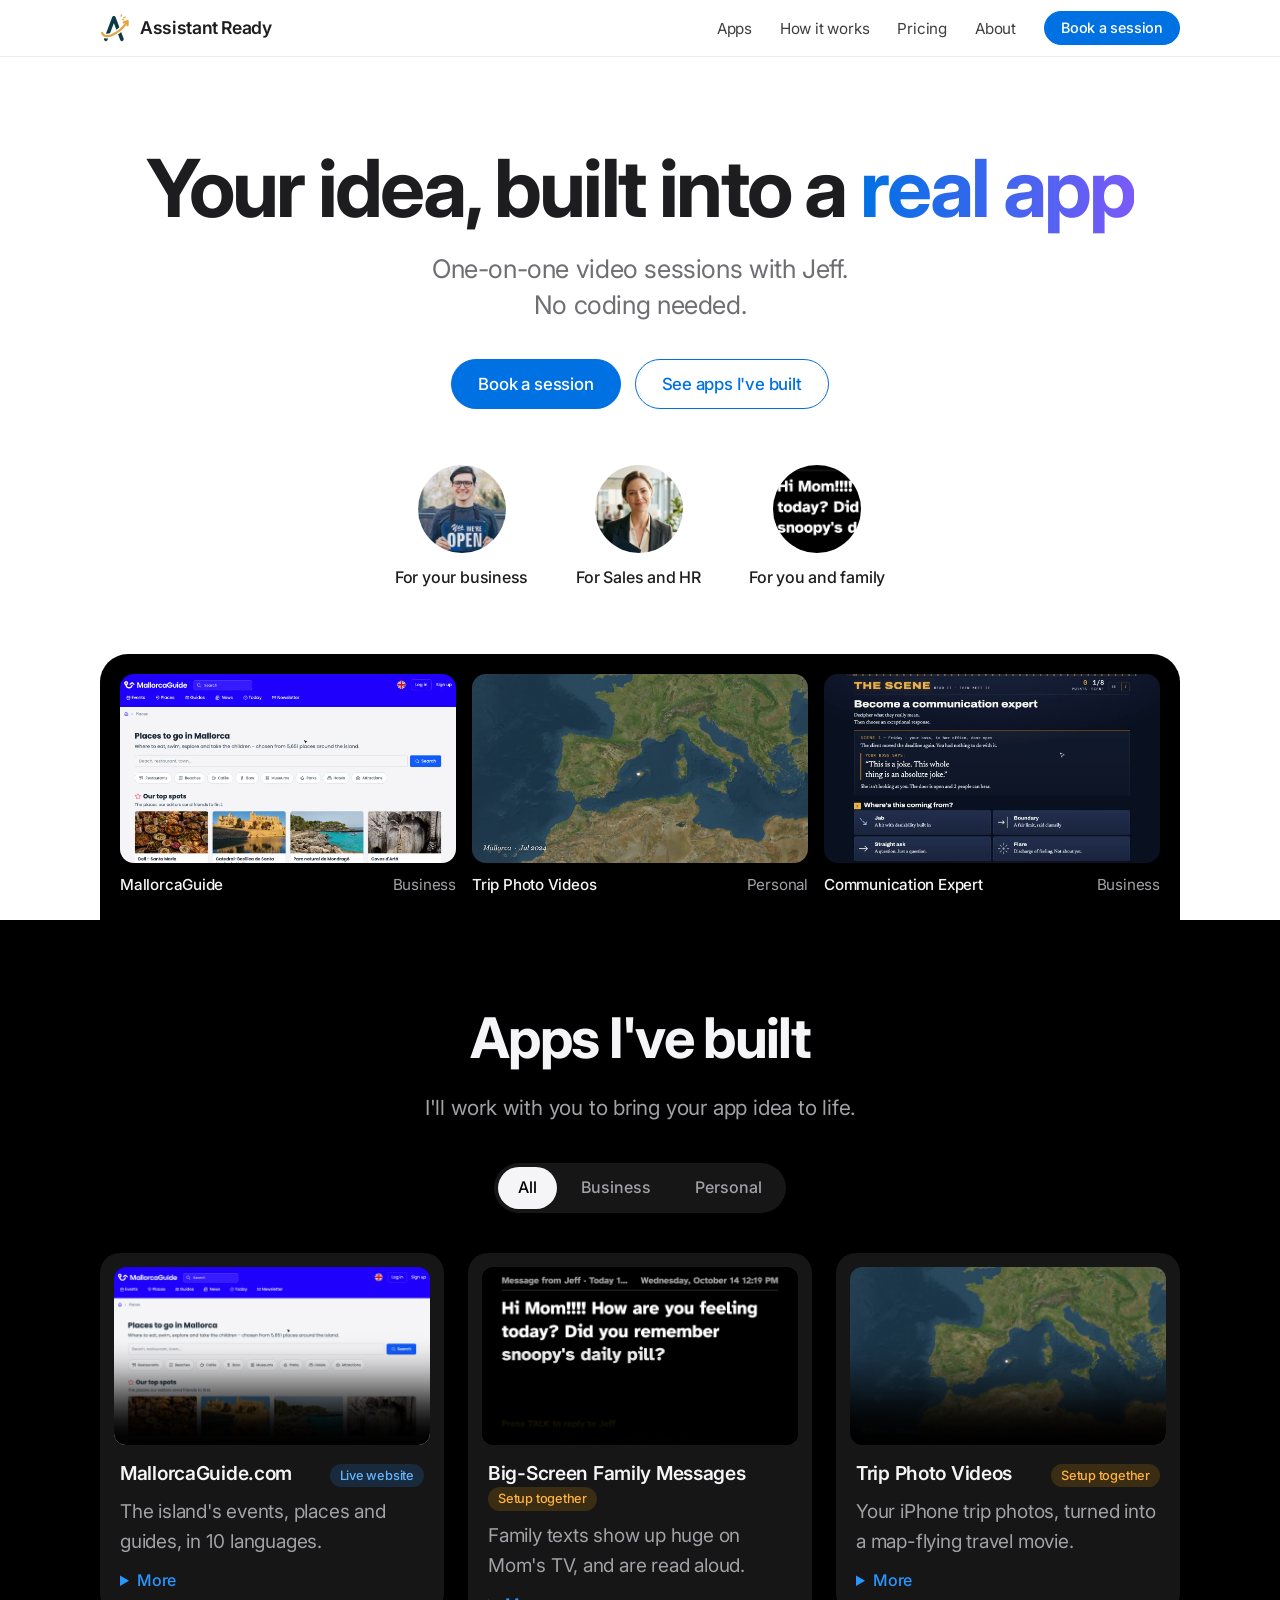
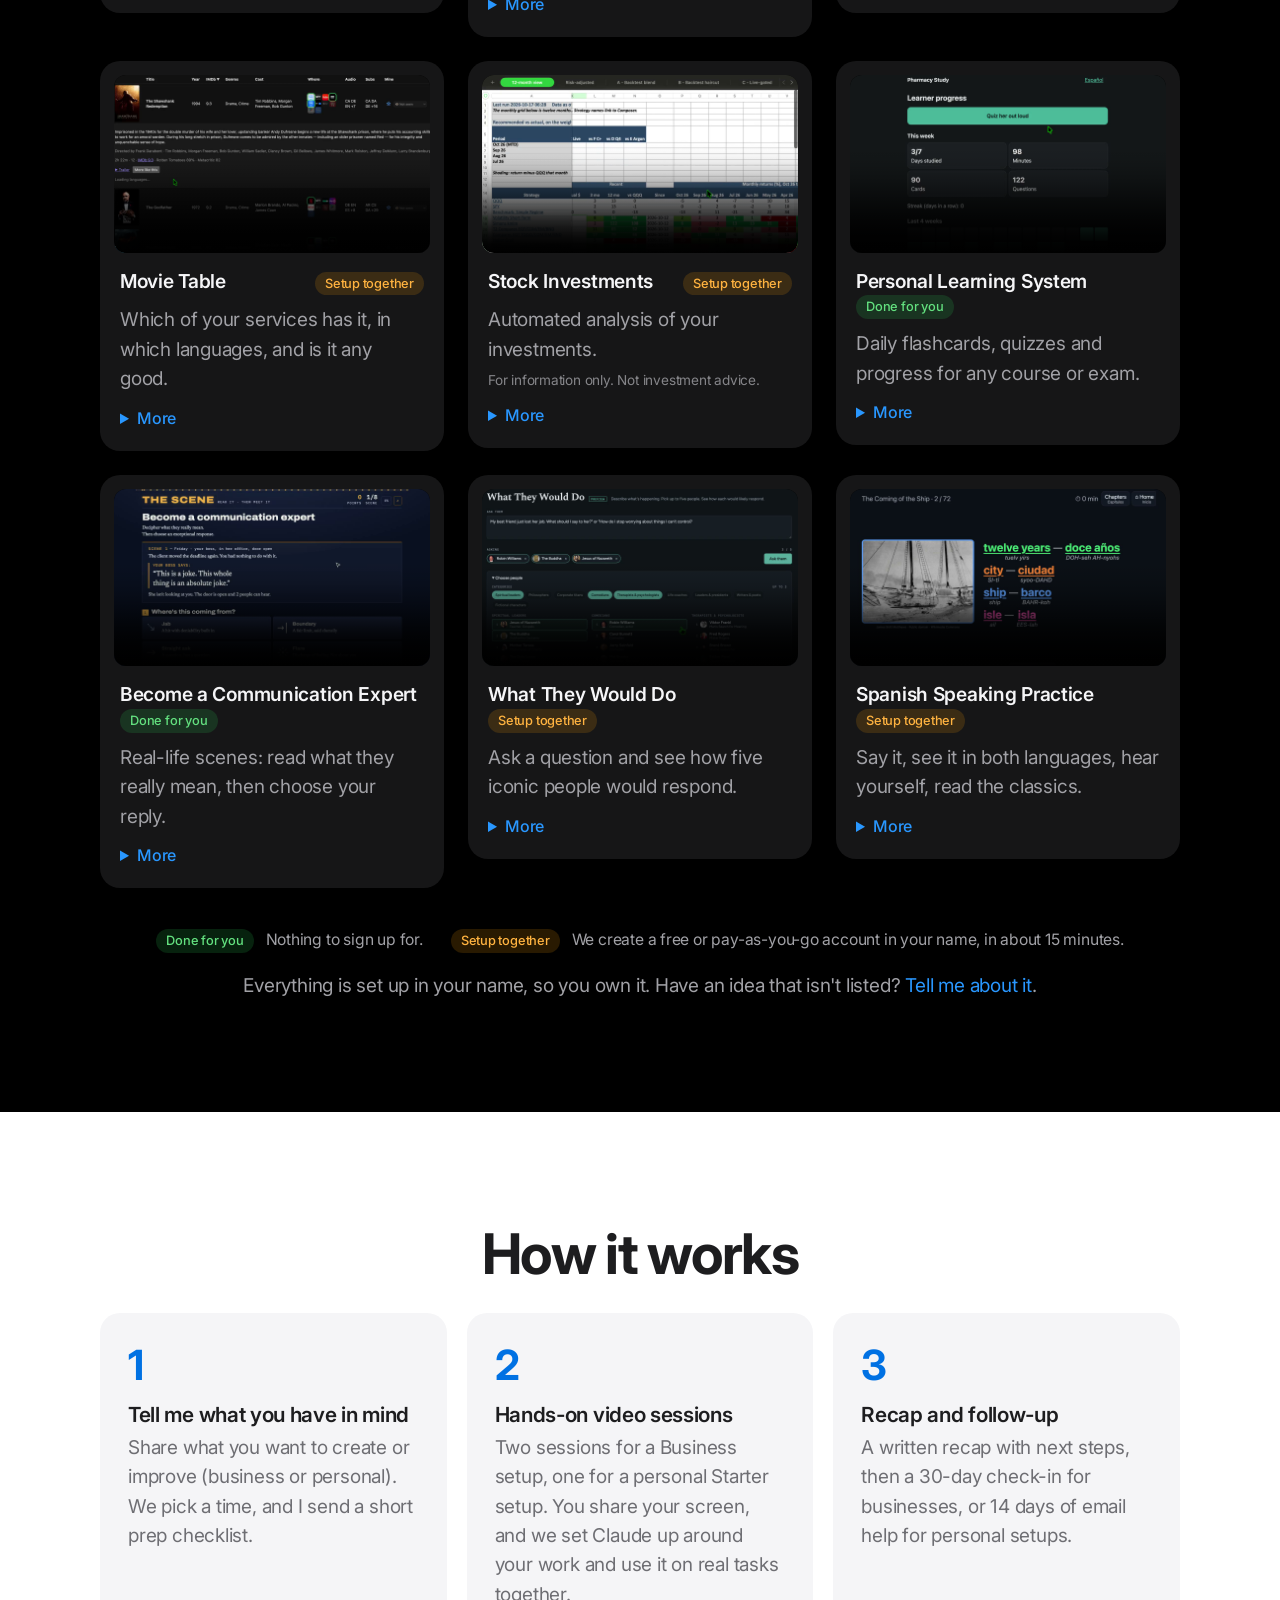
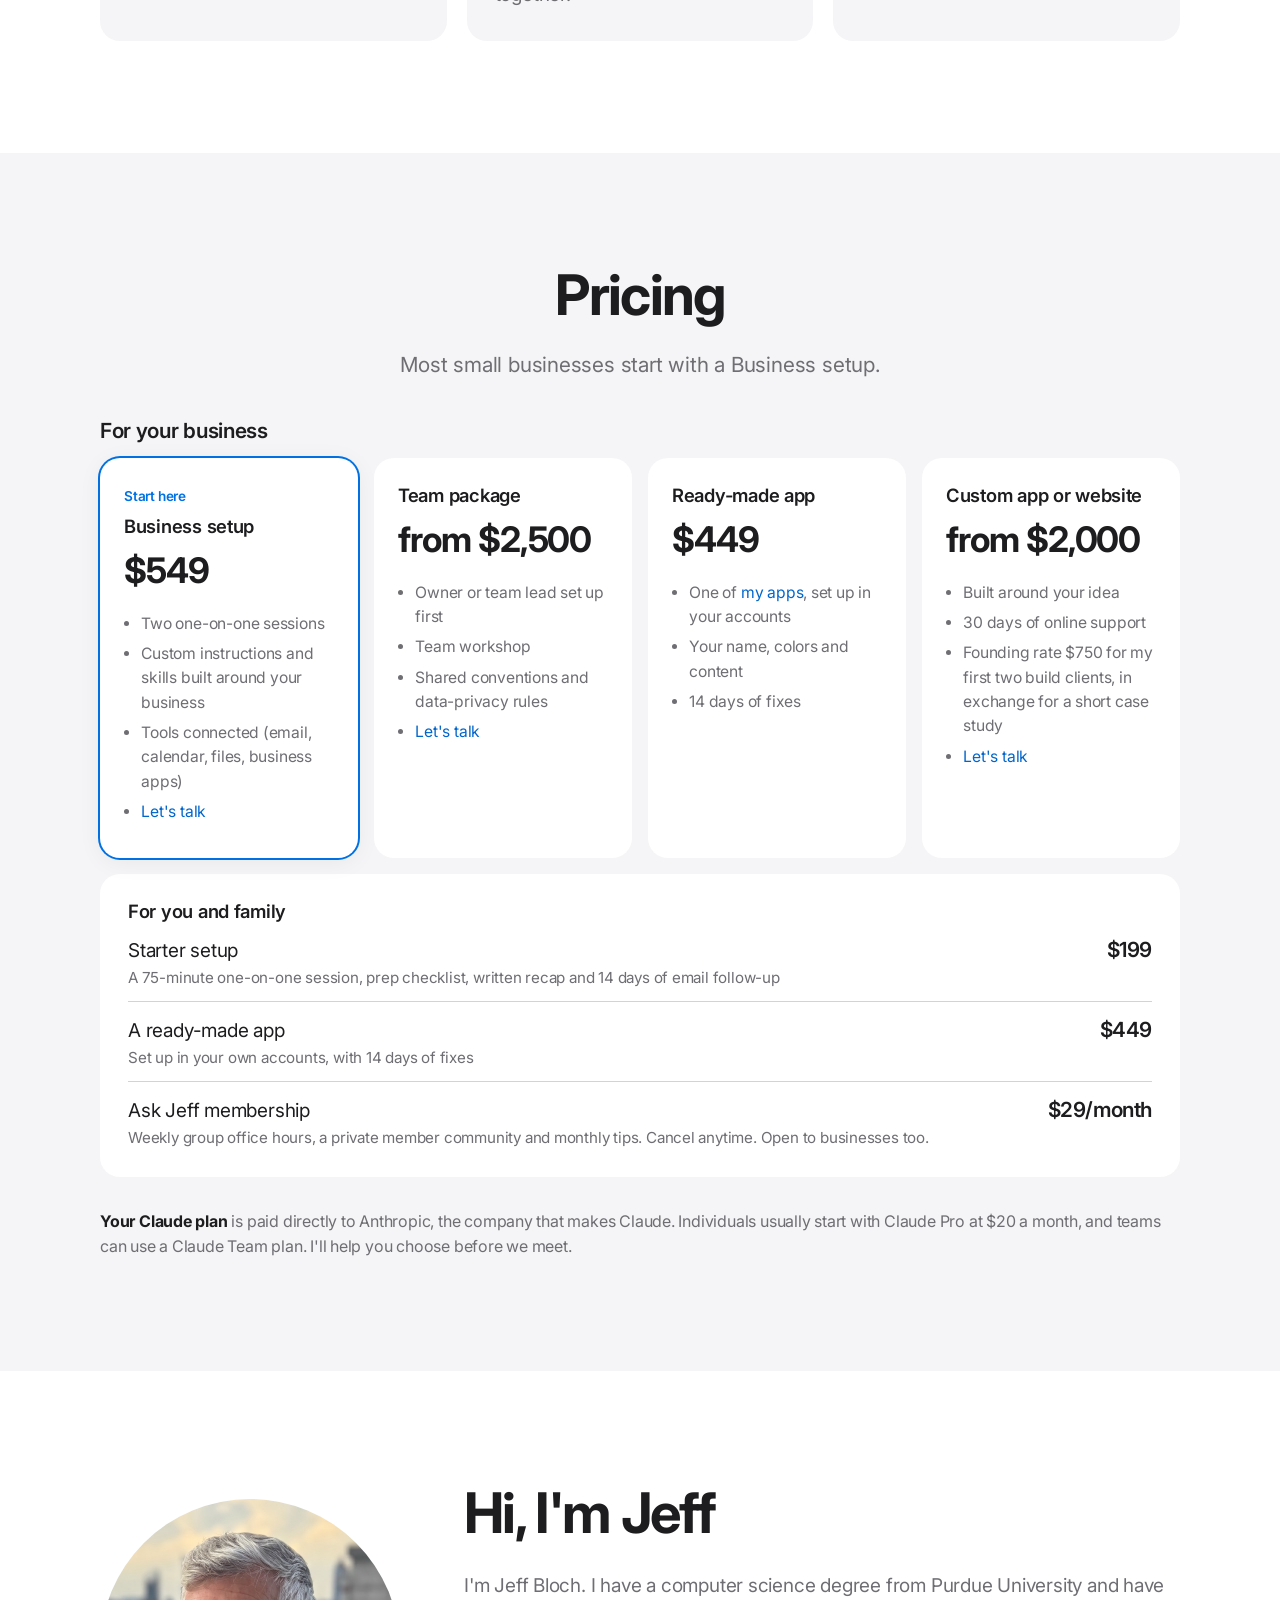
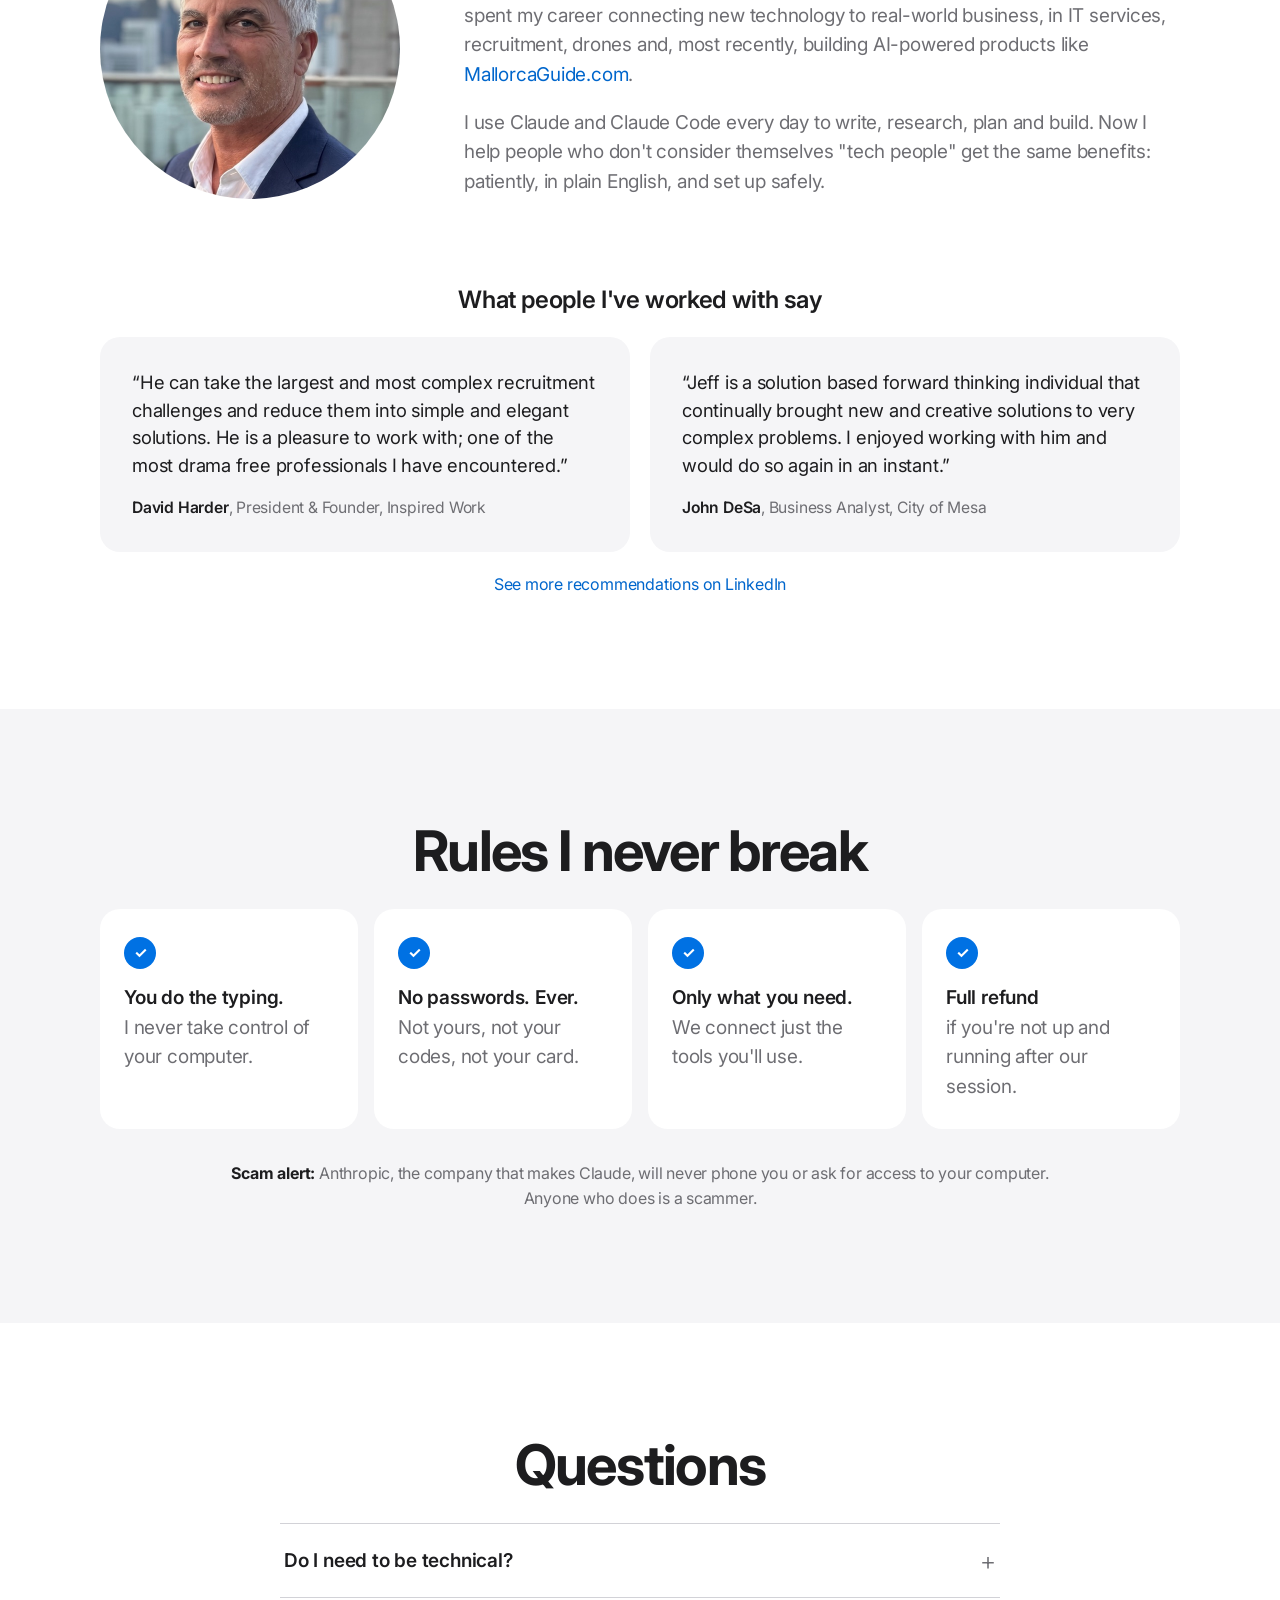
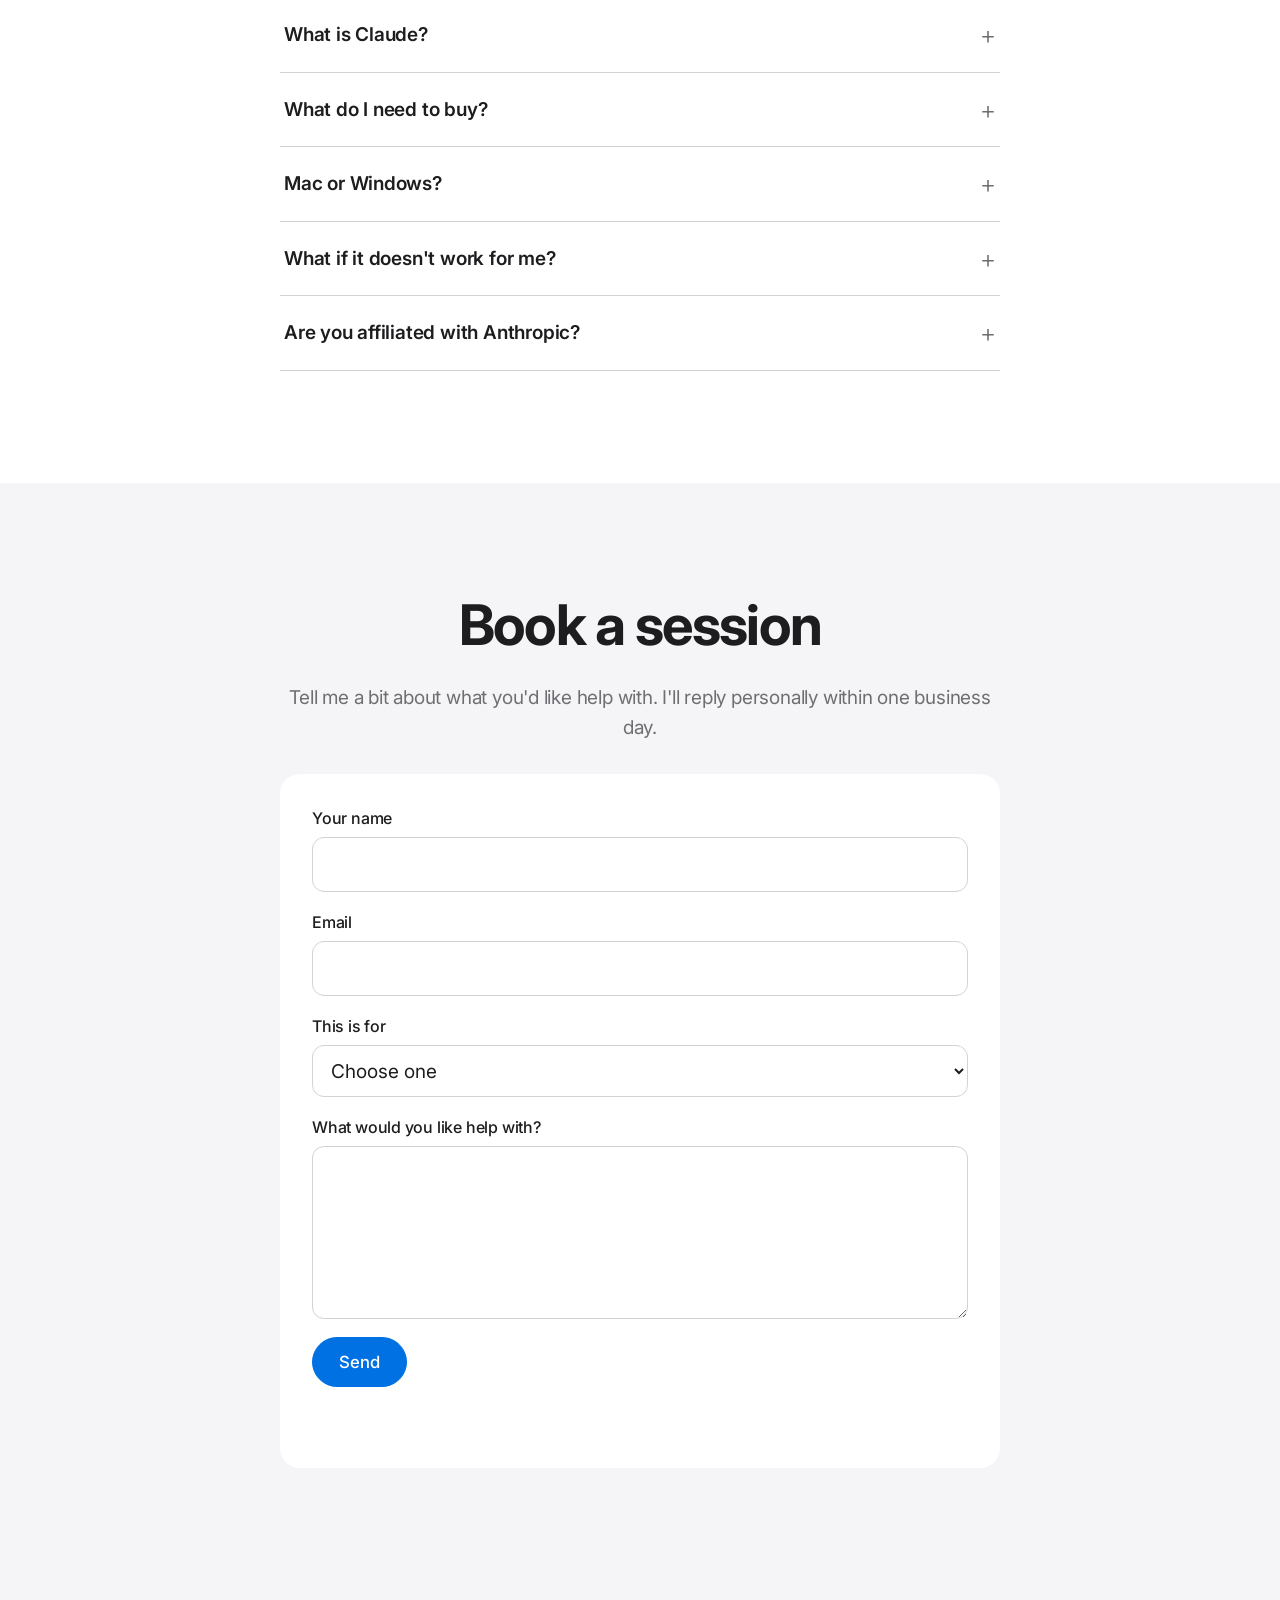
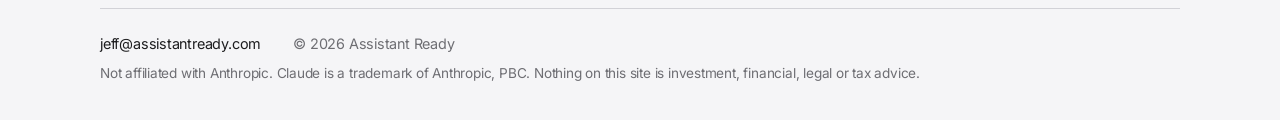
==== index.html @ 4a69a816 "Swap the Business setup check-in for a Let's talk link and give Custom builds 30 days of online supp" ====
<!doctype html>
<html lang="en">
<head>
  <meta charset="utf-8">
  <meta name="viewport" content="width=device-width, initial-scale=1">
  <title>Assistant Ready — Your AI assistant set up safely, your ideas built into apps</title>
  <meta name="description" content="One-on-one video sessions that set up Claude, the AI assistant, for your business, then turn your ideas into websites and apps. For small businesses, sales and HR teams, and individuals.">
  <meta property="og:type" content="website">
  <meta property="og:url" content="https://assistantready.com/">
  <meta property="og:title" content="Assistant Ready — Your AI assistant set up safely, your ideas built into apps">
  <meta property="og:description" content="Patient, plain-English setup of Claude for small businesses, then your ideas built into websites and apps.">
  <meta property="og:image" content="https://assistantready.com/images/logo/og-image.png">
  <meta property="og:image:width" content="1200">
  <meta property="og:image:height" content="630">
  <meta name="twitter:card" content="summary_large_image">
  <meta name="theme-color" content="#ffffff">
  <link rel="icon" href="images/logo/icon.svg" type="image/svg+xml">
  <link rel="icon" href="images/logo/favicon-32.png" sizes="32x32" type="image/png">
  <link rel="apple-touch-icon" href="images/logo/apple-touch-icon.png">
  <link rel="preconnect" href="https://fonts.googleapis.com">
  <link rel="preconnect" href="https://fonts.gstatic.com" crossorigin>
  <link href="https://fonts.googleapis.com/css2?family=Inter:wght@400;500;600;700&display=swap" rel="stylesheet">
  <link rel="stylesheet" href="styles.css?v=9">
</head>
<body>
  <a class="skip-link" href="#main">Skip to content</a>

  <header class="site-header">
    <div class="container header-inner">
      <a href="#top" class="wordmark" aria-label="Assistant Ready home">
        <img src="images/logo/mark.svg" alt="" class="wordmark-mark" width="46" height="40">
        Assistant Ready
      </a>
      <nav aria-label="Main">
        <ul class="nav-links">
          <li><a href="#apps">Apps</a></li>
          <li><a href="#how">How it works</a></li>
          <li><a href="#pricing">Pricing</a></li>
          <li><a href="#about">About</a></li>
          <li><a href="#contact" class="btn btn-small">Book a session</a></li>
        </ul>
      </nav>
    </div>
  </header>

  <main id="main">
    <section class="hero" id="top">
      <div class="container hero-inner">
        <h1>Your idea, built into a <mark>real&nbsp;app</mark></h1>
        <p class="lead">One-on-one video sessions with Jeff.<br>No coding needed.</p>
        <div class="hero-actions">
          <a href="#contact" class="btn">Book a session</a>
          <a href="#apps" class="btn btn-ghost">See apps I've built</a>
        </div>
        <ul class="shortcuts" aria-label="Apps by who they're for">
          <li><a href="#apps" data-filter="business"><img src="images/shortcuts/business.jpg?v=2" alt="" width="96" height="96">For your business</a></li>
          <li><a href="#apps" data-filter="business"><img src="images/shortcuts/hr.jpg?v=4" alt="" width="96" height="96">For Sales and HR</a></li>
          <li><a href="#apps" data-filter="personal"><img src="images/shortcuts/family.jpg" alt="" width="96" height="96">For you and family</a></li>
        </ul>
      </div>
      <div class="container reel" aria-label="A few of the apps, playing">
        <figure><video src="images/projects/mallorcaguide-sample.mp4" poster="images/projects/mallorcaguide-sample-poster.jpg" width="1280" height="720" autoplay muted loop playsinline preload="metadata" aria-hidden="true"></video><figcaption>MallorcaGuide <span>Business</span></figcaption></figure>
        <figure><video src="images/apps/journey-sample.mp4" poster="images/apps/journey-sample-poster.jpg" width="1280" height="720" autoplay muted loop playsinline preload="metadata" aria-hidden="true"></video><figcaption>Trip Photo Videos <span>Personal</span></figcaption></figure>
        <figure><video src="images/apps/communication-expert-sample.mp4" poster="images/apps/communication-expert-sample-poster.jpg" width="1280" height="720" autoplay muted loop playsinline preload="metadata" aria-hidden="true"></video><figcaption>Communication Expert <span>Business</span></figcaption></figure>
      </div>
    </section>

    <section class="section band" id="apps" aria-labelledby="apps-title">
      <div class="container">
        <h2 id="apps-title">Apps I've built</h2>
        <p class="section-lead">I'll work with you to bring your app idea to life.</p>
        <div class="filters" role="group" aria-label="Show apps for">
          <button type="button" data-filter="all" aria-pressed="true">All</button>
          <button type="button" data-filter="business" aria-pressed="false">Business</button>
          <button type="button" data-filter="personal" aria-pressed="false">Personal</button>
        </div>
        <div class="app-grid">
          <article class="app-card" data-for="business">
            <div class="app-shot"><video src="images/projects/mallorcaguide-sample.mp4" poster="images/projects/mallorcaguide-sample-poster.jpg" width="1280" height="720" autoplay muted loop playsinline controls preload="metadata" aria-label="MallorcaGuide in use: scrolling through photo cards of top places, then choosing Beaches to see rated beaches around the island"></video></div>
            <div class="app-meta"><h3>MallorcaGuide.com</h3><span class="badge badge-live">Live website</span></div>
            <p>The island's events, places and guides, in 10 languages.</p>
            <details class="more"><summary>More</summary><p>A complete guide to the island of Mallorca: an events calendar, places, travel guides, news and a newsletter. Anyone can add an event or guide for free, and the site translates it into 10 languages. I co-founded MallorcaGuide, and it's built and maintained with the latest AI tools.</p><p><a href="https://mallorcaguide.com" target="_blank" rel="noopener">Visit MallorcaGuide.com <span aria-hidden="true">&#8599;</span><span class="sr-only"> (opens in a new tab)</span></a></p></details>
          </article>
          <article class="app-card" data-for="personal">
            <div class="app-shot"><video src="images/apps/family-messages-sample.mp4" poster="images/apps/family-messages-sample-poster.jpg" width="1280" height="720" autoplay muted loop playsinline controls preload="metadata" aria-label="Big-Screen Family Messages on a TV: a large clock and date, then pressing NEXT shows a message from Jeff in very large white text on black, with a prompt to press TALK to reply"></video></div>
            <div class="app-meta"><h3>Big-Screen Family Messages</h3><span class="badge badge-together">Setup together</span></div>
            <p>Family texts show up huge on Mom's TV, and are read aloud.</p>
            <details class="more"><summary>More</summary><p>For an aging parent who struggles with texting. Family send messages from their phones, and they appear on the TV in huge, clear text and are read aloud in a natural voice. One key records a spoken reply, and the family gets it with a written transcript.</p></details>
          </article>
          <article class="app-card" data-for="personal">
            <div class="app-shot"><video src="images/apps/journey-sample.mp4" poster="images/apps/journey-sample-poster.jpg" width="1280" height="720" autoplay muted loop playsinline controls preload="metadata" aria-label="Sample Trip Photo Video, opening on a satellite map pinned at Mallorca, July 2024"></video></div>
            <div class="app-meta"><h3>Trip Photo Videos</h3><span class="badge badge-together">Setup together</span></div>
            <p>Your iPhone trip photos, turned into a map-flying travel movie.</p>
            <details class="more"><summary>More</summary><p>It groups your photos by place, picks the best shots, skips screenshots and duplicates, and flies a map from one stop to the next with names and dates. Run it again after every trip.</p></details>
          </article>
          <article class="app-card" data-for="personal">
            <div class="app-shot"><video src="images/apps/movie-table-sample.mp4" poster="images/apps/movie-table-sample-poster.jpg" width="1280" height="720" autoplay muted loop playsinline controls preload="metadata" aria-label="Movie Table in use: opening top-rated movies to see the plot, cast, scores, and which streaming services carry each one with audio and subtitle languages"></video></div>
            <div class="app-meta"><h3>Movie Table</h3><span class="badge badge-together">Setup together</span></div>
            <p>Which of your services has it, in which languages, and is it any good.</p>
            <details class="more"><summary>More</summary><p>Find movies by genre, actor and rating, see which of your streaming services has them, with audio and subtitle languages, and IMDb and Rotten Tomatoes scores. Keep a shared watch list, rate what you've seen, and get "more like this" picks.</p></details>
          </article>
          <article class="app-card" data-for="personal">
            <div class="app-shot"><video src="images/apps/stock-investments-sample.mp4" poster="images/apps/stock-investments-sample-poster.jpg" width="1280" height="720" autoplay muted loop playsinline controls preload="metadata" aria-label="Stock Investments in use: a spreadsheet of investment strategies scrolling across 3- and 12-month returns, comparisons with QQQ, monthly returns shaded green and red, and a health note for each strategy"></video></div>
            <div class="app-meta"><h3>Stock Investments</h3><span class="badge badge-together">Setup together</span></div>
            <p>Automated analysis of your investments.</p>
            <p class="app-disclaimer">For information only. Not investment advice.</p>
            <details class="more"><summary>More</summary><p>Tracks the investments and strategies you choose, compares them with benchmarks like the S&amp;P 500 and Nasdaq-100, and flags any that are slipping. You make every decision.</p><p>This is a tool for organizing your own information. It is not investment, financial or tax advice, and I don't recommend investments. The figures in the video are for illustration only. Past performance doesn't predict future results, and all investing involves risk, including loss of money. Talk to a licensed financial adviser before making investment decisions.</p></details>
          </article>
          <article class="app-card" data-for="personal business">
            <div class="app-shot"><video src="images/apps/pharmacy-tech-study-sample.mp4" poster="images/apps/pharmacy-tech-study-sample-poster.jpg" width="1280" height="720" autoplay muted loop playsinline controls preload="metadata" aria-label="Personal Learning System in use, set up for a pharmacy technician course: weekly study progress, mock exam grades, course modules with progress bars, flashcard decks and digital skills help"></video></div>
            <div class="app-meta"><h3>Personal Learning System</h3><span class="badge badge-done">Done for you</span></div>
            <p>Daily flashcards, quizzes and progress for any course or exam.</p>
            <details class="more"><summary>More</summary><p>A daily study companion for any course, exam or new skill: flashcards scheduled for review, practice quizzes, summaries and progress for every module, in the languages you need.</p></details>
          </article>
          <article class="app-card" data-for="business personal">
            <div class="app-shot"><video src="images/apps/communication-expert-sample.mp4" poster="images/apps/communication-expert-sample-poster.jpg" width="1280" height="720" autoplay muted loop playsinline controls preload="metadata" aria-label="Become a Communication Expert in use: reading what a boss really means, choosing Flare, then choosing the Sage voice and seeing the strongest response"></video></div>
            <div class="app-meta"><h3>Become a Communication Expert</h3><span class="badge badge-done">Done for you</span></div>
            <p>Real-life scenes: read what they really mean, then choose your reply.</p>
            <details class="more"><summary>More</summary><p>A game of real-life scenes for employees, bosses, spouses and parents. Read what's really behind what someone says, then choose how to meet it, scoring points as you go. In English and Spanish.</p></details>
          </article>
          <article class="app-card" data-for="personal">
            <div class="app-shot"><video src="images/apps/what-they-would-do-sample.mp4" poster="images/apps/what-they-would-do-sample-poster.jpg" width="1280" height="720" autoplay muted loop playsinline controls preload="metadata" aria-label="What They Would Do in use: asking how to help a friend who lost her job, choosing Robin Williams, the Buddha, Jesus and Viktor Frankl, then pressing Ask them as each card starts thinking"></video></div>
            <div class="app-meta"><h3>What They Would Do</h3><span class="badge badge-together">Setup together</span></div>
            <p>Ask a question and see how five iconic people would respond.</p>
            <details class="more"><summary>More</summary><p>Describe what's happening, pick up to five people, from philosophers and spiritual leaders to business titans, comedians and fictional characters, and see how each would likely respond.</p></details>
          </article>
          <article class="app-card" data-for="personal">
            <div class="app-shot"><video src="images/apps/spanish-speaking-sample.mp4" poster="images/apps/spanish-speaking-sample-poster.jpg" width="1280" height="720" autoplay muted loop playsinline controls preload="metadata" aria-label="Spanish Speaking Practice reading mode: opening The Prophet, then key words with pictures and pronunciation, and each passage in English and Spanish with matching words color-coded"></video></div>
            <div class="app-meta"><h3>Spanish Speaking Practice</h3><span class="badge badge-together">Setup together</span></div>
            <p>Say it, see it in both languages, hear yourself, read the classics.</p>
            <details class="more"><summary>More</summary><p>Say a sentence, see it in English and Spanish with matching words color-coded, then say it again and hear your own recording. A 1-on-1 mode lets you hold a real conversation, and a reading mode takes you through short classic books, with pictures and how to say each key word.</p></details>
          </article>
        </div>
        <ul class="badge-key">
          <li><span class="badge badge-done">Done for you</span> Nothing to sign up for.</li>
          <li><span class="badge badge-together">Setup together</span> We create a free or pay-as-you-go account in your name, in about 15 minutes.</li>
        </ul>
        <p class="band-note">Everything is set up in your name, so you own it. Have an idea that isn't listed? <a href="#contact">Tell me about it</a>.</p>
      </div>
    </section>

    <section class="section" id="how" aria-labelledby="how-title">
      <div class="container">
        <h2 id="how-title">How it works</h2>
        <ol class="steps">
          <li>
            <h3>Tell me what you have in mind</h3>
            <p>Share what you want to create or improve (business or personal). We pick a time, and I send a short prep checklist.</p>
          </li>
          <li>
            <h3>Hands-on video sessions</h3>
            <p>Two sessions for a Business setup, one for a personal Starter setup. You share your screen, and we set Claude up around your work and use it on real tasks together.</p>
          </li>
          <li>
            <h3>Recap and follow-up</h3>
            <p>A written recap with next steps, then a 30-day check-in for businesses, or 14 days of email help for personal setups.</p>
          </li>
        </ol>
      </div>
    </section>

    <section class="section section-tint" id="pricing" aria-labelledby="pricing-title">
      <div class="container">
        <h2 id="pricing-title">Pricing</h2>
        <p class="section-lead">Most small businesses start with a Business setup.</p>
        <h3 class="price-group">For your business</h3>
        <div class="cards four">
          <article class="card price-card featured">
            <p class="tag">Start here</p>
            <h3>Business setup</h3>
            <p class="price">$549</p>
            <ul>
              <li>Two one-on-one sessions</li>
              <li>Custom instructions and skills built around your business</li>
              <li>Tools connected (email, calendar, files, business apps)</li>
              <li><a href="#contact">Let's talk</a></li>
            </ul>
          </article>
          <article class="card price-card">
            <h3>Team package</h3>
            <p class="price">from $2,500</p>
            <ul>
              <li>Owner or team lead set up first</li>
              <li>Team workshop</li>
              <li>Shared conventions and data-privacy rules</li>
              <li><a href="#contact">Let's talk</a></li>
            </ul>
          </article>
          <article class="card price-card">
            <h3>Ready-made app</h3>
            <p class="price">$449</p>
            <ul>
              <li>One of <a href="#apps">my apps</a>, set up in your accounts</li>
              <li>Your name, colors and content</li>
              <li>14 days of fixes</li>
            </ul>
          </article>
          <article class="card price-card">
            <h3>Custom app or website</h3>
            <p class="price">from $2,000</p>
            <ul>
              <li>Built around your idea</li>
              <li>30 days of online support</li>
              <li>Founding rate $750 for my first two build clients, in exchange for a short case study</li>
              <li><a href="#contact">Let's talk</a></li>
            </ul>
          </article>
        </div>
        <div class="build-line">
          <h3>For you and family</h3>
          <ul>
            <li><span>Starter setup <small>A 75-minute one-on-one session, prep checklist, written recap and 14 days of email follow-up</small></span> <strong>$199</strong></li>
            <li><span>A ready-made app <small>Set up in your own accounts, with 14 days of fixes</small></span> <strong>$449</strong></li>
            <li><span>Ask Jeff membership <small>Weekly group office hours, a private member community and monthly tips. Cancel anytime. Open to businesses too.</small></span> <strong>$29/month</strong></li>
          </ul>
        </div>
        <div class="price-notes">
          <p><strong>Your Claude plan</strong> is paid directly to Anthropic, the company that makes Claude. Individuals usually start with Claude Pro at $20 a month, and teams can use a Claude Team plan. I'll help you choose before we meet.</p>
        </div>
      </div>
    </section>

    <section class="section" id="about" aria-labelledby="about-title">
      <div class="container about">
        <img src="images/jeff.jpg" alt="Jeff Bloch" class="about-photo" width="600" height="600" loading="lazy">
        <div>
          <h2 id="about-title">Hi, I'm Jeff</h2>
          <p>I'm Jeff Bloch. I have a computer science degree from Purdue University and have spent my career connecting new technology to real-world business, in IT services, recruitment, drones and, most recently, building AI-powered products like <a href="https://mallorcaguide.com" target="_blank" rel="noopener">MallorcaGuide.com</a>.</p>
          <p>I use Claude and Claude Code every day to write, research, plan and build. Now I help people who don't consider themselves "tech people" get the same benefits: patiently, in plain English, and set up safely.</p>
        </div>
      </div>
      <div class="container">
        <h3 class="quotes-title">What people I've worked with say</h3>
        <div class="quotes">
          <figure class="quote">
            <blockquote><p>&ldquo;He can take the largest and most complex recruitment challenges and reduce them into simple and elegant solutions. He is a pleasure to work with; one of the most drama free professionals I have encountered.&rdquo;</p></blockquote>
            <figcaption><strong>David Harder</strong>, President &amp; Founder, Inspired Work</figcaption>
          </figure>
          <figure class="quote">
            <blockquote><p>&ldquo;Jeff is a solution based forward thinking individual that continually brought new and creative solutions to very complex problems. I enjoyed working with him and would do so again in an instant.&rdquo;</p></blockquote>
            <figcaption><strong>John DeSa</strong>, Business Analyst, City of Mesa</figcaption>
          </figure>
        </div>
        <p class="quotes-source"><a href="https://www.linkedin.com/in/jeffbloch/" target="_blank" rel="noopener">See more recommendations on LinkedIn</a></p>
      </div>
    </section>

    <section class="section section-tint" id="safety" aria-labelledby="safety-title">
      <div class="container">
        <h2 id="safety-title">Rules I never break</h2>
        <ul class="promises">
          <li><p><strong>You do the typing.</strong> I never take control of your computer.</p></li>
          <li><p><strong>No passwords. Ever.</strong> Not yours, not your codes, not your card.</p></li>
          <li><p><strong>Only what you need.</strong> We connect just the tools you'll use.</p></li>
          <li><p><strong>Full refund</strong> if you're not up and running after our session.</p></li>
        </ul>
        <p class="scam-note"><strong>Scam alert:</strong> Anthropic, the company that makes Claude, will never phone you or ask for access to your computer. Anyone who does is a scammer.</p>
      </div>
    </section>

    <section class="section" id="faq" aria-labelledby="faq-title">
      <div class="container narrow">
        <h2 id="faq-title">Questions</h2>
        <details>
          <summary>Do I need to be technical?</summary>
          <p>Not at all. If you can use email and join a video call, you're ready. We go at your pace, in plain English.</p>
        </details>
        <details>
          <summary>What is Claude?</summary>
          <p>Claude is an AI assistant made by Anthropic. You can talk to it like a very capable helper: it writes, researches, summarizes, organizes and can work with your files and apps. Claude Code is a more advanced version that can build things for you, like simple tools and websites.</p>
        </details>
        <details>
          <summary>What do I need to buy?</summary>
          <p>A Claude plan, paid directly to Anthropic. Claude Pro at $20 a month is right for most people. If you're using it for work, check first whether your company already has a Claude plan. I'll help you choose before we meet.</p>
        </details>
        <details>
          <summary>Mac or Windows?</summary>
          <p>Either works. You'll need a laptop or desktop computer (not a tablet) for the session. The Claude phone app is a nice extra.</p>
        </details>
        <details>
          <summary>What if it doesn't work for me?</summary>
          <p>If you're not up and running by the end of our session, you get a full refund.</p>
        </details>
        <details>
          <summary>Are you affiliated with Anthropic?</summary>
          <p>No. Assistant Ready is an independent business. I'm a daily Claude user who helps others get set up.</p>
        </details>
      </div>
    </section>

    <section class="section contact-band" id="contact" aria-labelledby="contact-title">
      <div class="container narrow">
        <h2 id="contact-title">Book a session</h2>
        <p>Tell me a bit about what you'd like help with. I'll reply personally within one business day.</p>

        <form id="contact-form" class="contact-form" action="https://api.web3forms.com/submit" method="POST" novalidate>
          <!-- Web3Forms public access key (safe to publish; it can only send to Jeff's inbox). -->
          <input type="hidden" name="access_key" value="2c6af989-4af8-4e71-8b20-e5d7b0dc5b98">
          <input type="hidden" name="subject" value="New inquiry from assistantready.com">
          <input type="hidden" name="from_name" value="Assistant Ready website">
          <input type="checkbox" name="botcheck" class="honeypot" tabindex="-1" autocomplete="off" aria-hidden="true">

          <div class="field">
            <label for="name">Your name</label>
            <input id="name" name="name" type="text" autocomplete="name" required>
          </div>
          <div class="field">
            <label for="email">Email</label>
            <input id="email" name="email" type="email" autocomplete="email" required>
          </div>
          <div class="field">
            <label for="segment">This is for</label>
            <select id="segment" name="segment" required>
              <option value="" selected disabled>Choose one</option>
              <option>My small business</option>
              <option>Sales or HR work</option>
              <option>A team or company</option>
              <option>A ready-made website or app</option>
              <option>Personal use</option>
            </select>
          </div>
          <div class="field">
            <label for="message">What would you like help with?</label>
            <textarea id="message" name="message" rows="5" required></textarea>
          </div>
          <button type="submit" class="btn">Send</button>
          <p class="form-status" role="status" aria-live="polite"></p>
        </form>
      </div>
    </section>
  </main>

  <footer class="site-footer">
    <div class="container footer-inner">
      <p><a href="mailto:jeff@assistantready.com">jeff@assistantready.com</a></p>
      <p>© 2026 Assistant Ready</p>
      <p class="disclaimer">Not affiliated with Anthropic. Claude is a trademark of Anthropic, PBC. Nothing on this site is investment, financial, legal or tax advice.</p>
    </div>
  </footer>

  <script src="form.js"></script>
  <script src="site.js?v=4"></script>
</body>
</html>
---- styles.css ----
/* Clean: white and light-gray sections, near-black type, one blue accent,
   lots of space, and a black band where the app videos play. */
:root {
  --white: #ffffff;
  --gray: #f5f5f7;
  --ink: #1d1d1f;
  --ink-soft: #6e6e73;
  --line: #d2d2d7;
  --blue: #0071e3;
  --blue-dark: #0058b0;
  --link: #0066cc;
  --black: #000000;
  --black-2: #161617;
  --black-line: #2d2d2f;
  --on-black: #f5f5f7;
  --on-black-soft: #a1a1a6;
  --on-black-link: #2997ff;
  --sans: "Inter", -apple-system, BlinkMacSystemFont, "SF Pro Text", "Helvetica Neue", system-ui, sans-serif;
  --radius: 20px;
  --shadow: 0 4px 24px rgba(0, 0, 0, 0.06);
}

*, *::before, *::after { box-sizing: border-box; }

html { scroll-behavior: smooth; }
section[id] { scroll-margin-top: 60px; }
@media (prefers-reduced-motion: reduce) {
  html { scroll-behavior: auto; }
}

body {
  margin: 0;
  font-family: var(--sans);
  font-size: 1.1875rem; /* 19px */
  line-height: 1.55;
  letter-spacing: -0.011em;
  color: var(--ink);
  background: var(--white);
  -webkit-font-smoothing: antialiased;
}

img { max-width: 100%; height: auto; display: block; }

a { color: var(--link); text-decoration: none; }
a:hover { text-decoration: underline; }

:focus-visible {
  outline: 3px solid var(--blue);
  outline-offset: 3px;
}

h1, h2, h3 { font-family: var(--sans); line-height: 1.08; color: var(--ink); text-wrap: balance; }
h1 { font-size: clamp(2.8rem, 7.5vw, 5rem); font-weight: 700; letter-spacing: -0.035em; margin: 0 0 0.25em; }
h2 { font-size: clamp(2.1rem, 5vw, 3.5rem); font-weight: 700; letter-spacing: -0.03em; margin: 0 0 0.5em; }
h3 { font-size: 1.3rem; font-weight: 600; letter-spacing: -0.015em; margin: 0 0 0.4em; }

.container { width: min(1080px, 100% - 32px); margin-inline: auto; }
.narrow { width: min(720px, 100% - 32px); }

.skip-link {
  position: absolute; left: -9999px; top: 0;
  background: var(--ink); color: var(--white); padding: 12px 16px; z-index: 100;
}
.skip-link:focus { left: 16px; top: 16px; }
.sr-only { position: absolute; width: 1px; height: 1px; overflow: hidden; clip: rect(0 0 0 0); white-space: nowrap; }

/* Header */
.site-header {
  position: sticky; top: 0; z-index: 50;
  background: rgba(255, 255, 255, 0.8);
  backdrop-filter: saturate(180%) blur(20px);
  -webkit-backdrop-filter: saturate(180%) blur(20px);
  border-bottom: 1px solid rgba(0, 0, 0, 0.08);
}
.header-inner {
  display: flex; align-items: center; justify-content: space-between;
  gap: 16px; min-height: 56px; flex-wrap: wrap;
}
.wordmark {
  display: inline-flex; align-items: center; gap: 8px;
  font-weight: 600; font-size: 1.1rem; letter-spacing: -0.02em; color: var(--ink); text-decoration: none;
}
.wordmark:hover { text-decoration: none; }
.wordmark-mark { width: 32px; height: 28px; }
.nav-links {
  list-style: none; margin: 0; padding: 0;
  display: flex; align-items: center; gap: 28px; flex-wrap: wrap;
}
.nav-links a:not(.btn) { color: var(--ink); font-size: 0.95rem; font-weight: 400; opacity: 0.85; }
.nav-links a:not(.btn):hover { opacity: 1; text-decoration: none; }

/* Buttons */
.btn {
  display: inline-flex; align-items: center; justify-content: center;
  min-height: 50px; padding: 0 26px; border-radius: 999px;
  background: var(--blue); color: var(--white);
  font: inherit; font-size: 1.05rem; font-weight: 500; text-decoration: none;
  border: 1px solid var(--blue); cursor: pointer;
  transition: background-color 0.15s ease, color 0.15s ease;
}
.btn:hover { background: var(--blue-dark); border-color: var(--blue-dark); color: var(--white); text-decoration: none; }
.btn-ghost { background: transparent; color: var(--blue); border-color: var(--blue); }
.btn-ghost:hover { background: var(--blue); color: var(--white); border-color: var(--blue); }
.btn-small { min-height: 34px; padding: 0 16px; font-size: 0.9rem; }
.btn[disabled] { opacity: 0.6; cursor: wait; }
@media (prefers-reduced-motion: reduce) { .btn { transition: none; } }

/* Hero */
.hero { position: relative; padding: 88px 0 0; text-align: center; background: var(--white); }
.hero-inner { position: relative; display: grid; justify-items: center; }
.hero mark {
  background: linear-gradient(90deg, #0071e3, #7a5af8);
  -webkit-background-clip: text; background-clip: text;
  color: transparent; padding: 0;
}
.lead { font-size: clamp(1.25rem, 2.4vw, 1.6rem); line-height: 1.4; color: var(--ink-soft); max-width: 40ch; margin: 0; letter-spacing: -0.015em; }
.hero-actions { display: flex; justify-content: center; gap: 14px; flex-wrap: wrap; margin-top: 36px; }

.shortcuts { list-style: none; margin: 56px 0 64px; padding: 0; display: flex; justify-content: center; flex-wrap: wrap; gap: 18px 48px; }
.shortcuts a {
  display: grid; justify-items: center; gap: 12px;
  color: var(--ink); text-decoration: none; font-weight: 500; font-size: 1rem;
}
.shortcuts img {
  width: 88px; height: 88px; border-radius: 50%; object-fit: cover;
  transition: transform 0.25s ease;
}
.shortcuts a:hover img { transform: scale(1.05); }
.shortcuts a:hover { color: var(--blue); text-decoration: none; }
@media (prefers-reduced-motion: reduce) { .shortcuts img { transition: none; } .shortcuts a:hover img { transform: none; } }

.reel {
  position: relative; display: grid; grid-template-columns: repeat(3, minmax(0, 1fr)); gap: 16px;
  background: var(--black); padding: 20px 20px 24px; border-radius: 28px 28px 0 0;
}
.reel figure { margin: 0; display: grid; gap: 10px; }
.reel video { display: block; width: 100%; height: auto; aspect-ratio: 16 / 9; border-radius: 14px; background: #000; }
.reel figcaption { display: flex; justify-content: space-between; gap: 8px; color: var(--on-black); font-weight: 500; font-size: 0.95rem; text-align: left; }
.reel figcaption span { color: var(--on-black-soft); font-weight: 400; }
@media (max-width: 720px) {
  .reel { grid-template-columns: 1fr 1fr; padding: 14px; gap: 12px; }
  .reel figure:nth-child(3) { display: none; }
  .reel figcaption { font-size: 0.9rem; }
  .reel figcaption span { display: none; }
}

/* Sections */
.section { padding: 112px 0; }
.section > .container > h2,
.section > .narrow > h2 { text-align: center; }
.section-tint { background: var(--gray); }
.section-lead { font-size: 1.3rem; line-height: 1.45; color: var(--ink-soft); max-width: 46ch; margin: -0.2em auto 40px; text-align: center; }

/* Apps band */
.band { background: var(--black); color: var(--on-black); padding-top: 88px; }
.band h2, .band h3 { color: var(--on-black); }
.band .section-lead { color: var(--on-black-soft); }
.band a { color: var(--on-black-link); }
.band a:hover { color: var(--on-black-link); }

.filters { display: flex; flex-wrap: wrap; justify-content: center; gap: 4px; margin: 0 auto 40px; padding: 4px; width: max-content; max-width: 100%; background: var(--black-2); border-radius: 999px; }
.filters button {
  font: inherit; font-size: 1rem; font-weight: 500; cursor: pointer; min-height: 42px; padding: 0 20px; border-radius: 999px;
  background: transparent; color: var(--on-black-soft); border: 0;
}
.filters button:hover { color: var(--on-black); }
.filters button[aria-pressed="true"] { background: var(--on-black); color: var(--black); }

.app-grid { display: grid; gap: 24px; align-items: start; grid-template-columns: repeat(auto-fill, minmax(min(100%, 320px), 1fr)); }
.app-card {
  display: flex; flex-direction: column; gap: 10px;
  background: var(--black-2); border-radius: var(--radius); padding: 14px 14px 20px;
}
.app-card[hidden] { display: none; }
.app-card > p { margin: 0 6px; color: var(--on-black-soft); }
.app-card > .app-disclaimer { margin-top: -4px; font-size: 0.85rem; color: var(--on-black-soft); opacity: 0.8; }
.app-shot { border-radius: 12px; overflow: hidden; }
.app-shot video { display: block; width: 100%; height: auto; aspect-ratio: 16 / 9; background: #000; }
.app-meta { display: flex; flex-wrap: wrap; justify-content: space-between; align-items: baseline; gap: 4px 10px; margin: 8px 6px 0; }
.app-meta h3 { margin: 0; font-size: 1.2rem; }
.more { margin: 2px 6px 0; }
.more summary { cursor: pointer; color: var(--on-black-link); font-weight: 500; font-size: 1rem; width: max-content; }
.more p { margin: 10px 0 0; color: var(--on-black-soft); font-size: 1rem; }

.badge {
  display: inline-block; font-size: 0.8rem; font-weight: 500;
  padding: 2px 10px; border-radius: 999px; white-space: nowrap;
}
.badge-done { background: rgba(48, 209, 88, 0.16); color: #63e07f; }
.badge-together { background: rgba(255, 159, 10, 0.16); color: #ffb340; }
.badge-live { background: rgba(41, 151, 255, 0.16); color: #64b5ff; }
.badge-key { list-style: none; margin: 40px 0 0; padding: 0; display: flex; flex-wrap: wrap; justify-content: center; gap: 10px 28px; color: var(--on-black-soft); font-size: 0.98rem; }
.badge-key .badge { margin-right: 8px; }
.band-note { margin: 18px 0 0; color: var(--on-black-soft); text-align: center; }

/* Steps */
.steps {
  list-style: none; margin: 0; padding: 0; counter-reset: step;
  display: grid; gap: 20px; grid-template-columns: repeat(auto-fit, minmax(min(100%, 260px), 1fr));
}
.steps li { counter-increment: step; display: grid; gap: 6px; align-content: start; background: var(--gray); border-radius: var(--radius); padding: 32px 28px; }
.steps li::before {
  content: counter(step);
  display: block; margin-bottom: 12px;
  color: var(--blue); font-weight: 700; font-size: 2.6rem; line-height: 1; letter-spacing: -0.03em;
}
.steps h3 { margin: 0; }
.steps p { margin: 0; color: var(--ink-soft); }

/* Cards (pricing) */
.cards { display: grid; gap: 16px; }
.price-group { margin: 0 0 16px; font-size: 1.3rem; }
.cards.four { grid-template-columns: repeat(auto-fit, minmax(min(100%, 240px), 1fr)); }
.card { background: var(--white); border-radius: var(--radius); padding: 28px 24px; }
.card p { margin: 0; color: var(--ink-soft); }
.price-card { display: flex; flex-direction: column; }
.price-card.featured { box-shadow: 0 0 0 2px var(--blue), var(--shadow); }
.price-card h3 { font-size: 1.15rem; margin: 0 0 2px; }
.tag {
  align-self: flex-start; margin: 0 0 10px !important;
  color: var(--blue) !important;
  font-weight: 600; font-size: 0.85rem;
}
.price { font-size: 2.2rem; font-weight: 700; letter-spacing: -0.03em; color: var(--ink) !important; margin: 4px 0 14px !important; }
.per { font-size: 1rem; font-weight: 400; letter-spacing: 0; color: var(--ink-soft); }
.price-card ul { margin: 0; padding-left: 1.1em; color: var(--ink-soft); font-size: 0.98rem; }
.price-card li { margin-bottom: 6px; }
.build-line { margin: 16px 0 0; padding: 28px; background: var(--white); border-radius: var(--radius); color: var(--ink-soft); }
.build-line h3 { font-size: 1.15rem; margin: 0 0 12px; }
.build-line ul { list-style: none; margin: 0; padding: 0; display: grid; gap: 12px; }
.build-line li { display: flex; justify-content: space-between; align-items: baseline; gap: 6px 24px; flex-wrap: wrap; padding-bottom: 12px; border-bottom: 1px solid var(--line); }
.build-line li span { flex: 1 1 32ch; min-width: 0; }
.build-line li span { color: var(--ink); }
.build-line li small { display: block; font-size: 0.95rem; color: var(--ink-soft); }
.build-line li:last-child { border-bottom: 0; padding-bottom: 0; }
.build-line li strong { font-size: 1.3rem; font-weight: 600; letter-spacing: -0.02em; color: var(--ink); white-space: nowrap; }
.build-line > p { margin: 12px 0 0; font-size: 1rem; }
.price-notes { margin-top: 32px; display: grid; gap: 16px 40px; grid-template-columns: repeat(auto-fit, minmax(min(100%, 320px), 1fr)); }
.price-notes p { margin: 0; color: var(--ink-soft); font-size: 1rem; }
.price-notes strong { color: var(--ink); }
.note { margin-top: 22px; color: var(--ink-soft); max-width: 70ch; }

/* About + quotes */
.about { display: grid; grid-template-columns: minmax(0, 300px) 1fr; gap: 64px; align-items: center; }
.section > .about h2 { text-align: left; }
.about-photo { border-radius: 50%; aspect-ratio: 1; object-fit: cover; object-position: 50% 30%; }
.about p { color: var(--ink-soft); }
@media (max-width: 720px) {
  .about { grid-template-columns: 1fr; gap: 24px; }
  .about-photo { width: 200px; }
}
.quotes-title { margin: 72px 0 24px; font-size: 1.5rem; text-align: center; }
.quotes { display: grid; gap: 20px; grid-template-columns: repeat(auto-fit, minmax(min(100%, 320px), 1fr)); }
.quote { margin: 0; background: var(--gray); border-radius: var(--radius); padding: 32px; }
.quote blockquote { margin: 0 0 16px; }
.quote blockquote p { margin: 0; font-size: 1.15rem; line-height: 1.5; color: var(--ink); }
.quote figcaption { color: var(--ink-soft); font-size: 0.98rem; }
.quote figcaption strong { color: var(--ink); font-weight: 600; }
.quotes-source { margin: 20px 0 0; font-size: 1rem; text-align: center; }

/* Safety */
.promises {
  list-style: none; margin: 0; padding: 0;
  display: grid; gap: 16px; grid-template-columns: repeat(auto-fit, minmax(min(100%, 240px), 1fr));
}
.promises li { display: grid; gap: 14px; align-content: start; background: var(--white); border-radius: var(--radius); padding: 28px 24px; color: var(--ink-soft); }
.promises p { margin: 0; }
.promises li::before {
  content: "\2713"; display: grid; place-items: center; width: 32px; height: 32px; border-radius: 50%;
  background: var(--blue); color: var(--white); font-weight: 700; font-size: 0.95rem;
}
.promises strong { color: var(--ink); font-weight: 600; display: block; }
.scam-note { margin: 32px auto 0; padding: 0; max-width: 820px; text-align: center; color: var(--ink-soft); font-size: 1rem; }
.scam-note strong { color: var(--ink); }

/* FAQ */
details:not(.more) {
  border-bottom: 1px solid var(--line);
  padding: 0 4px;
}
details:not(.more):first-of-type { border-top: 1px solid var(--line); }
details:not(.more) summary {
  cursor: pointer; font-weight: 600; color: var(--ink);
  padding: 22px 0; min-height: 48px; list-style: none;
  display: flex; justify-content: space-between; align-items: center; gap: 16px;
}
details:not(.more) summary::-webkit-details-marker { display: none; }
details:not(.more) summary::after { content: "+"; font-size: 1.6rem; font-weight: 300; line-height: 1; color: var(--ink-soft); }
details:not(.more)[open] summary::after { content: "\2212"; }
details:not(.more) p { margin: 0 0 22px; color: var(--ink-soft); }

/* Contact */
.contact-band { background: var(--gray); }
.contact-band .narrow > p { text-align: center; color: var(--ink-soft); }
.contact-form { margin-top: 32px; display: grid; gap: 18px; background: var(--white); border-radius: var(--radius); padding: 32px; }
.field { display: grid; gap: 6px; }
label { font-weight: 500; font-size: 1rem; }
input, select, textarea {
  font: inherit; color: var(--ink);
  padding: 12px 14px; min-height: 52px;
  border: 1px solid var(--line); border-radius: 12px; background: var(--white);
  width: 100%;
}
input:focus, select:focus, textarea:focus { border-color: var(--blue); outline: 3px solid rgba(0, 113, 227, 0.25); outline-offset: 0; }
.contact-form .btn { justify-self: start; }
.honeypot { display: none; }
.form-status { margin: 0; min-height: 1.6em; }
.form-status.ok { color: #1c7c3a; font-weight: 600; }
.form-status.error { color: #c0261b; font-weight: 600; }

/* Footer */
.site-footer { background: var(--gray); color: var(--ink-soft); padding: 28px 0 36px; font-size: 0.9rem; }
.footer-inner { display: flex; flex-wrap: wrap; gap: 8px 32px; align-items: center; border-top: 1px solid var(--line); padding-top: 24px; }
.footer-inner p { margin: 0; }
.site-footer a { color: var(--ink); }
.disclaimer { font-size: 0.85rem; flex-basis: 100%; }

@media (max-width: 640px) {
  body { font-size: 1.125rem; }
  .header-inner { flex-wrap: nowrap; min-height: 52px; }
  .wordmark { font-size: 1rem; gap: 8px; }
  .wordmark-mark { width: 28px; height: 24px; }
  .nav-links { gap: 14px; }
  .nav-links li:not(:last-child) { display: none; }
  .btn-small { padding: 0 14px; white-space: nowrap; }
  .hero { padding-top: 56px; }
  .shortcuts { gap: 10px; flex-wrap: nowrap; margin: 40px 0 48px; }
  .shortcuts li { flex: 1 1 0; min-width: 0; }
  .shortcuts img { width: 72px; height: 72px; }
  .shortcuts a { font-size: 0.9rem; line-height: 1.25; text-align: center; }
  .section { padding: 72px 0; }
  .filters { width: auto; background: none; padding: 0; gap: 8px; }
  .filters button { background: var(--black-2); }
  .contact-form { padding: 22px; }
}
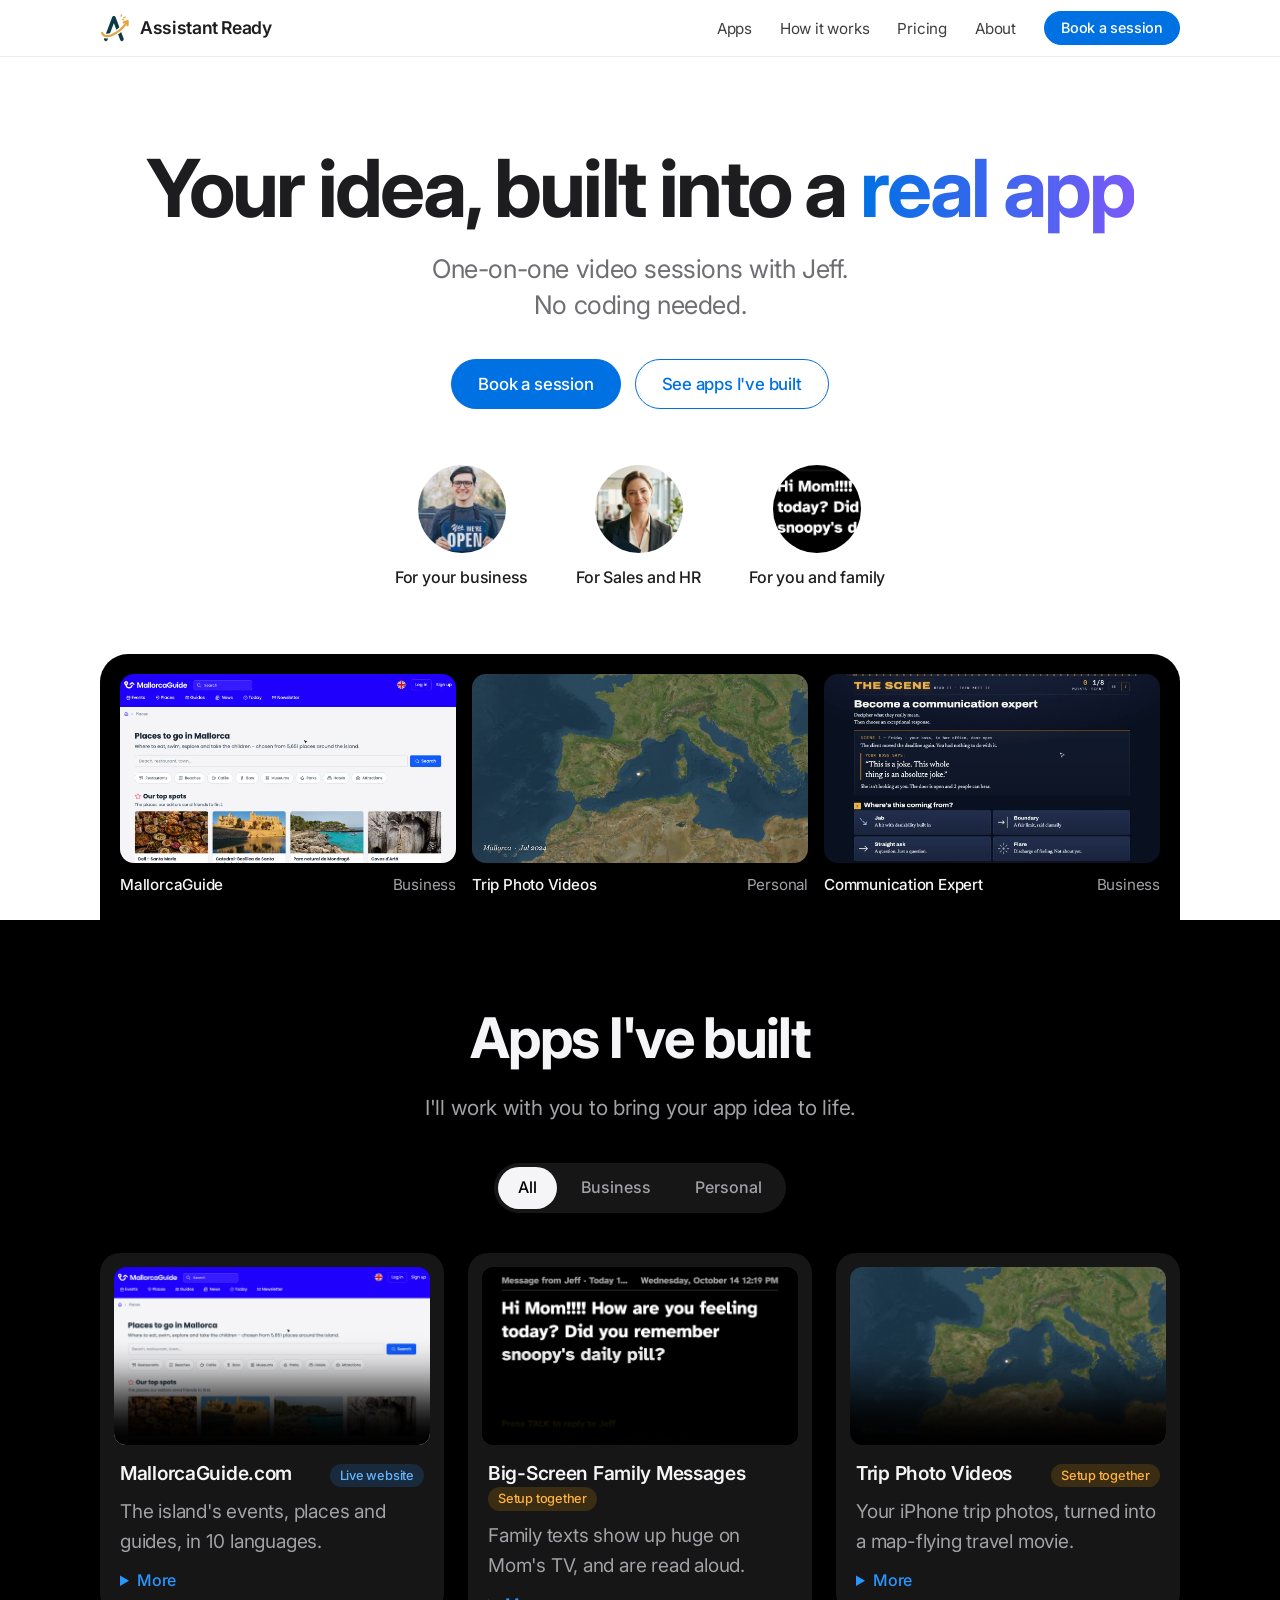
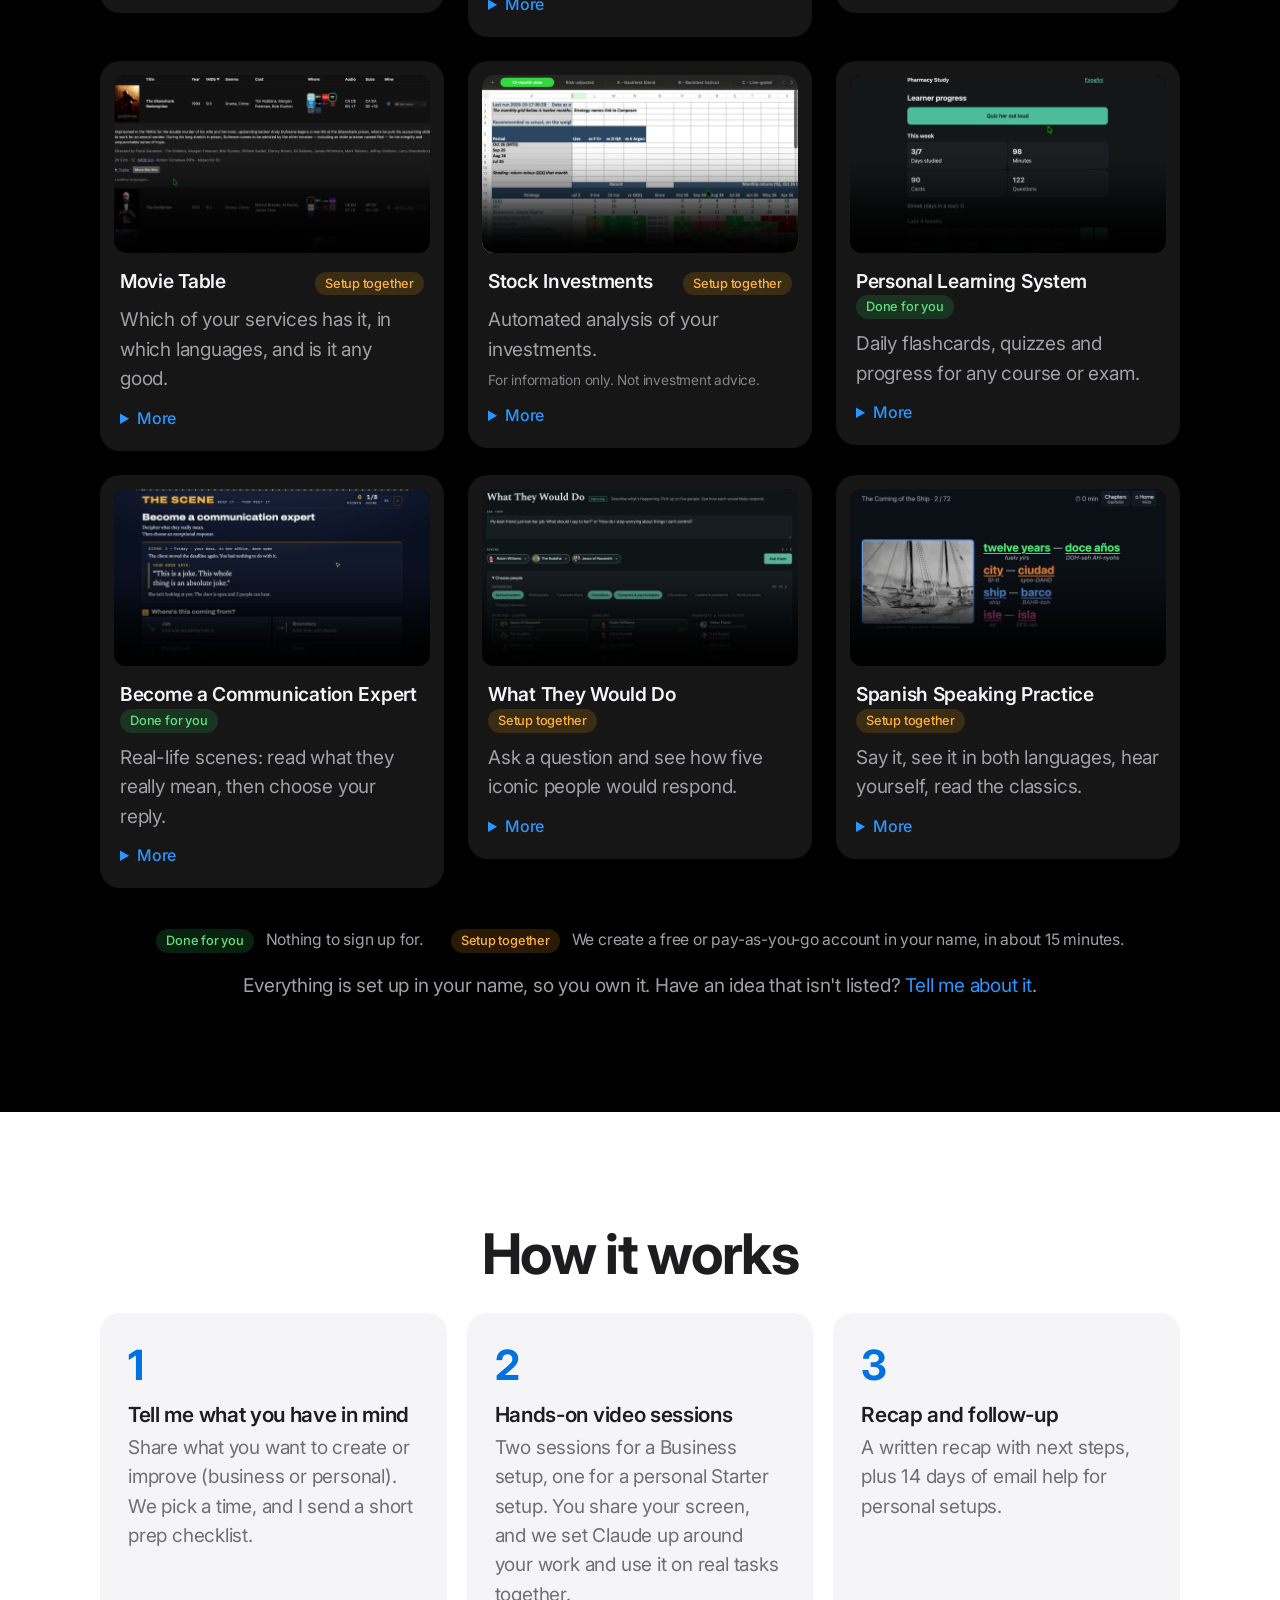
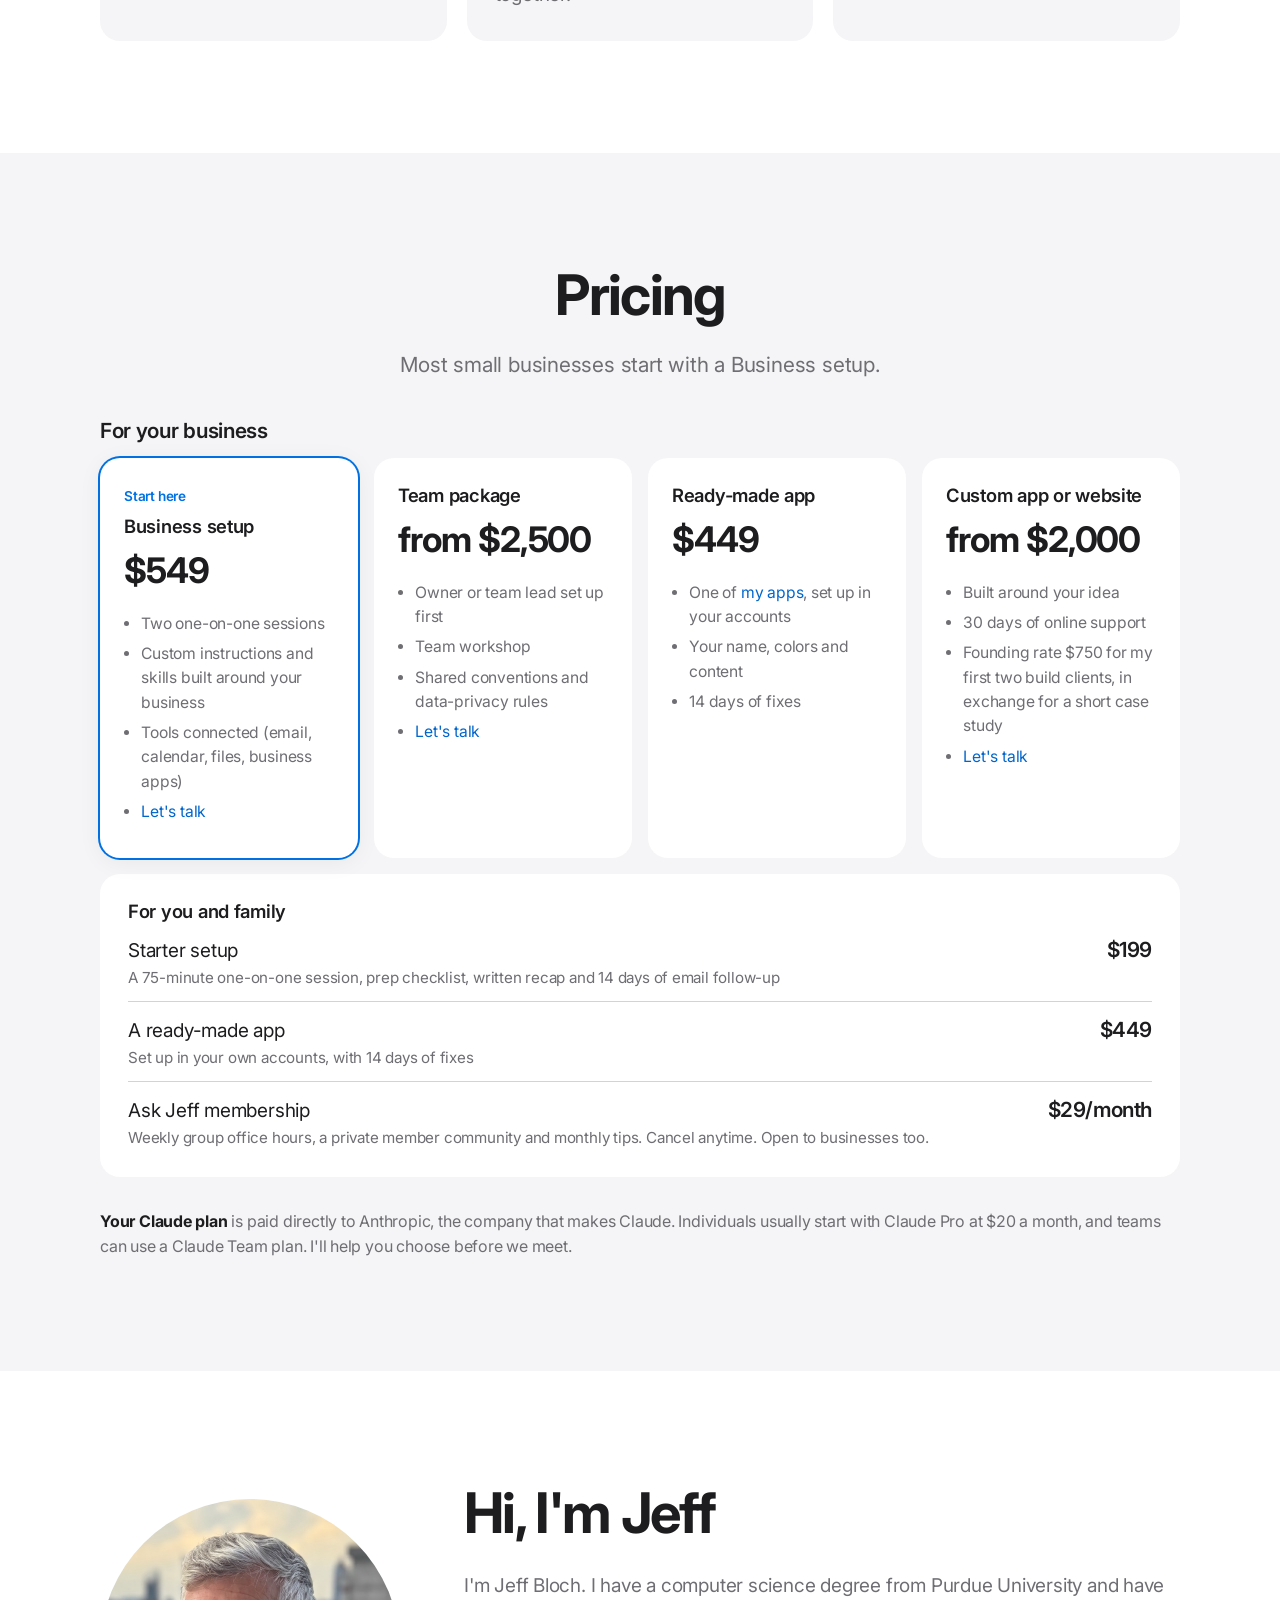
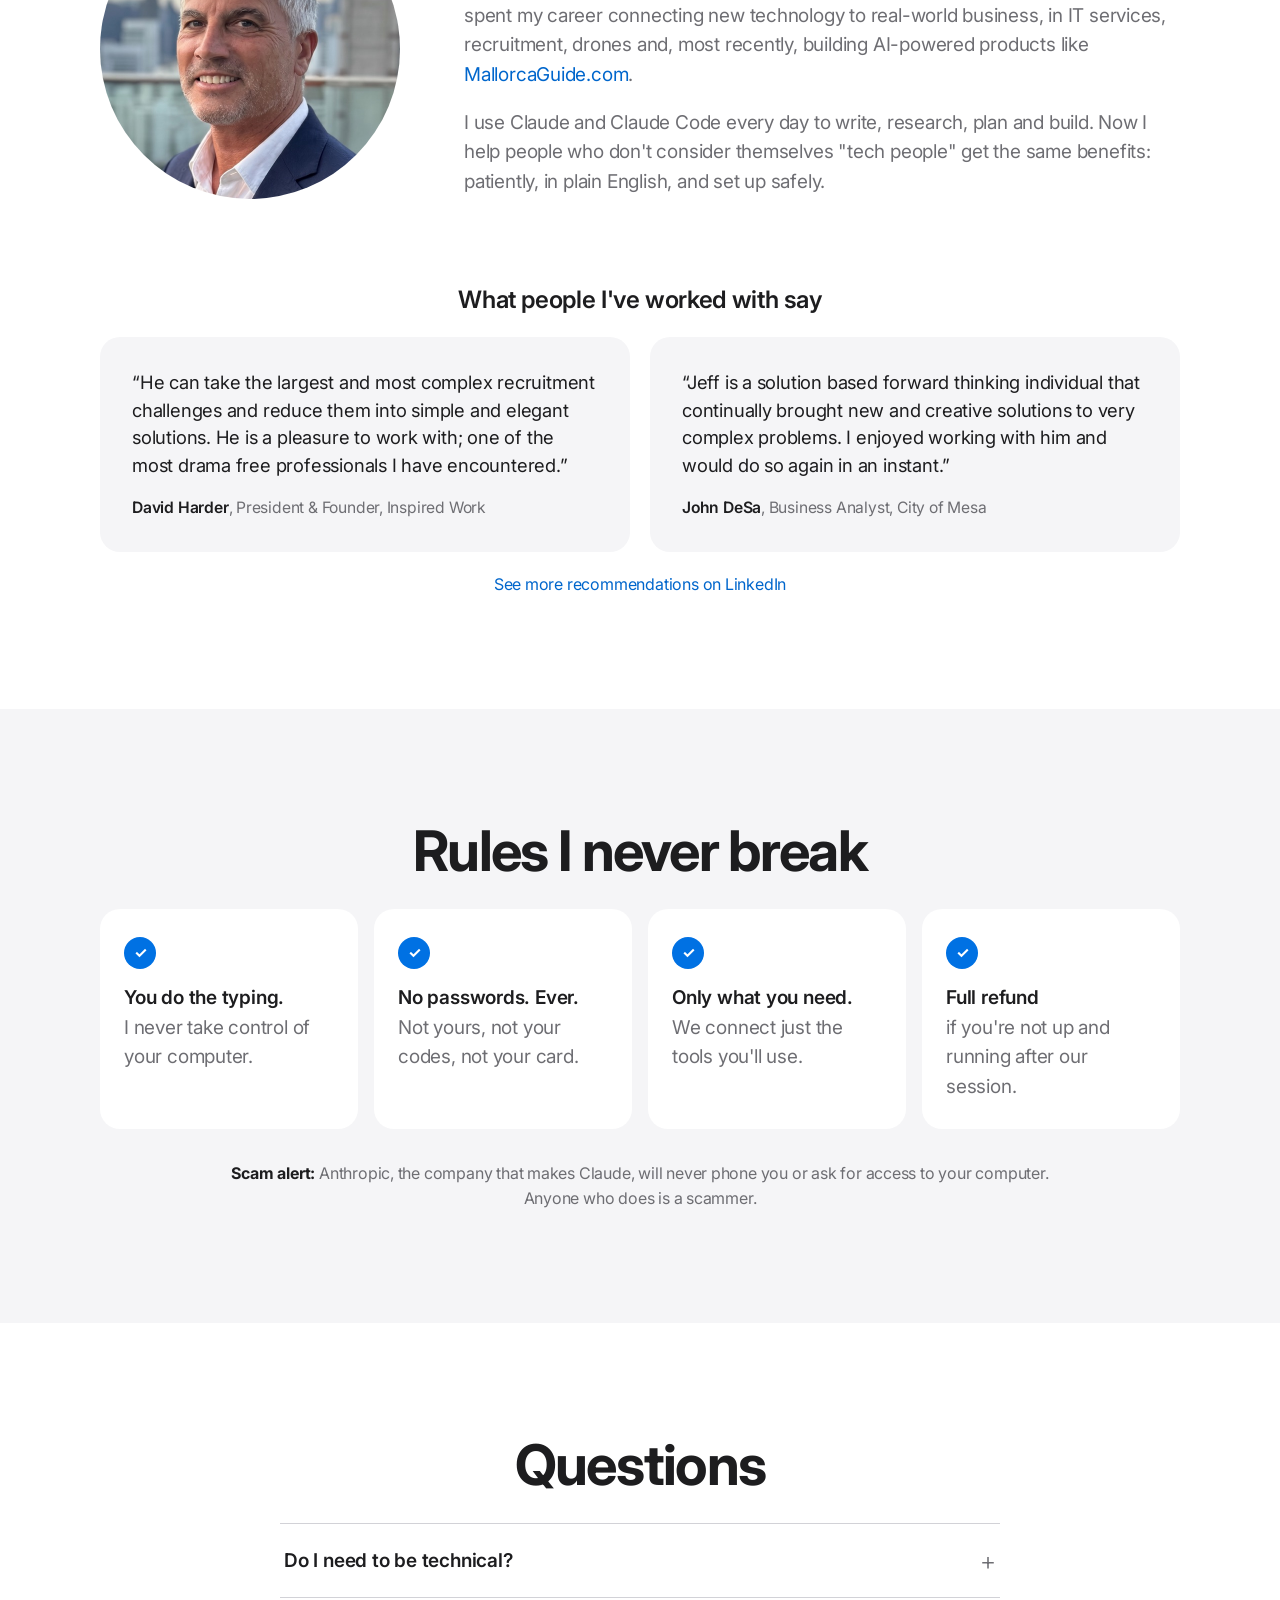
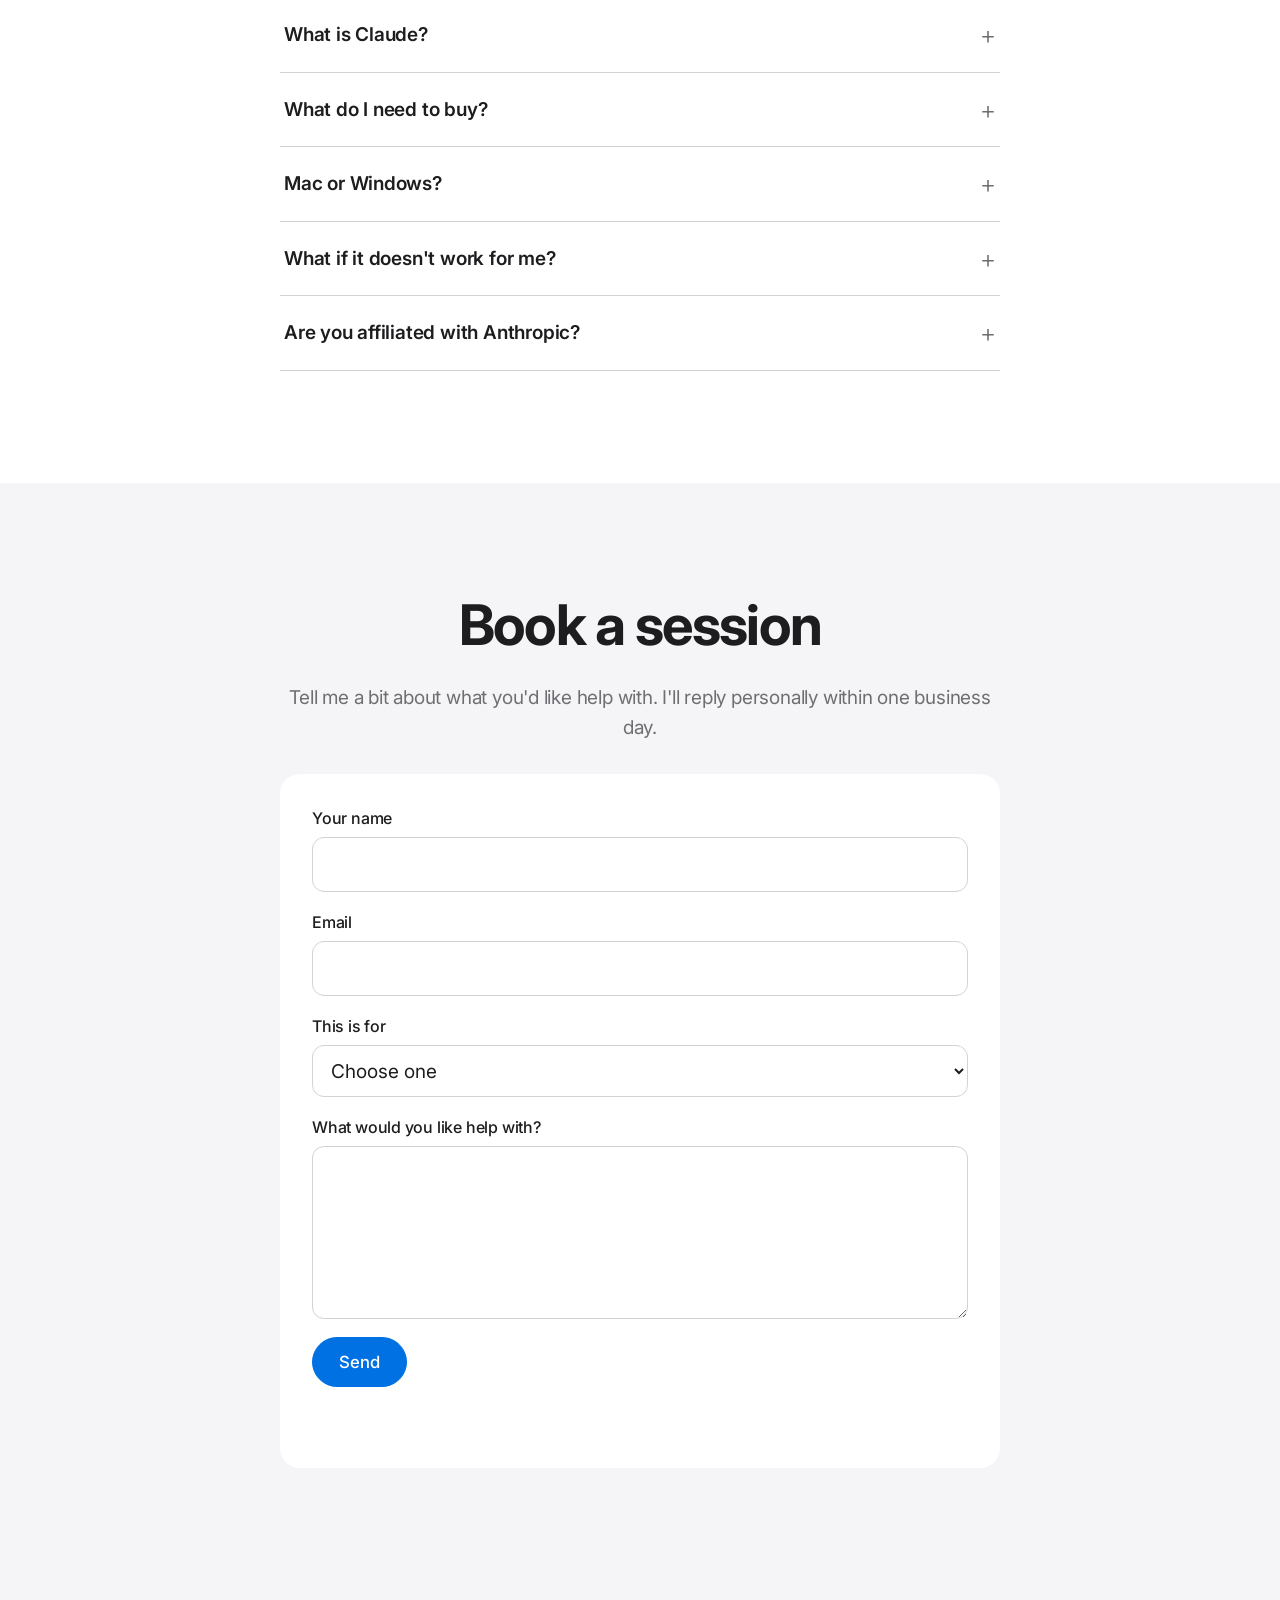
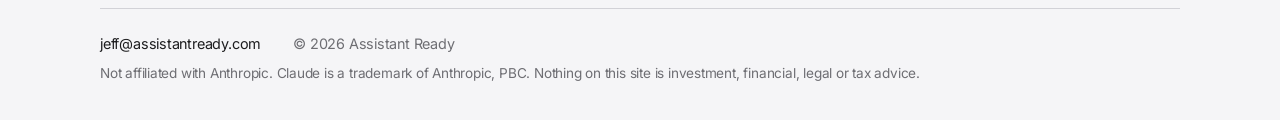
==== commit e0fd1bd0: "Drop the 30-day check-in from the How it works recap step Co-Authored-By: Claude Opus 5.5 <noreply@a" ====
--- a/index.html
+++ b/index.html
@@ -153,7 +153,7 @@
           </li>
           <li>
             <h3>Recap and follow-up</h3>
-            <p>A written recap with next steps, then a 30-day check-in for businesses, or 14 days of email help for personal setups.</p>
+            <p>A written recap with next steps, plus 14 days of email help for personal setups.</p>
           </li>
         </ol>
       </div>
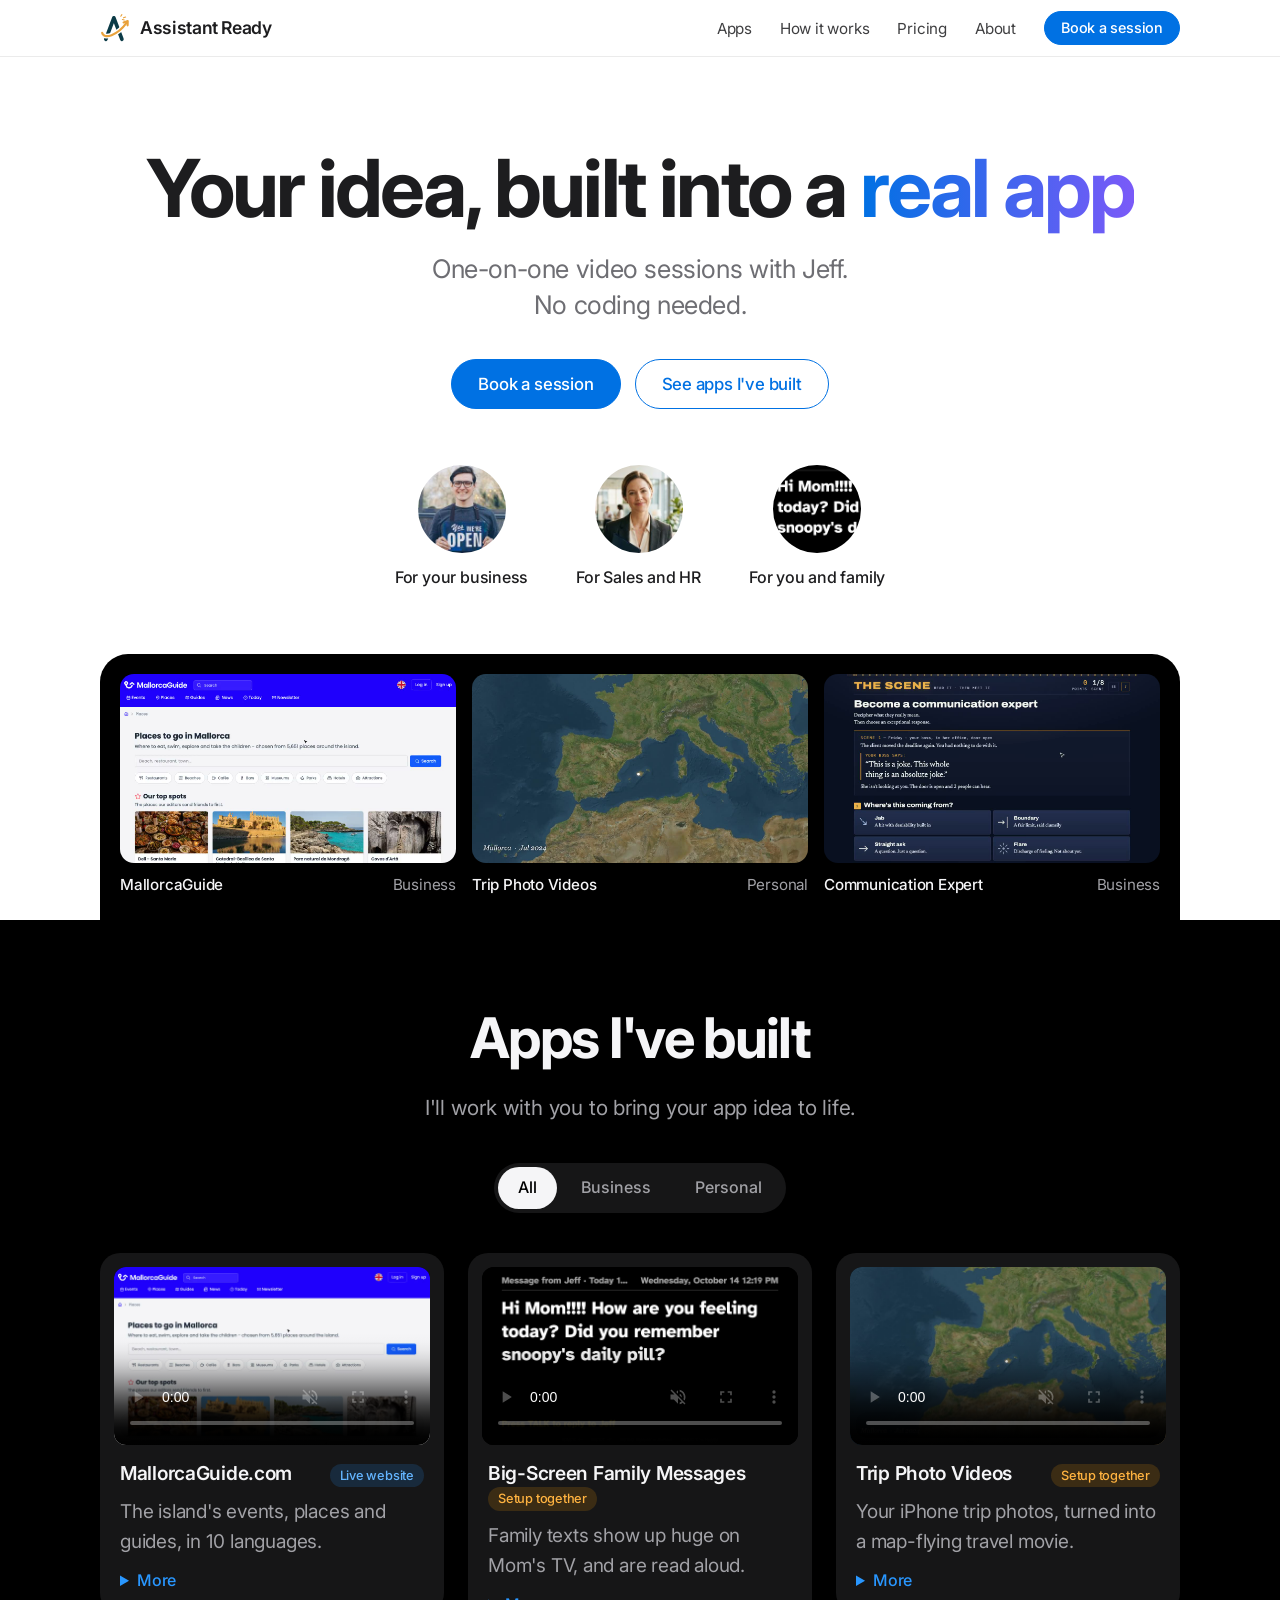
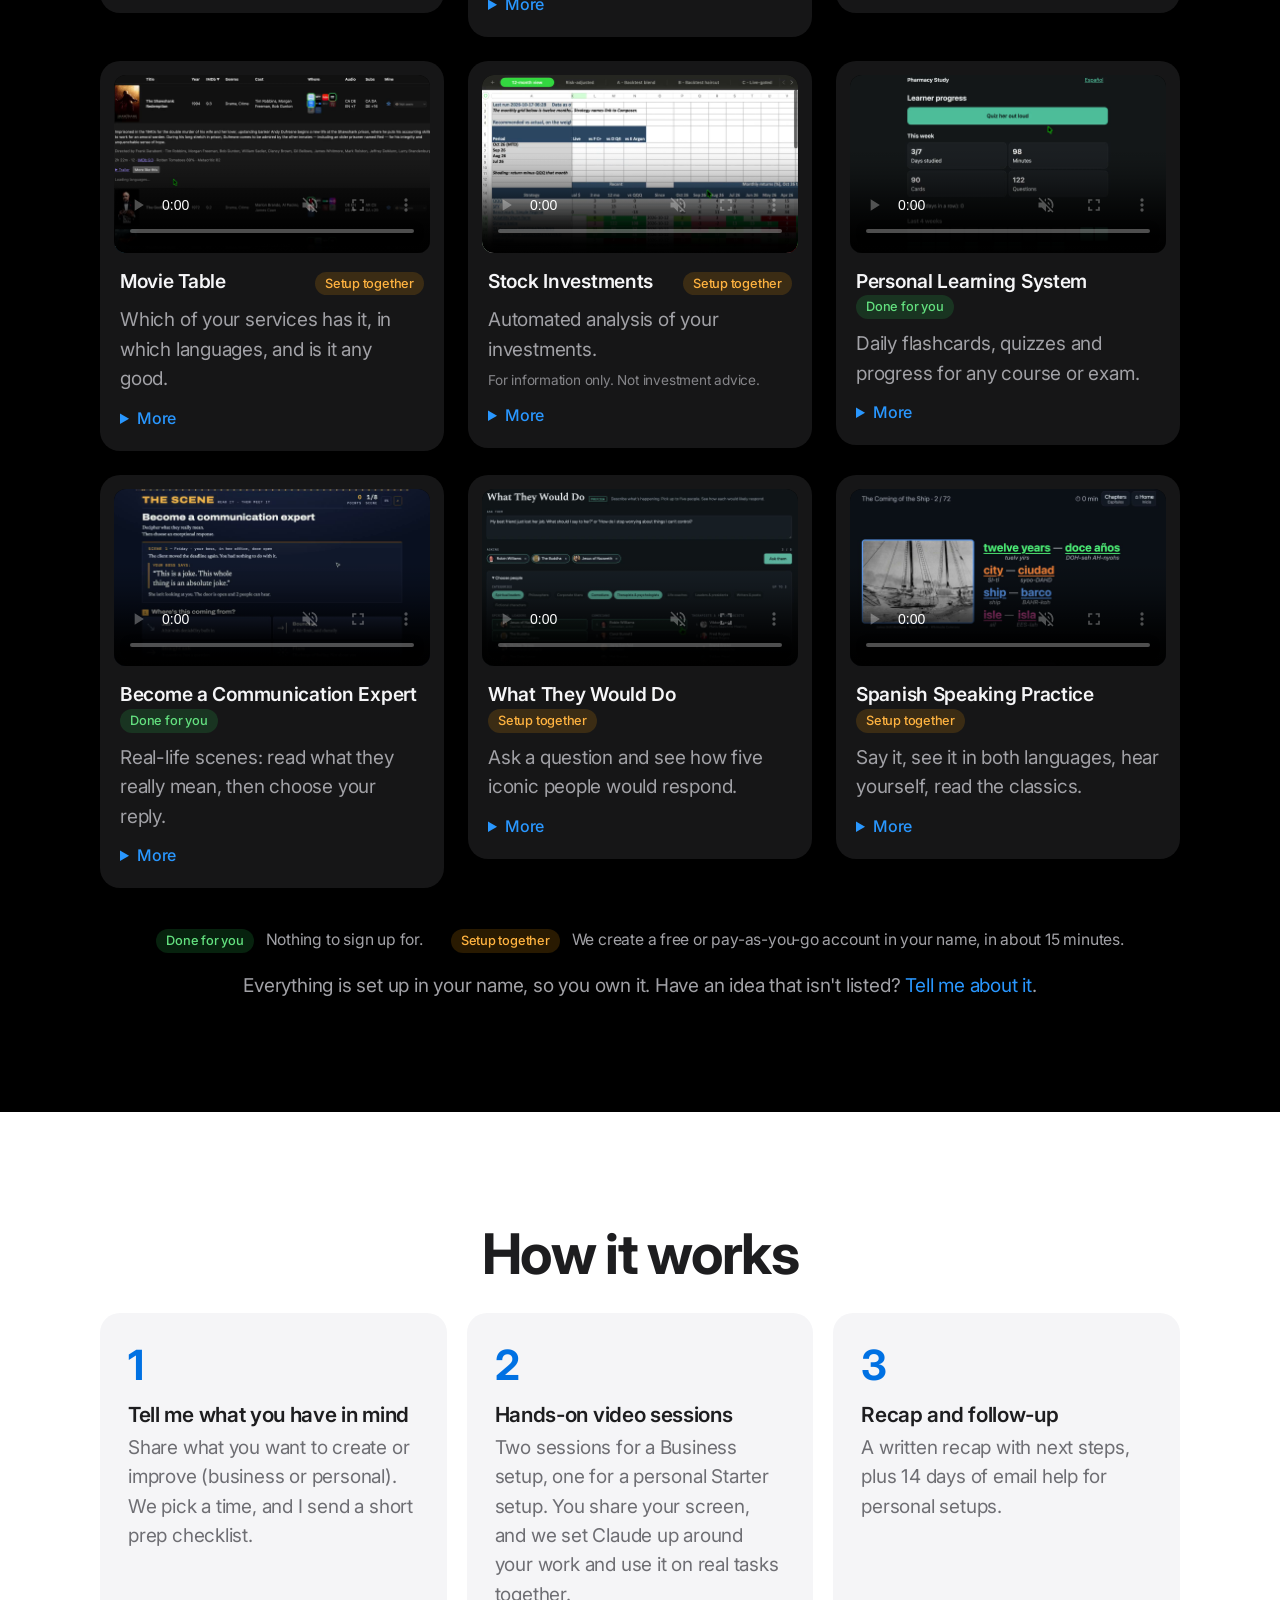
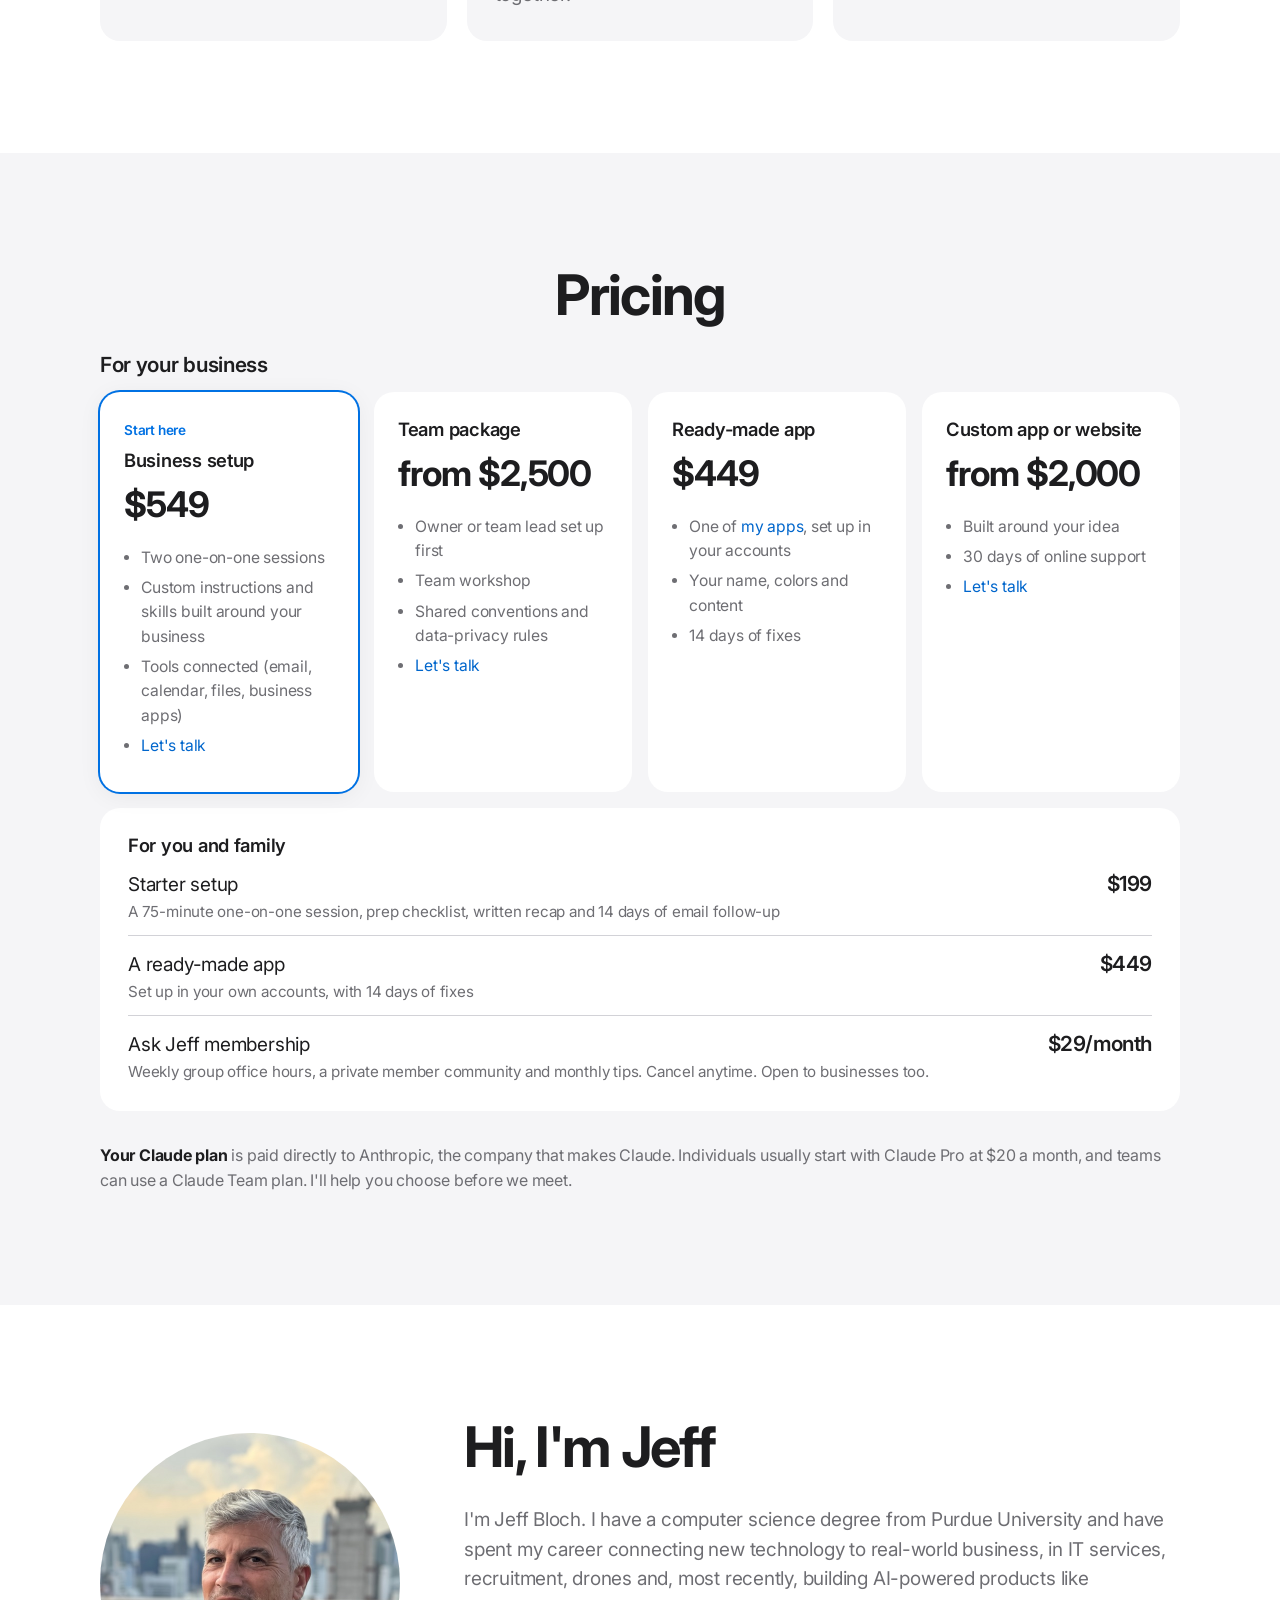
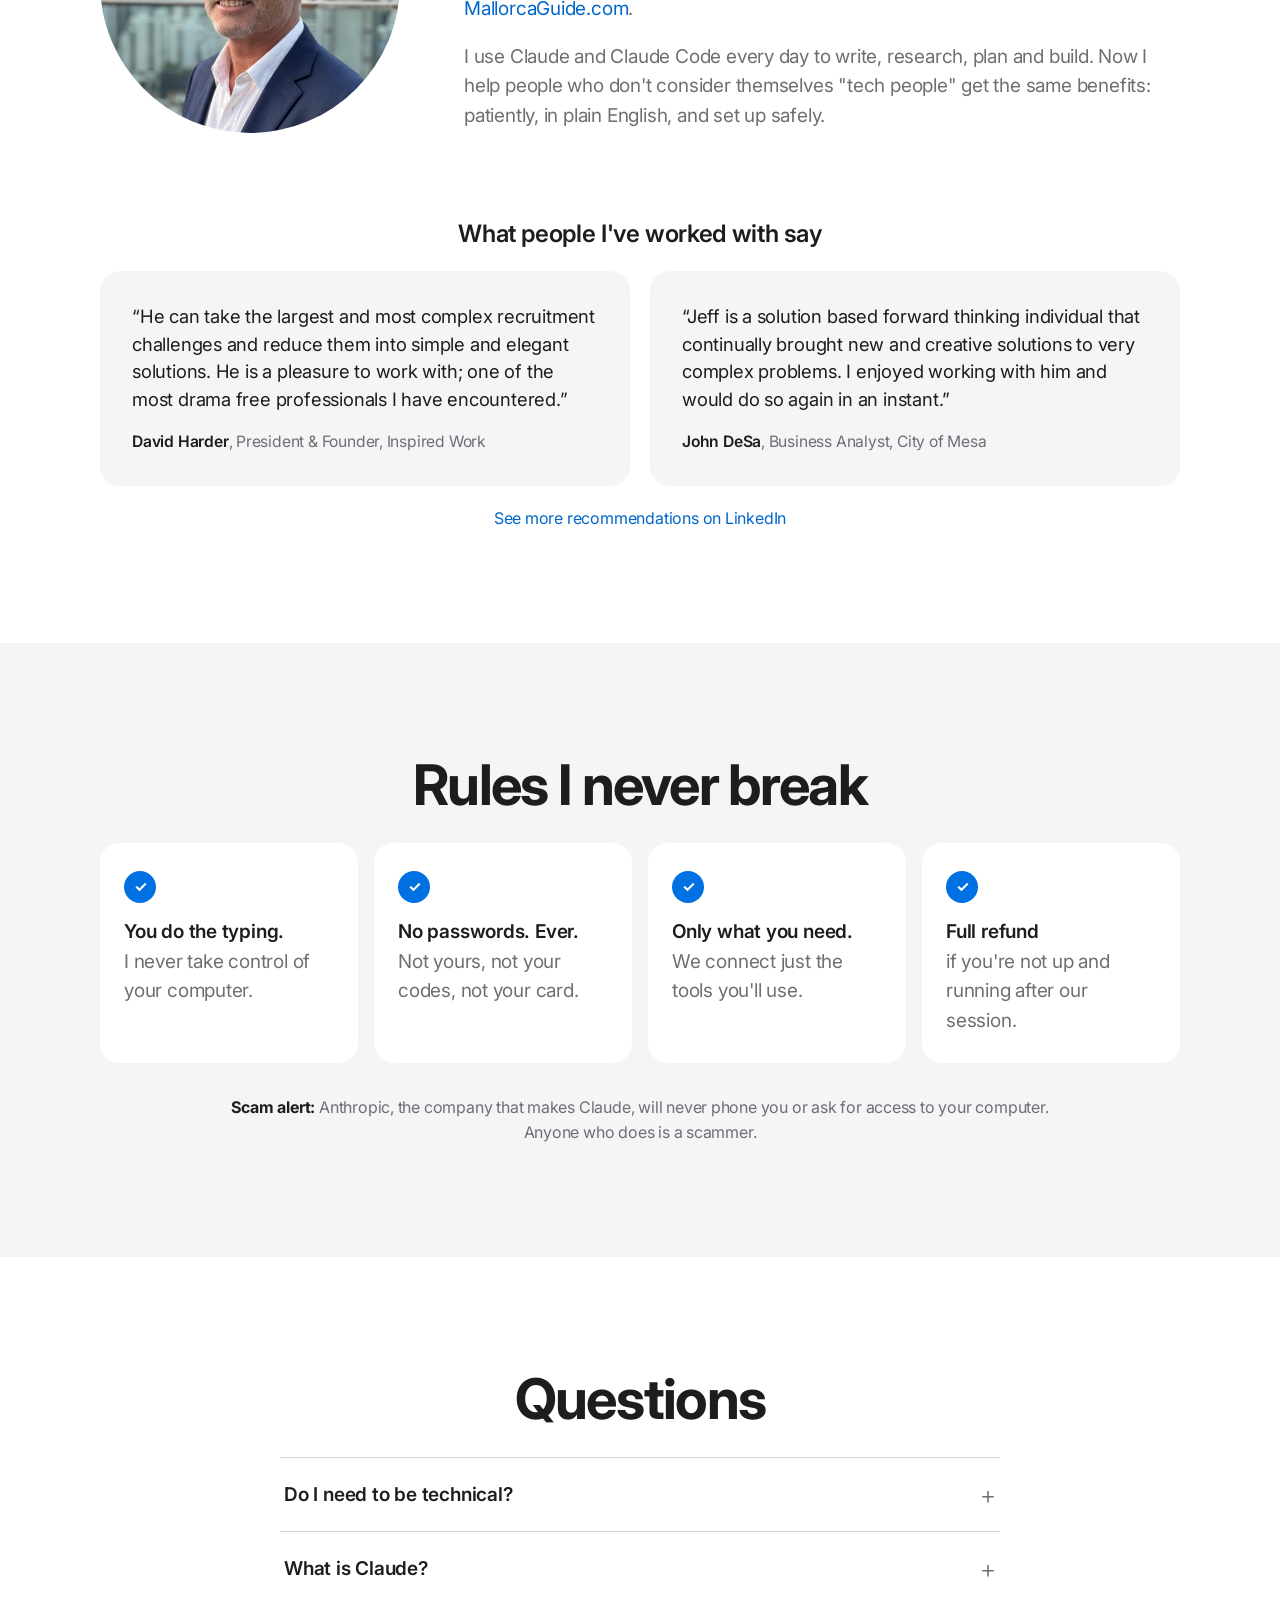
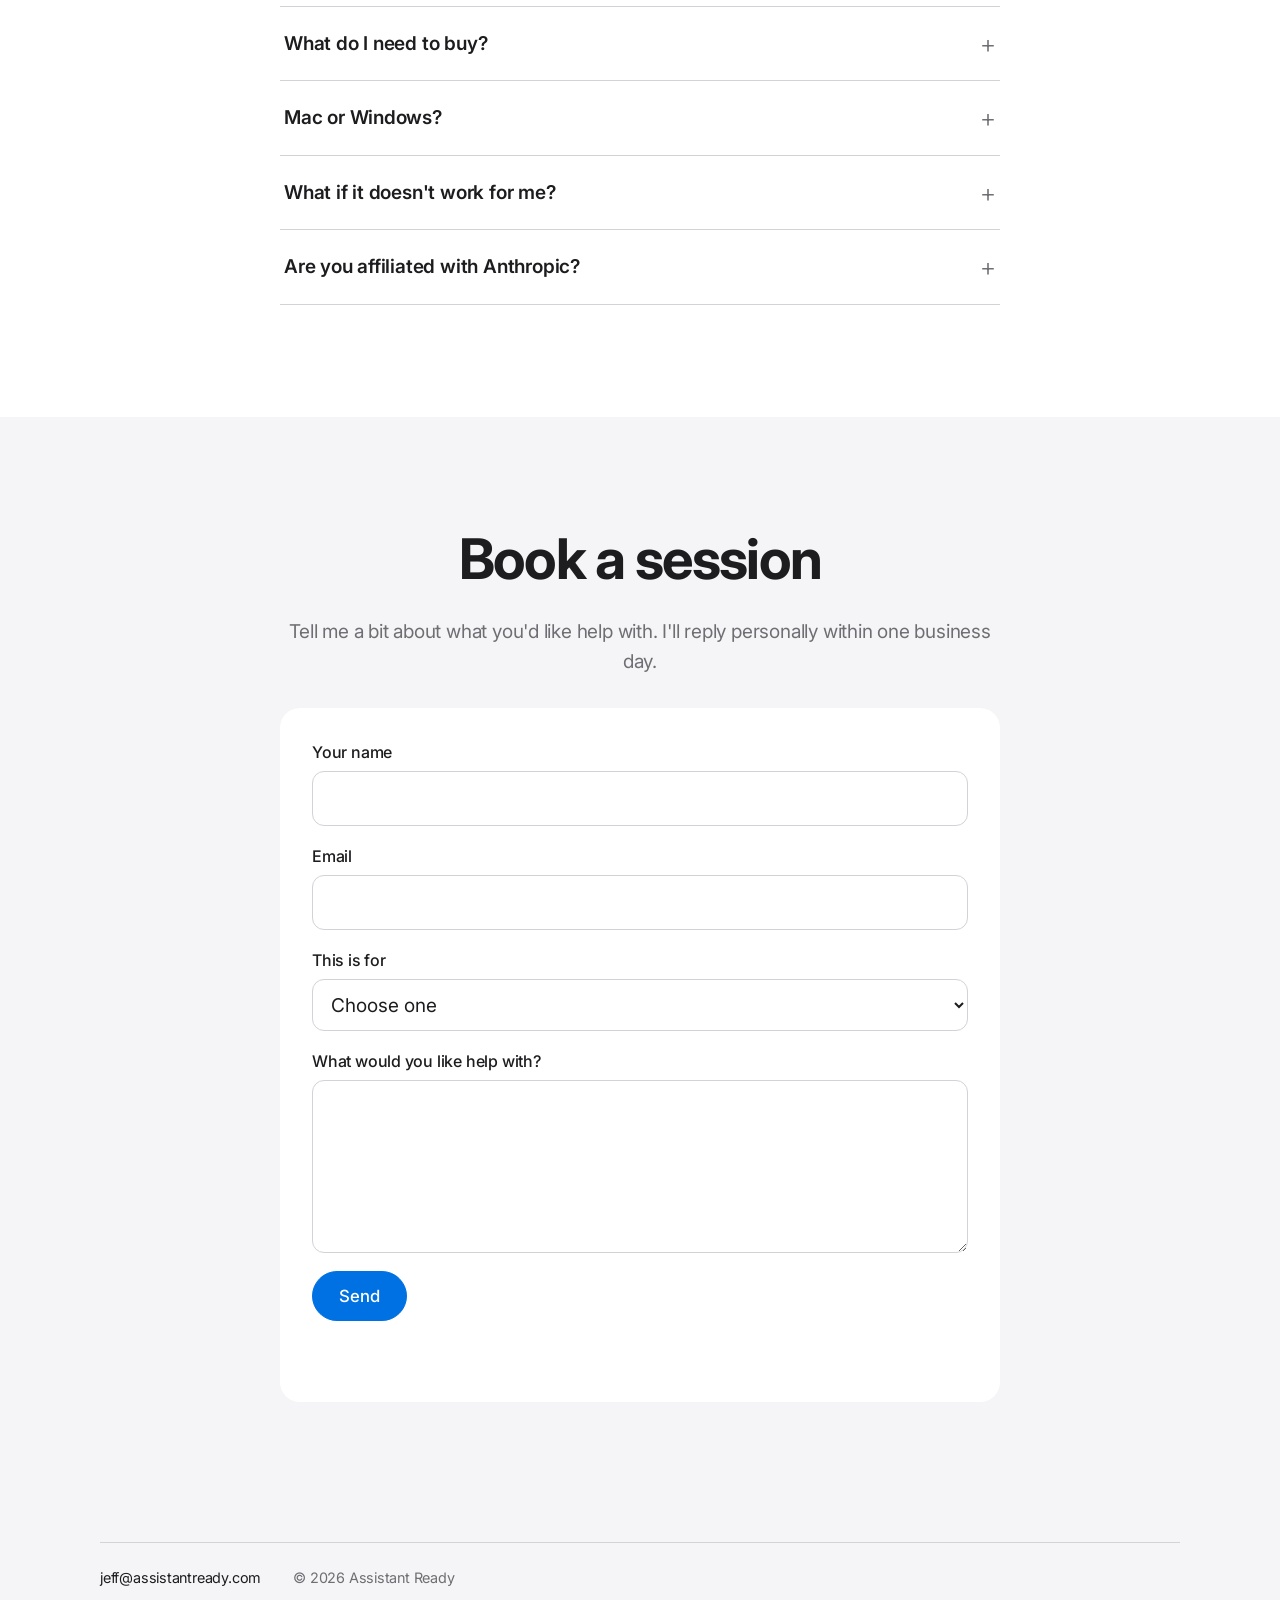
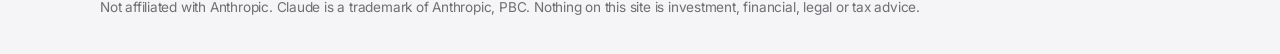
==== commit 9f4ebe03: "Drop the Pricing lead line and the founding rate bullet Co-Authored-By: Claude Opus 5.5 <noreply@ant" ====
--- a/index.html
+++ b/index.html
@@ -162,7 +162,6 @@
     <section class="section section-tint" id="pricing" aria-labelledby="pricing-title">
       <div class="container">
         <h2 id="pricing-title">Pricing</h2>
-        <p class="section-lead">Most small businesses start with a Business setup.</p>
         <h3 class="price-group">For your business</h3>
         <div class="cards four">
           <article class="card price-card featured">
@@ -201,7 +200,6 @@
             <ul>
               <li>Built around your idea</li>
               <li>30 days of online support</li>
-              <li>Founding rate $750 for my first two build clients, in exchange for a short case study</li>
               <li><a href="#contact">Let's talk</a></li>
             </ul>
           </article>
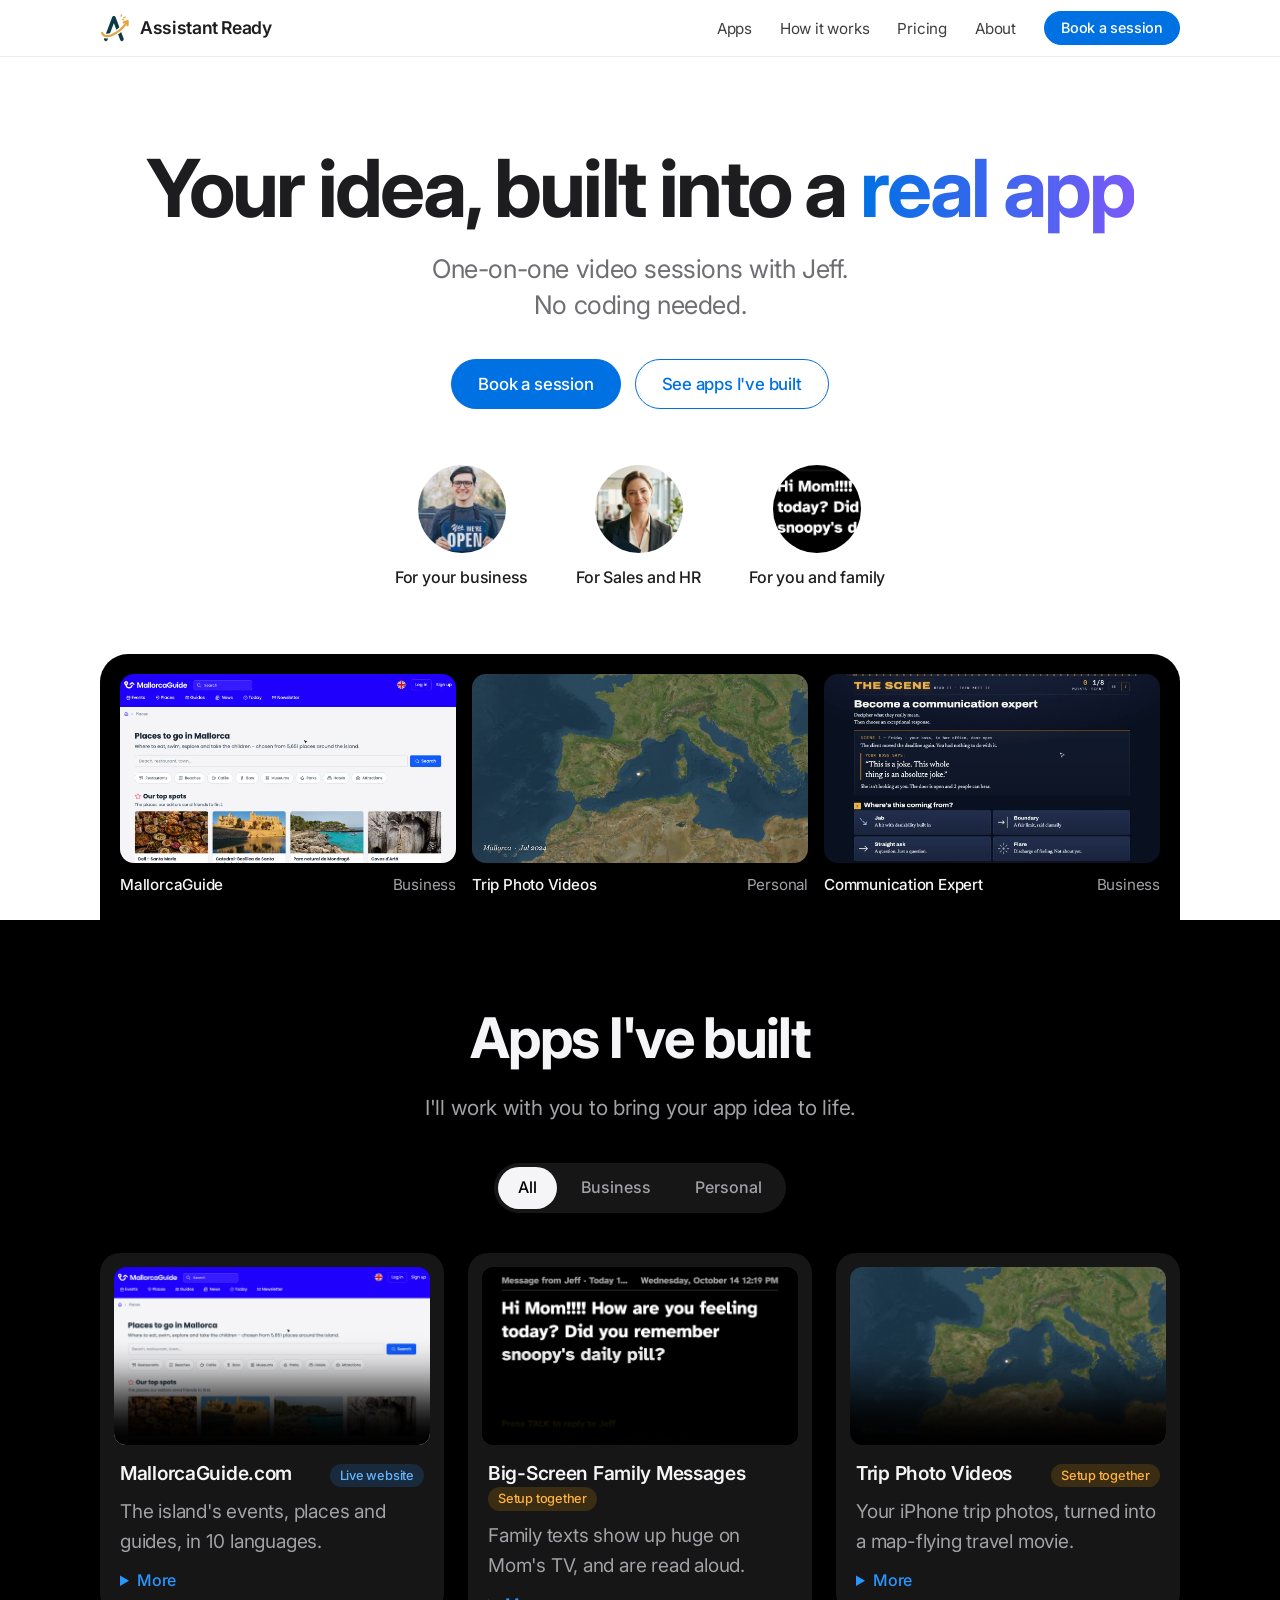
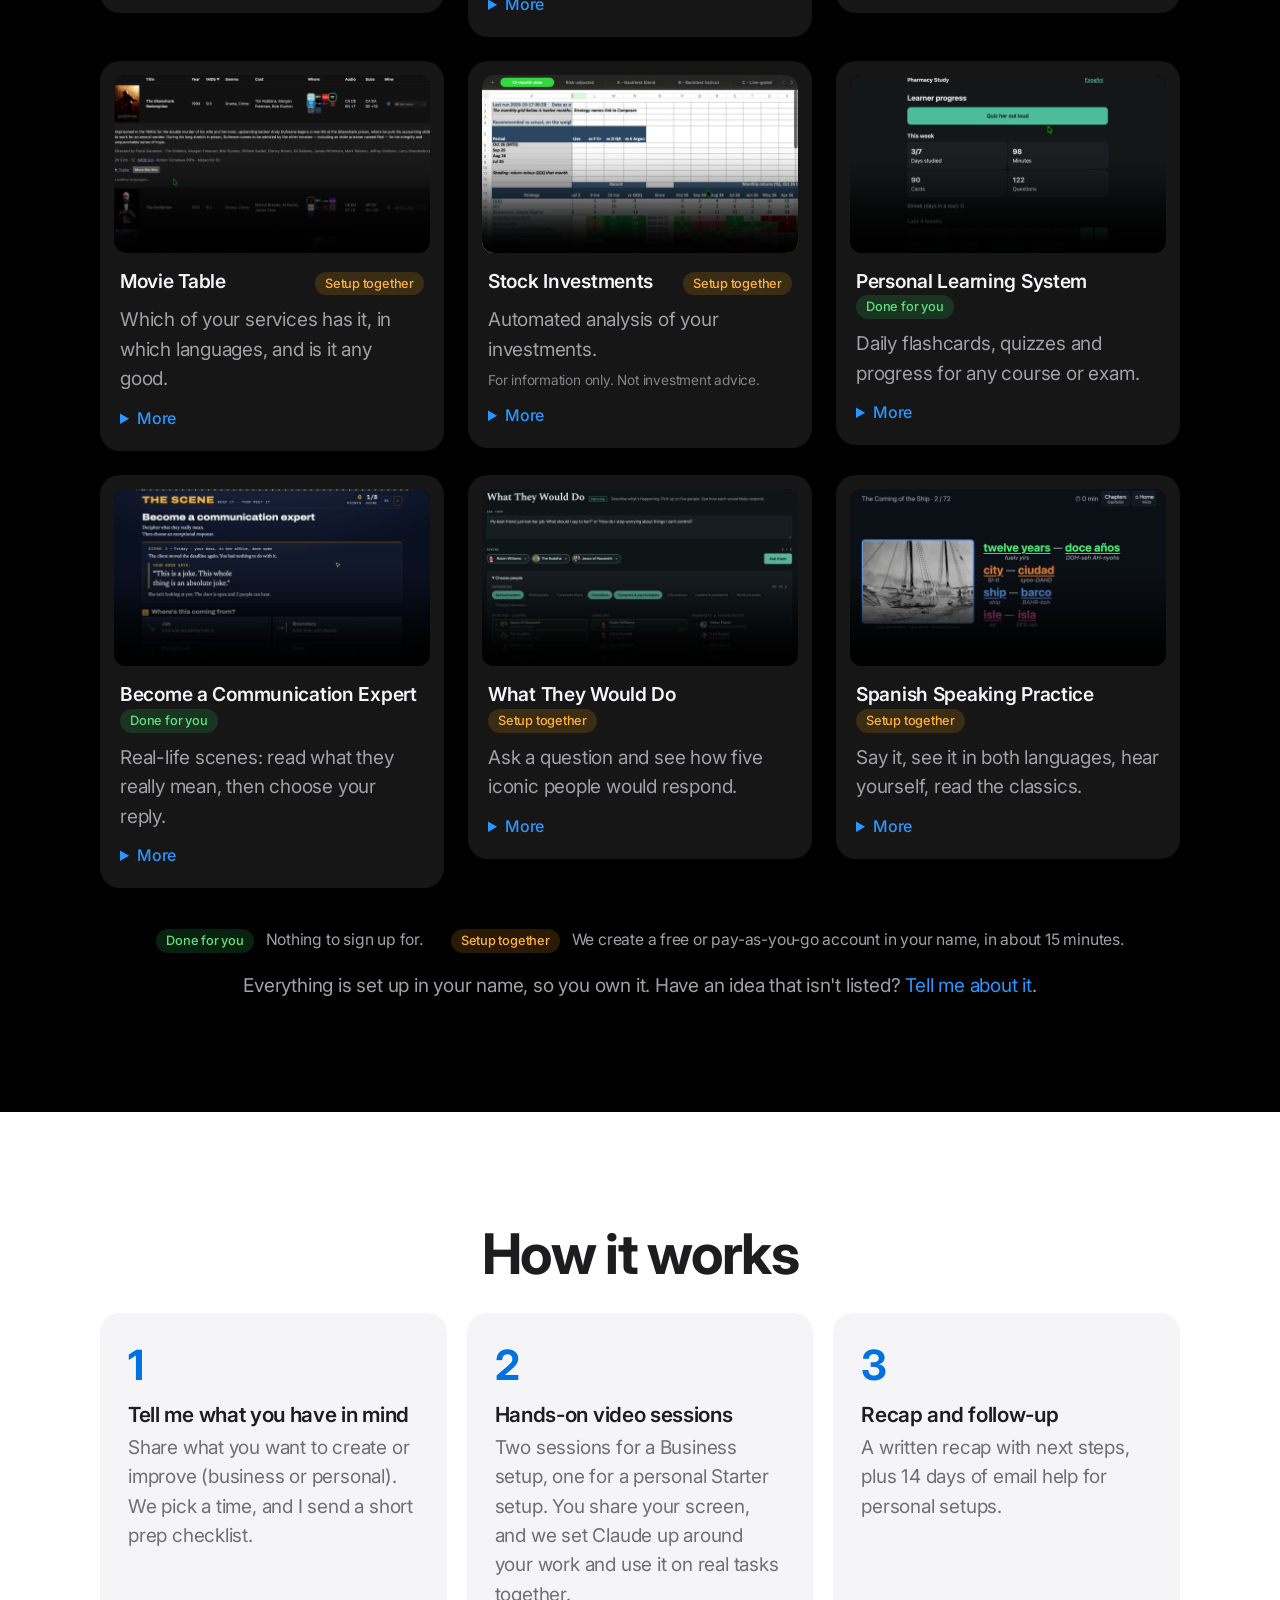
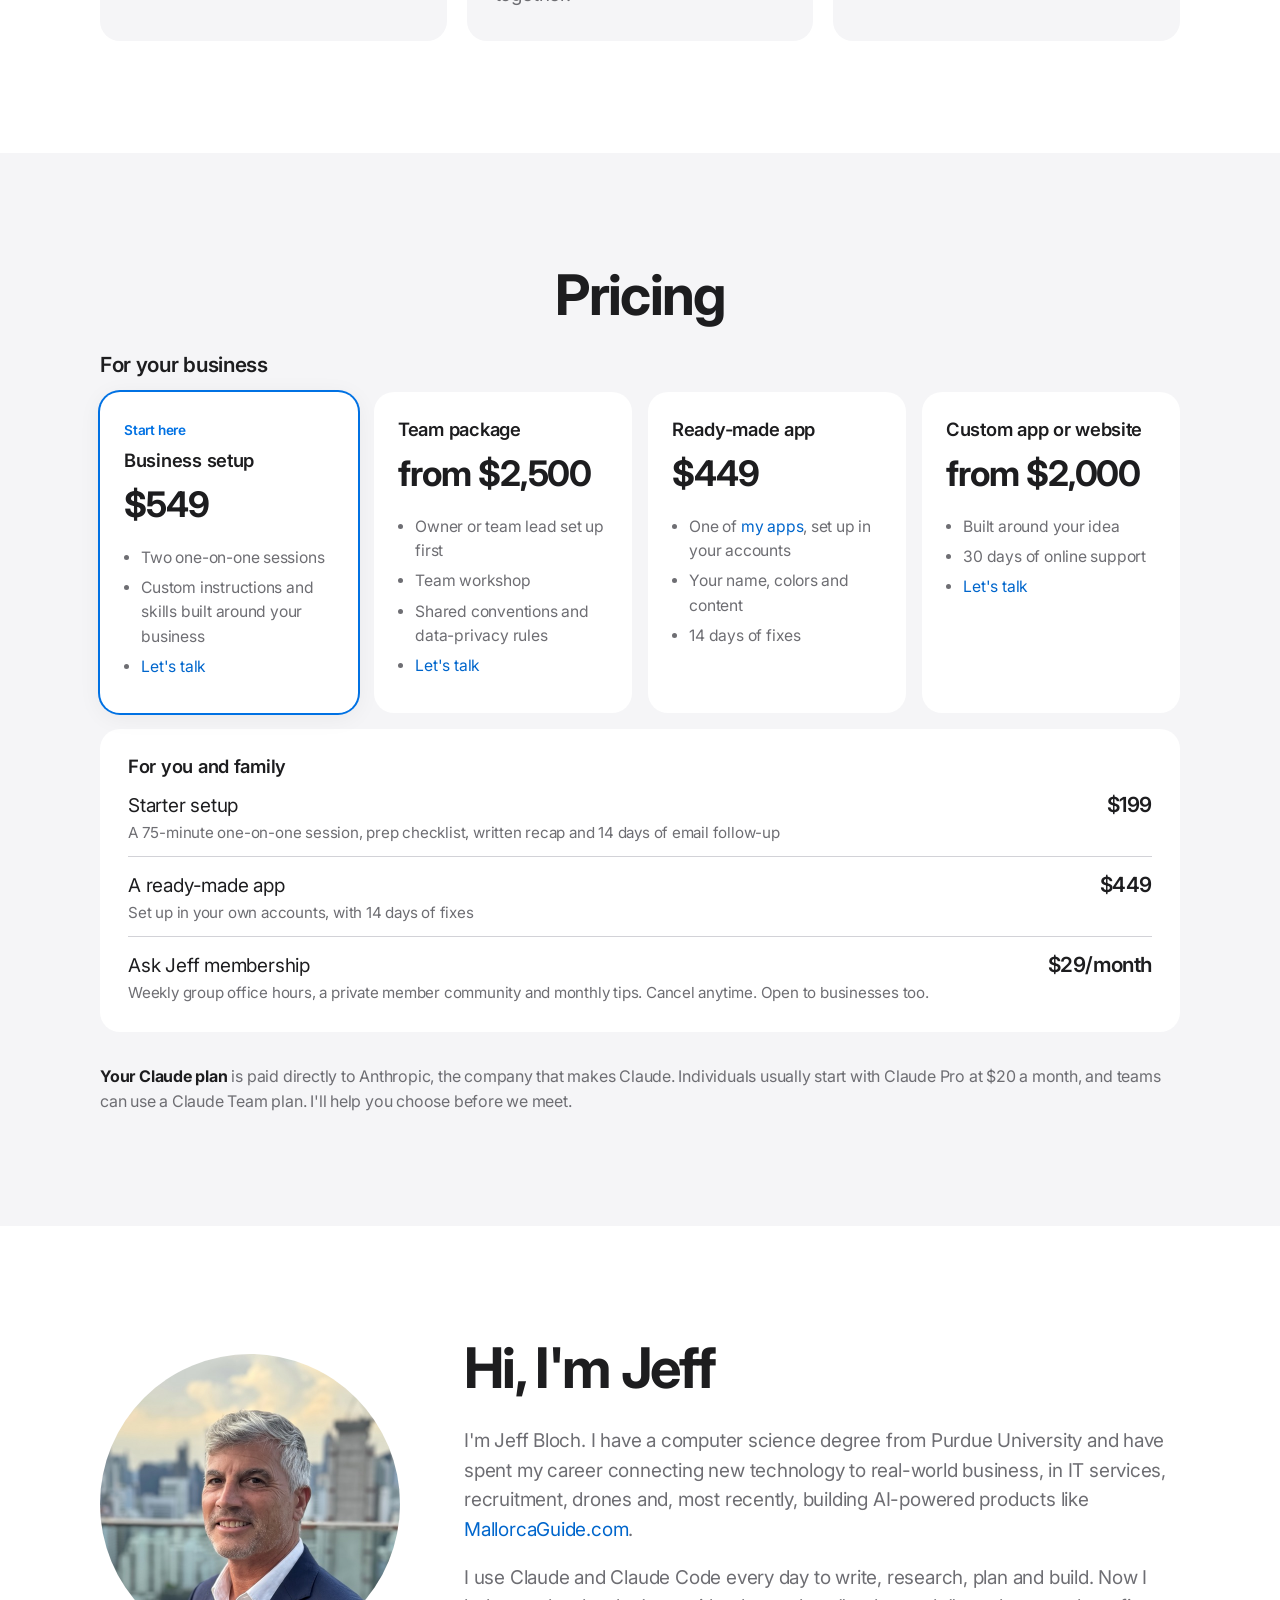
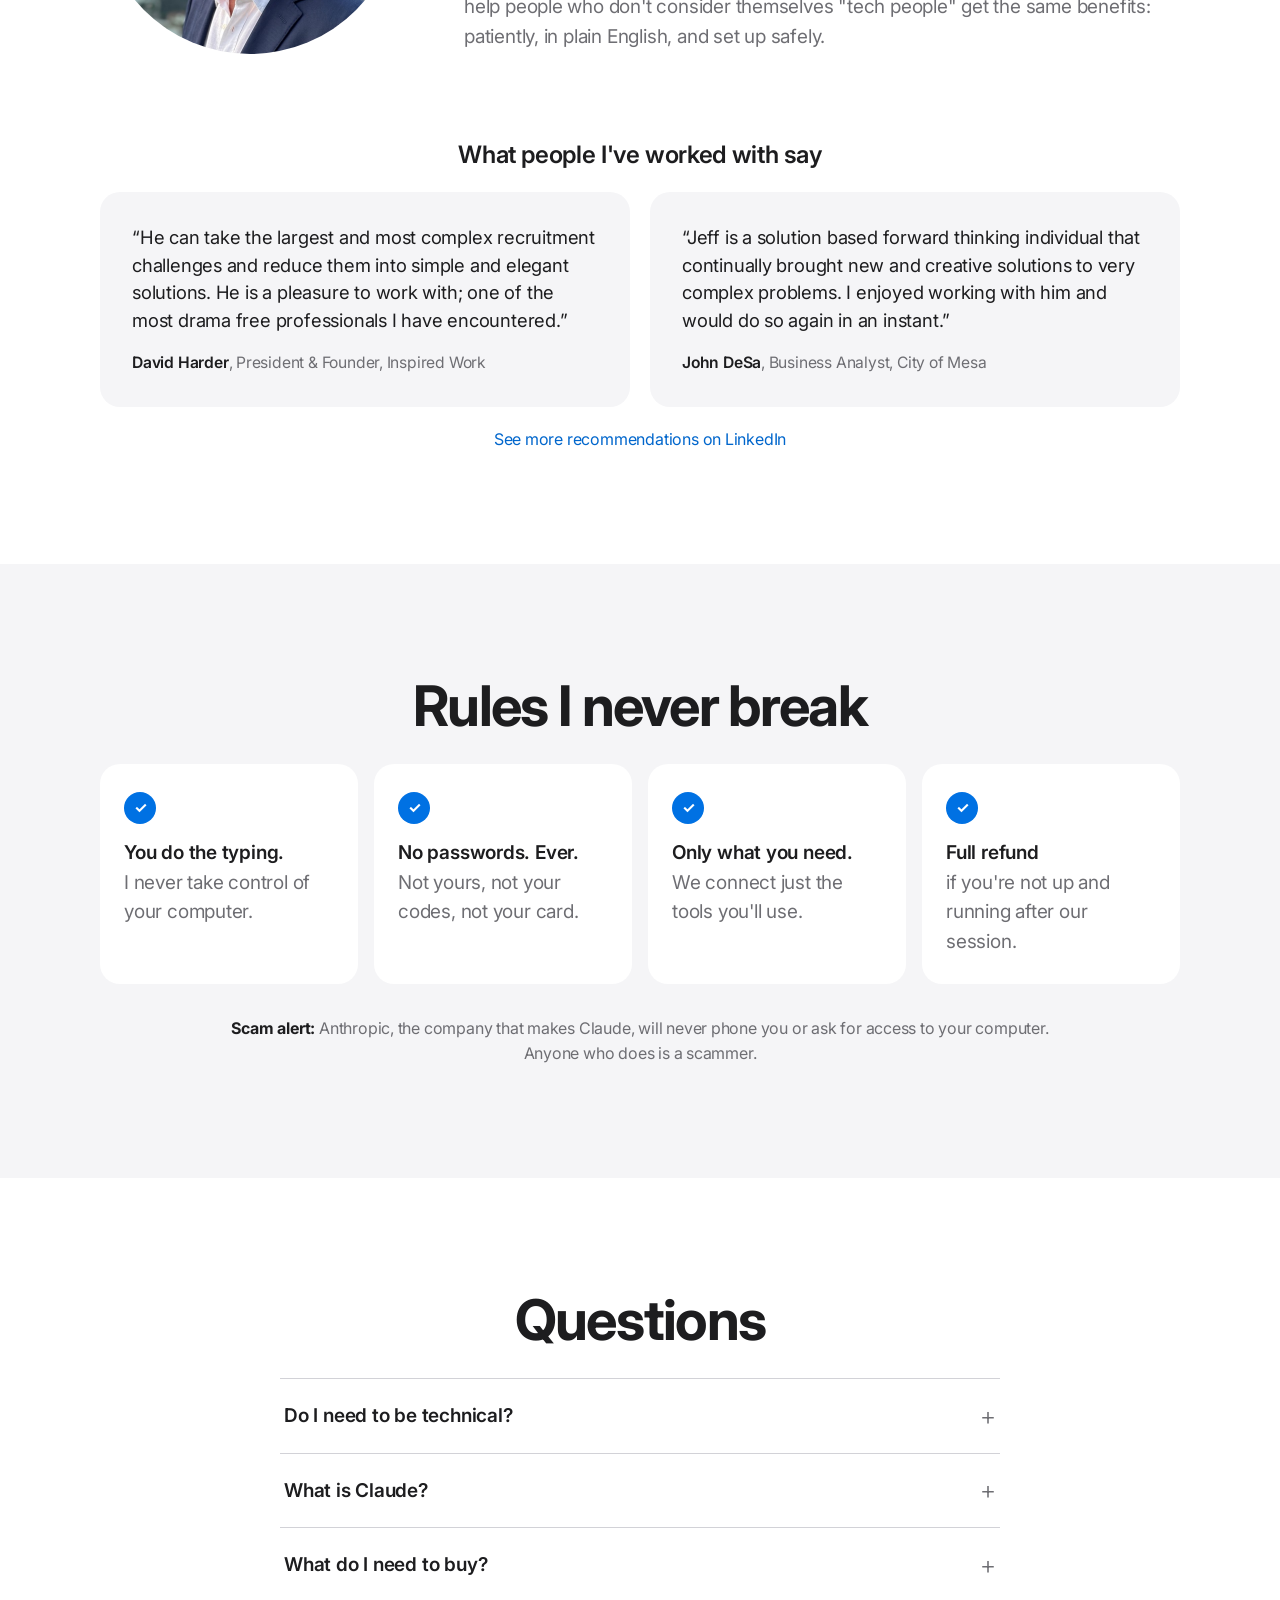
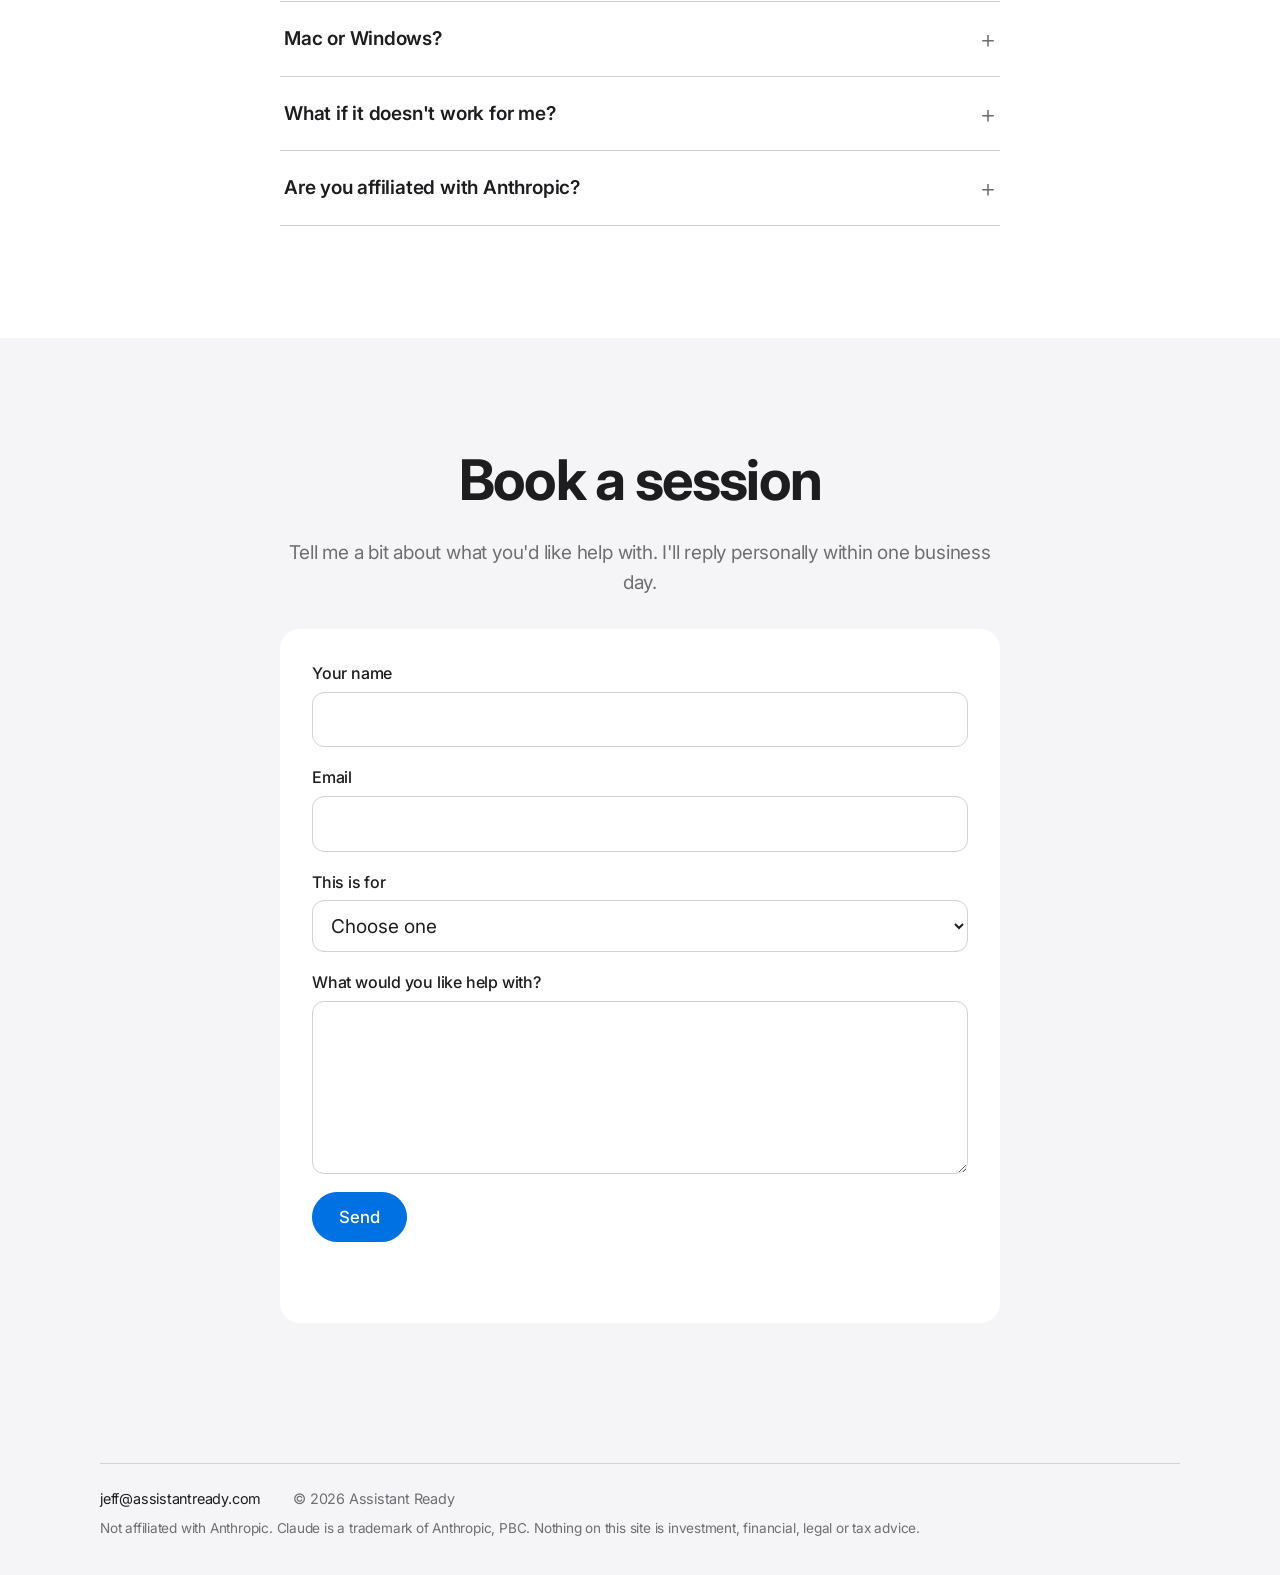
==== commit 10b179e5: "Drop the tools connected bullet from Business setup Co-Authored-By: Claude Opus 5.5 <noreply@anthrop" ====
--- a/index.html
+++ b/index.html
@@ -171,7 +171,6 @@
             <ul>
               <li>Two one-on-one sessions</li>
               <li>Custom instructions and skills built around your business</li>
-              <li>Tools connected (email, calendar, files, business apps)</li>
               <li><a href="#contact">Let's talk</a></li>
             </ul>
           </article>
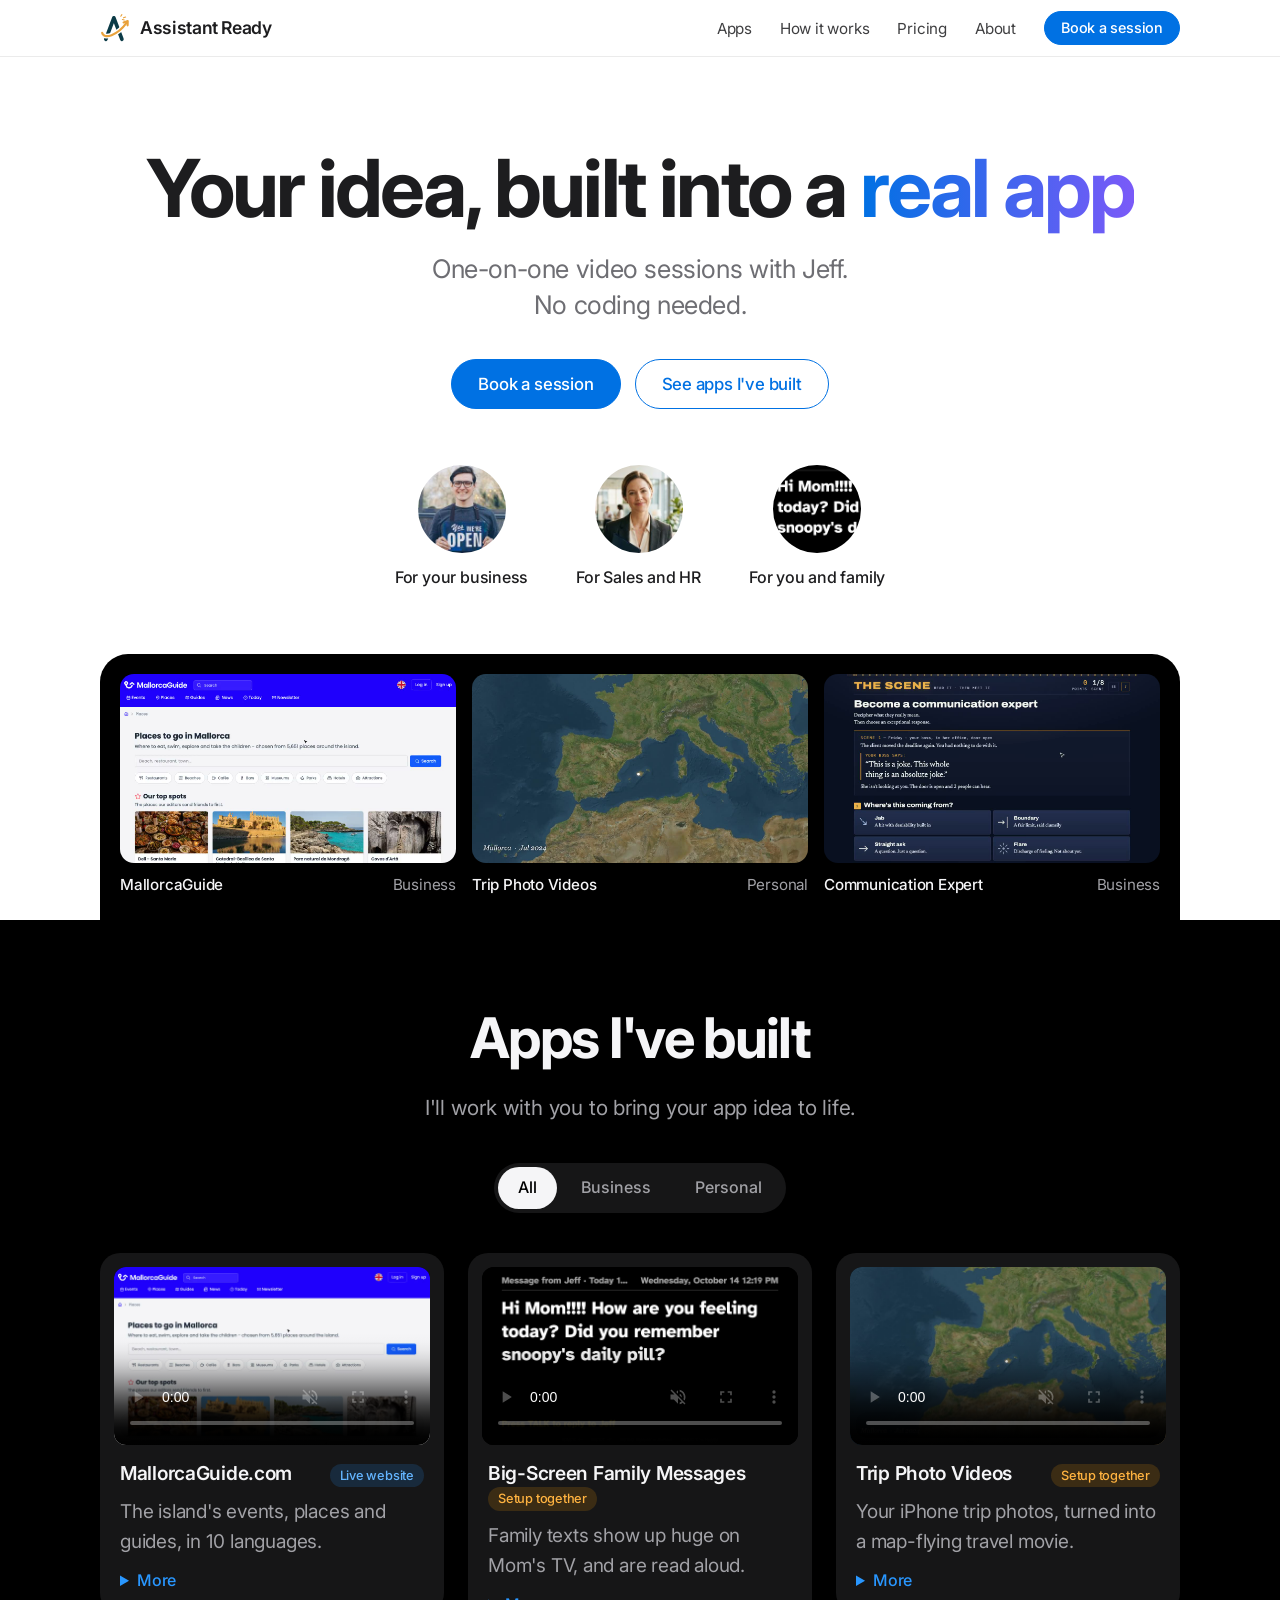
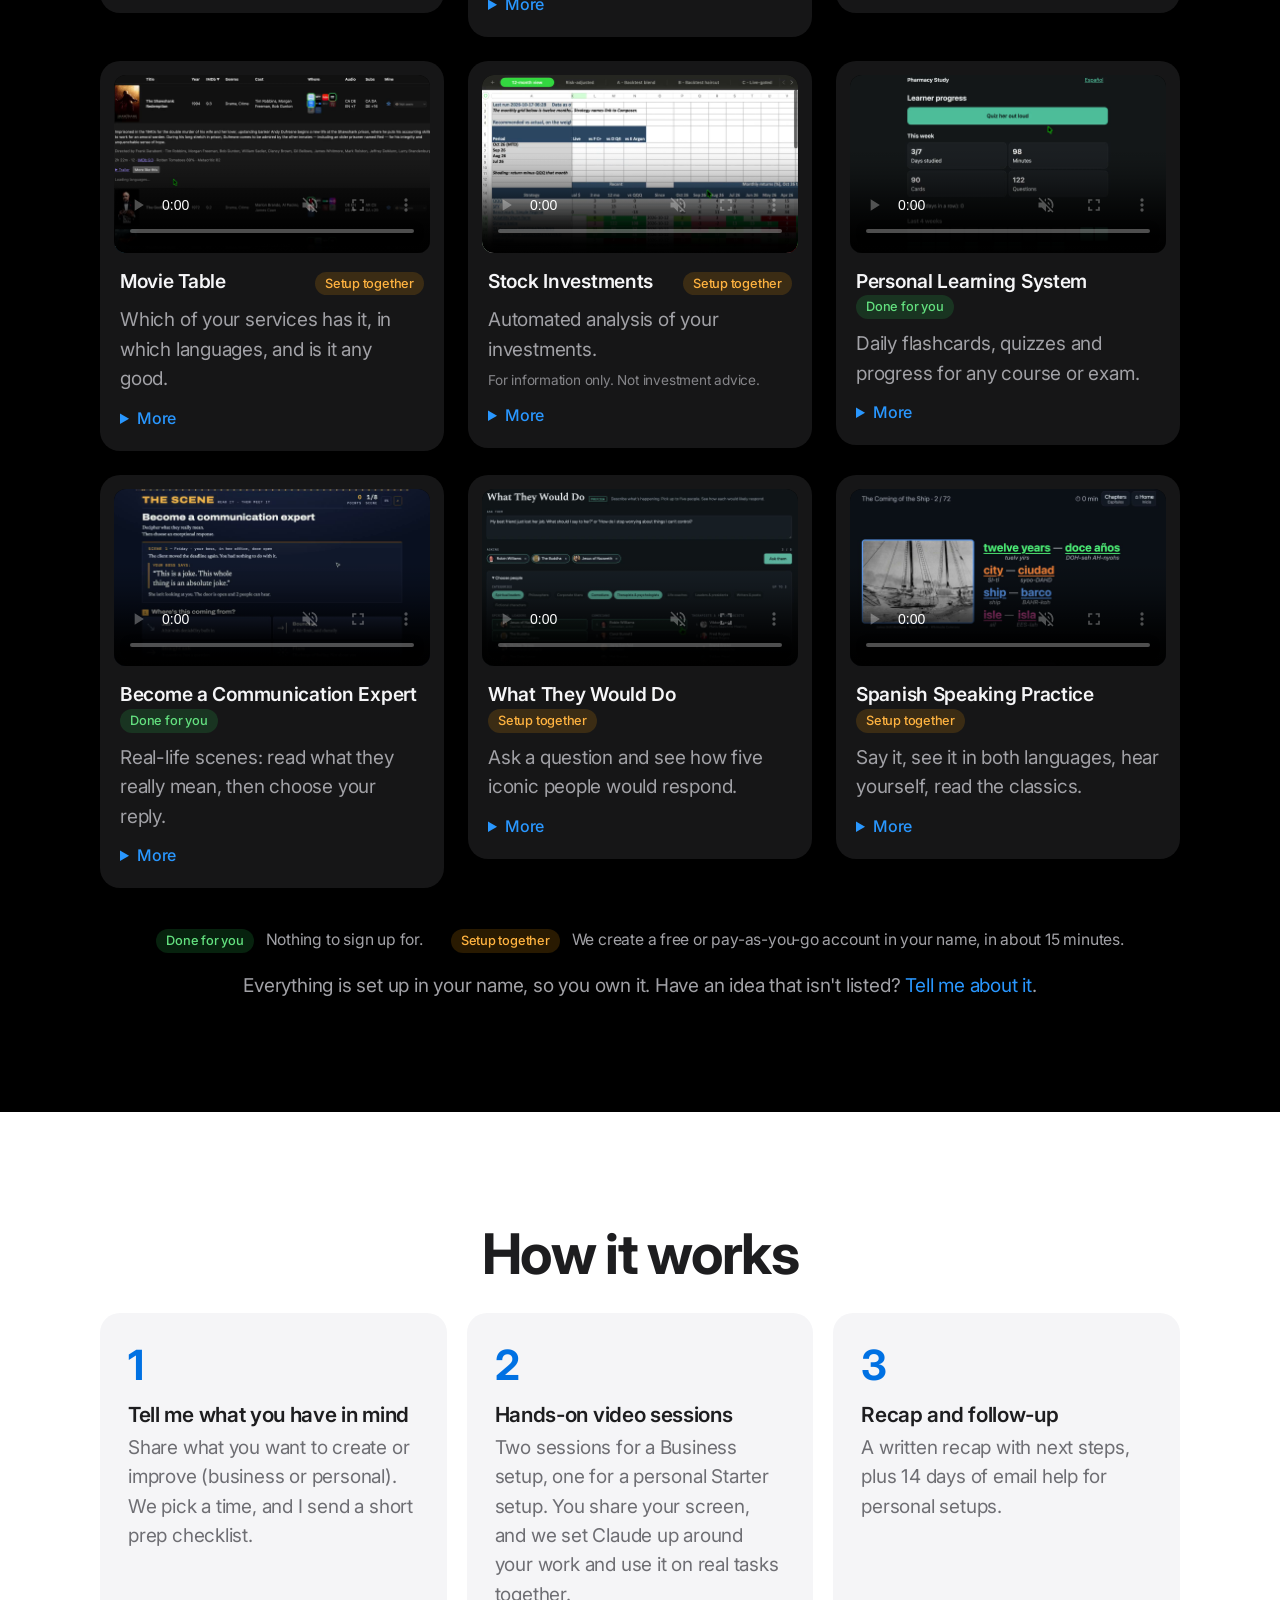
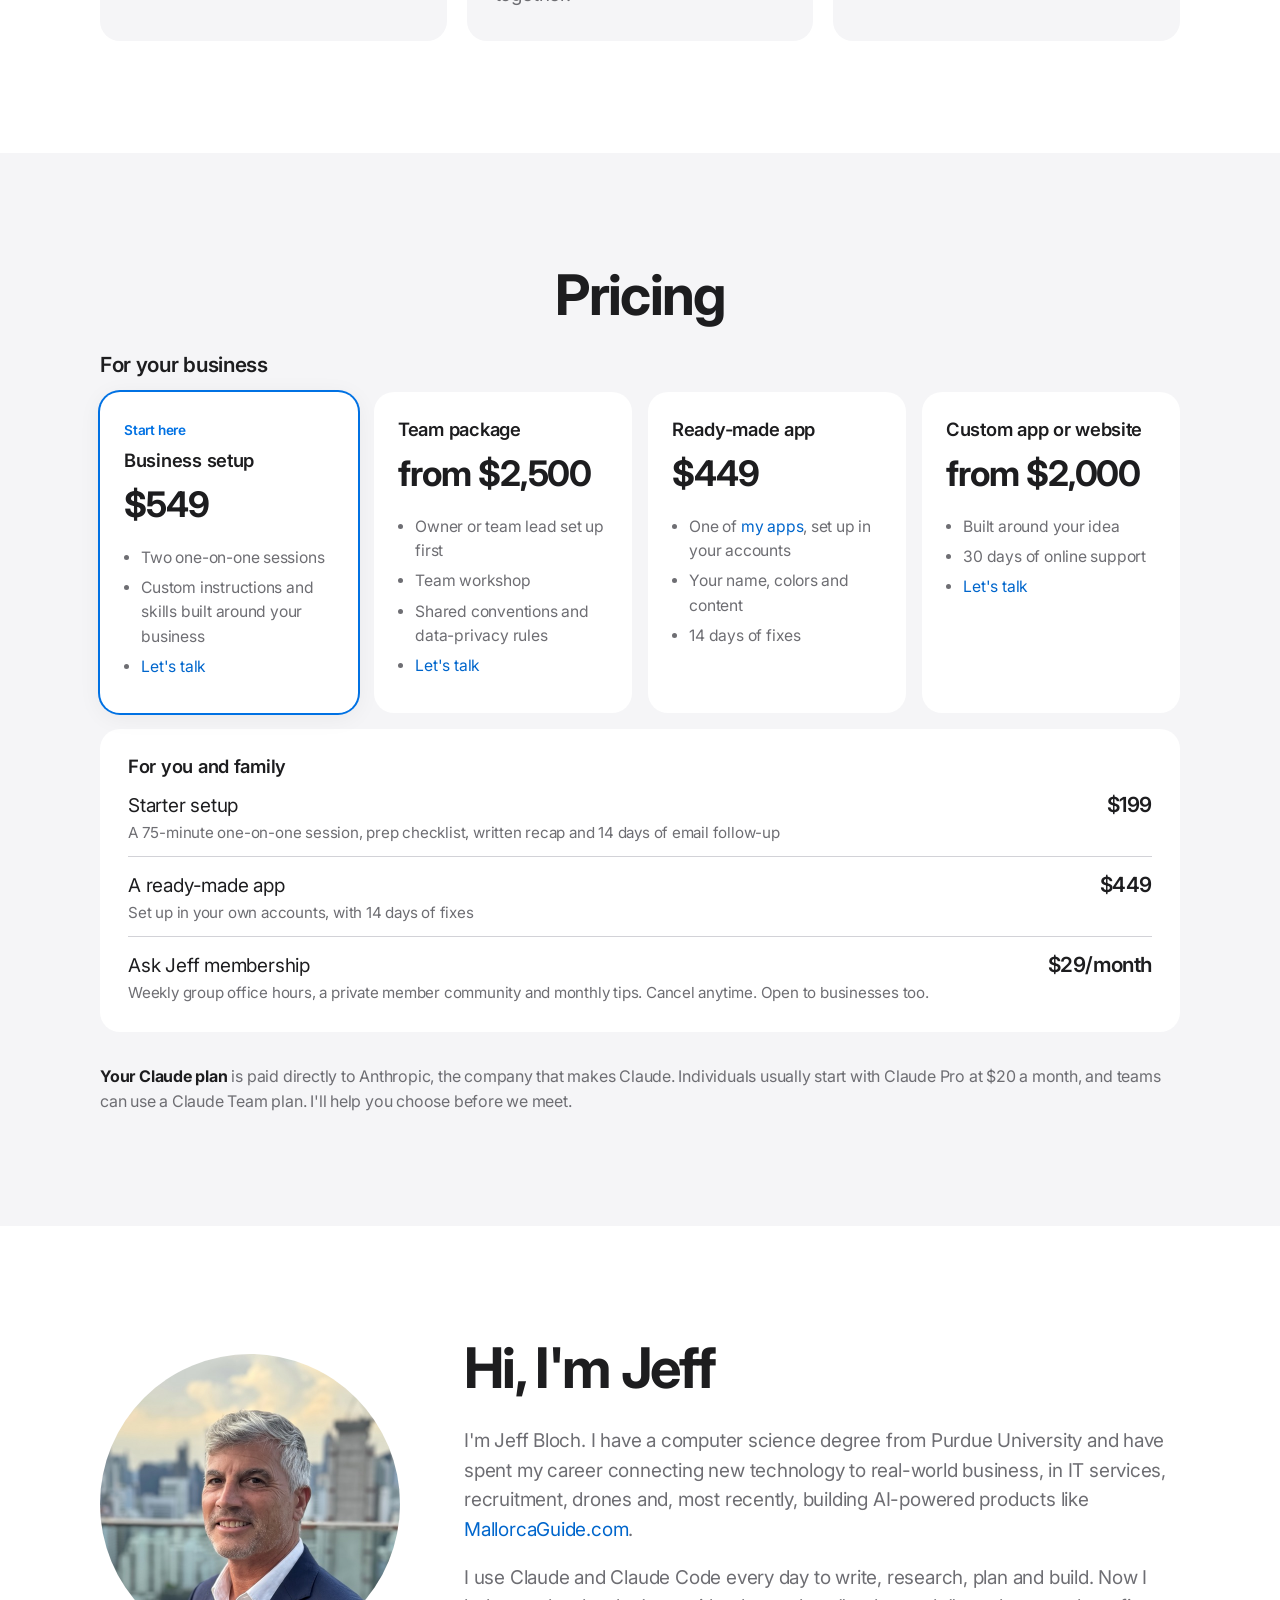
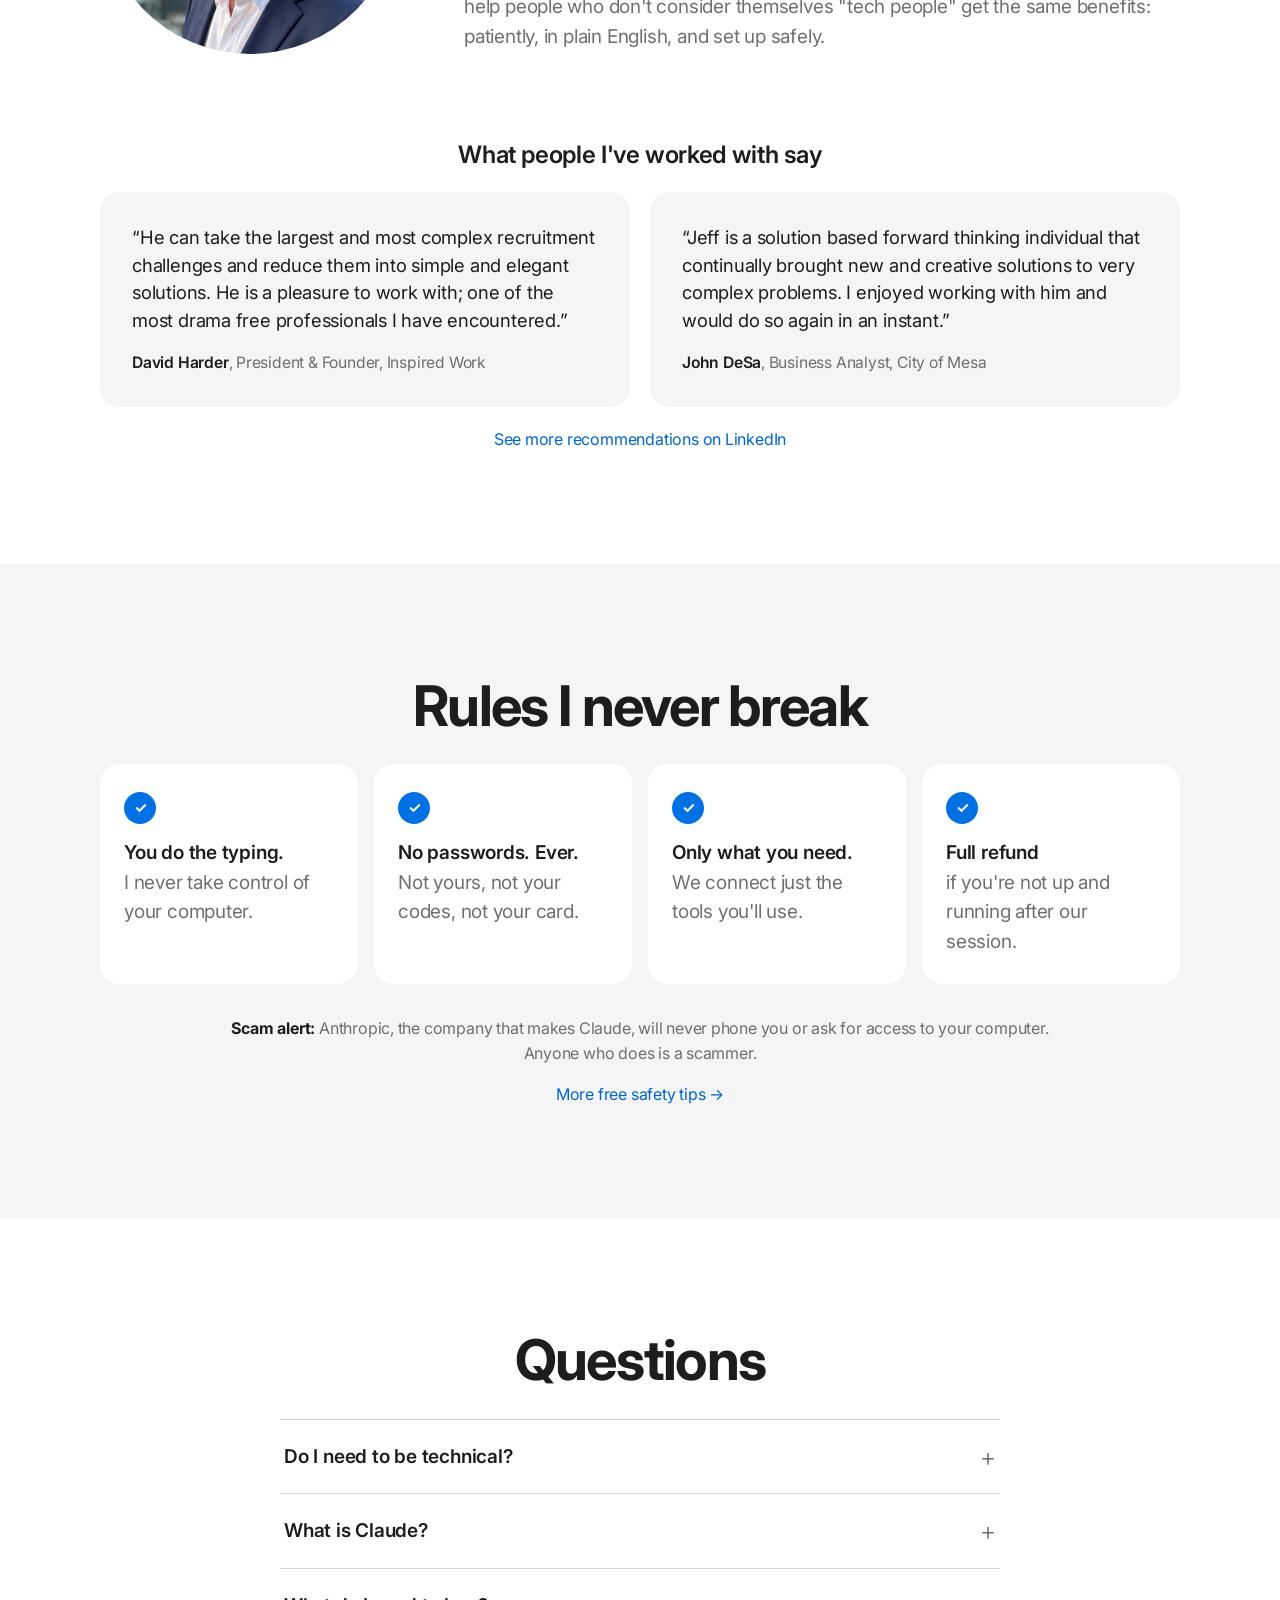
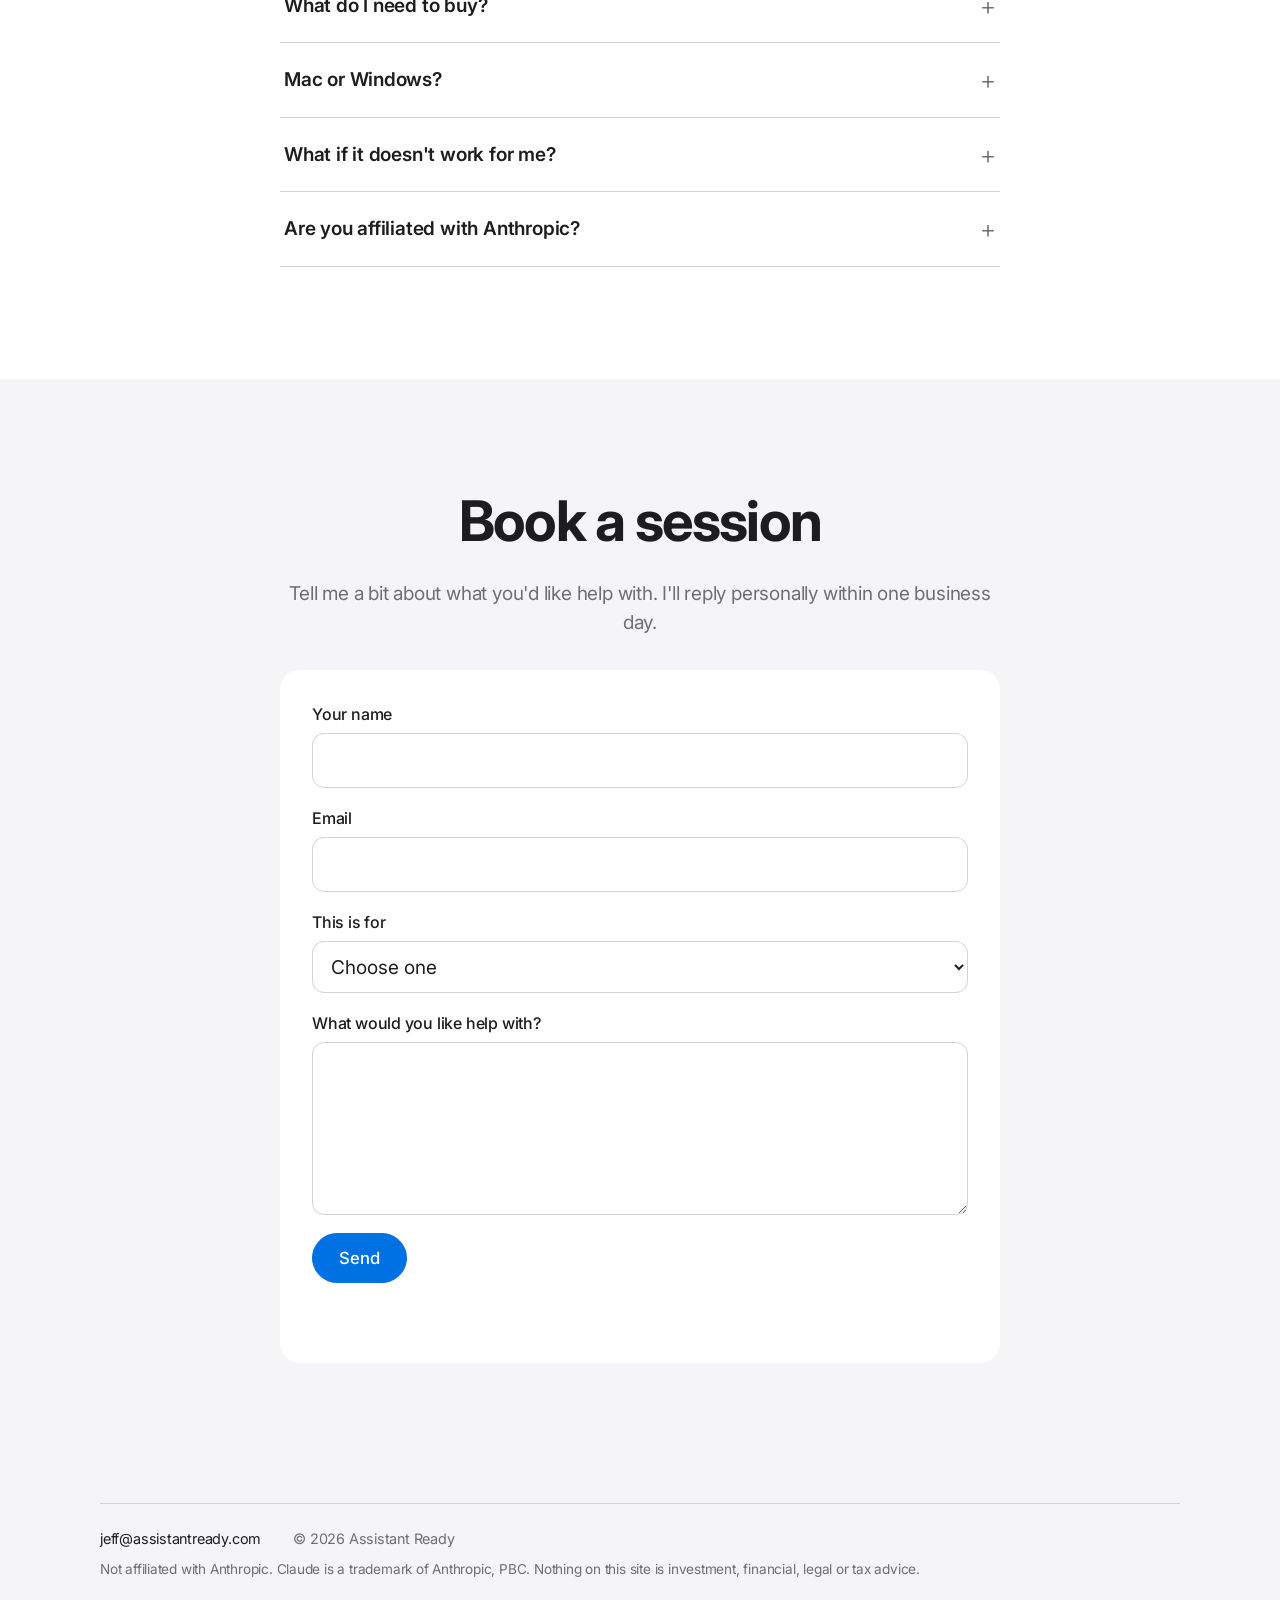
==== commit 7ad23cb2: "Add a free Staying safe with AI guide and link it from Rules I never break Co-Authored-By: Claude Op" ====
--- a/index.html
+++ b/index.html
@@ -20,7 +20,7 @@
   <link rel="preconnect" href="https://fonts.googleapis.com">
   <link rel="preconnect" href="https://fonts.gstatic.com" crossorigin>
   <link href="https://fonts.googleapis.com/css2?family=Inter:wght@400;500;600;700&display=swap" rel="stylesheet">
-  <link rel="stylesheet" href="styles.css?v=9">
+  <link rel="stylesheet" href="styles.css?v=10">
 </head>
 <body>
   <a class="skip-link" href="#main">Skip to content</a>
@@ -252,6 +252,7 @@
           <li><p><strong>Full refund</strong> if you're not up and running after our session.</p></li>
         </ul>
         <p class="scam-note"><strong>Scam alert:</strong> Anthropic, the company that makes Claude, will never phone you or ask for access to your computer. Anyone who does is a scammer.</p>
+        <p class="safety-more"><a href="safety.html">More free safety tips &rarr;</a></p>
       </div>
     </section>
 
--- a/styles.css
+++ b/styles.css
@@ -273,6 +273,23 @@
 .scam-note { margin: 32px auto 0; padding: 0; max-width: 820px; text-align: center; color: var(--ink-soft); font-size: 1rem; }
 .scam-note strong { color: var(--ink); }
 
+/* Safety guide page */
+.guide-intro { padding: 88px 0 56px; text-align: center; }
+.guide-intro .lead { margin-inline: auto; }
+.guide-meta { margin: 20px 0 0; color: var(--ink-soft); font-size: 0.95rem; }
+.guide-section { padding: 72px 0; }
+.guide-section h2 { font-size: clamp(1.8rem, 4vw, 2.6rem); }
+.guide-lead { margin: -0.3em 0 28px; color: var(--ink-soft); font-size: 1.2rem; }
+.tips { list-style: none; margin: 0; padding: 0; display: grid; gap: 16px; }
+.tips li { background: var(--gray); border-radius: var(--radius); padding: 24px 26px; }
+.section-tint .tips li { background: var(--white); }
+.tips h3 { font-size: 1.15rem; margin: 0 0 6px; }
+.tips p { margin: 0; color: var(--ink-soft); }
+.tips .tip-links { margin-top: 10px; font-size: 1rem; }
+.guide-cta { text-align: center; }
+.guide-cta .btn { margin-top: 8px; }
+.safety-more { margin: 16px auto 0; text-align: center; font-size: 1rem; }
+
 /* FAQ */
 details:not(.more) {
   border-bottom: 1px solid var(--line);
@@ -332,4 +349,7 @@
   .filters { width: auto; background: none; padding: 0; gap: 8px; }
   .filters button { background: var(--black-2); }
   .contact-form { padding: 22px; }
-}
+  .guide-intro { padding: 56px 0 40px; }
+  .guide-section { padding: 52px 0; }
+  .tips li { padding: 20px; }
+}
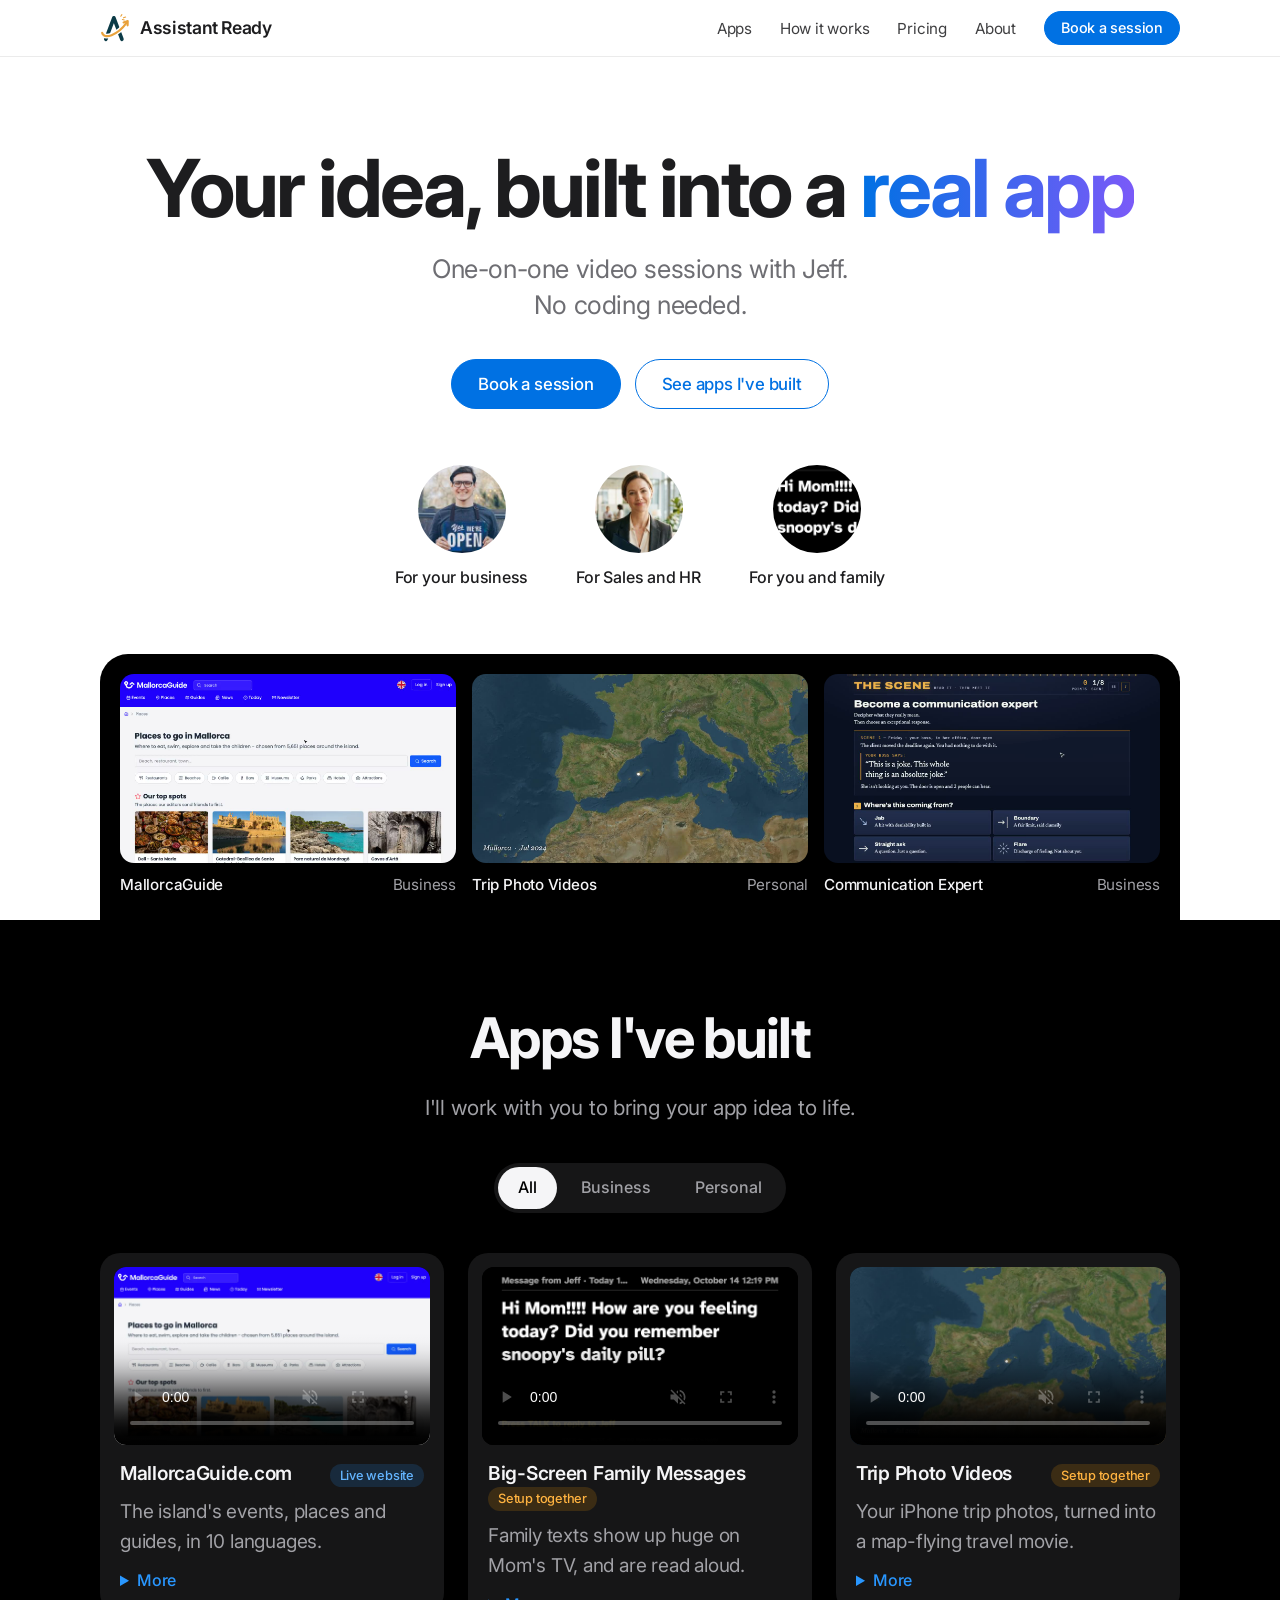
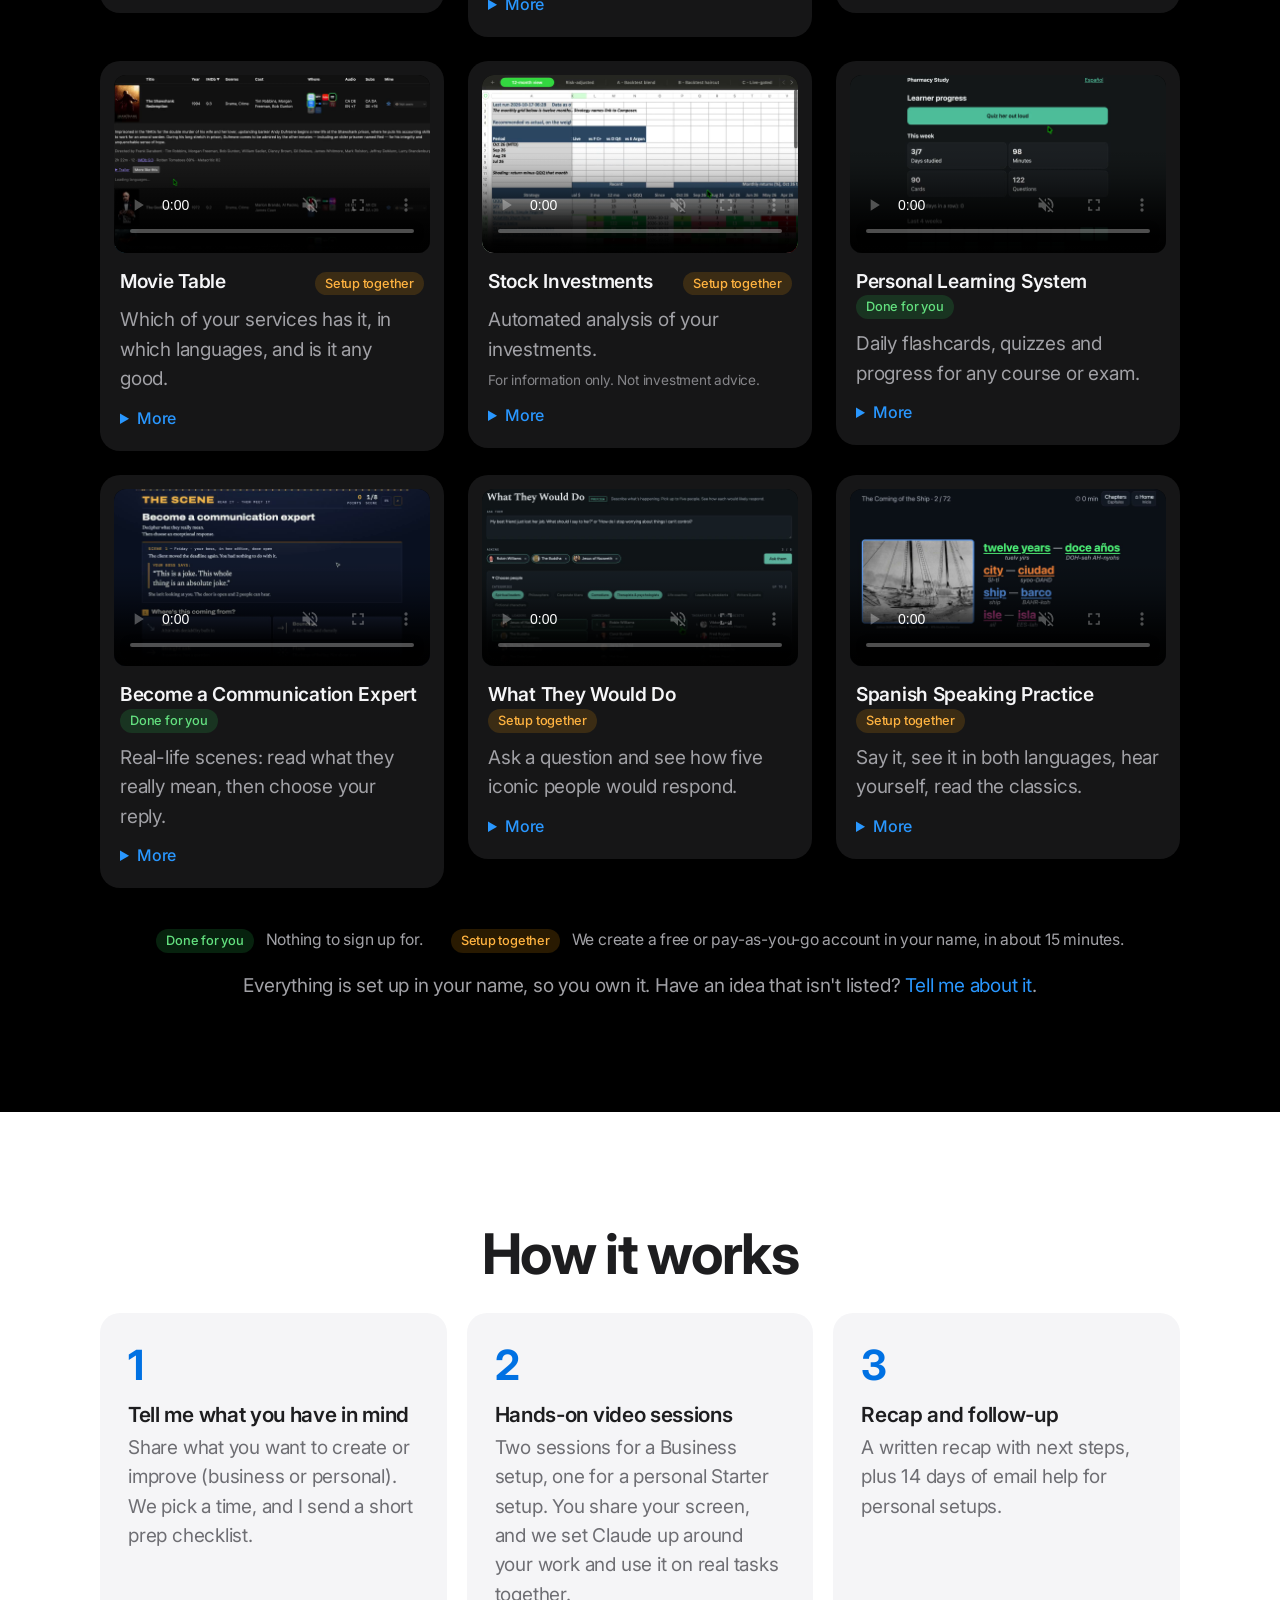
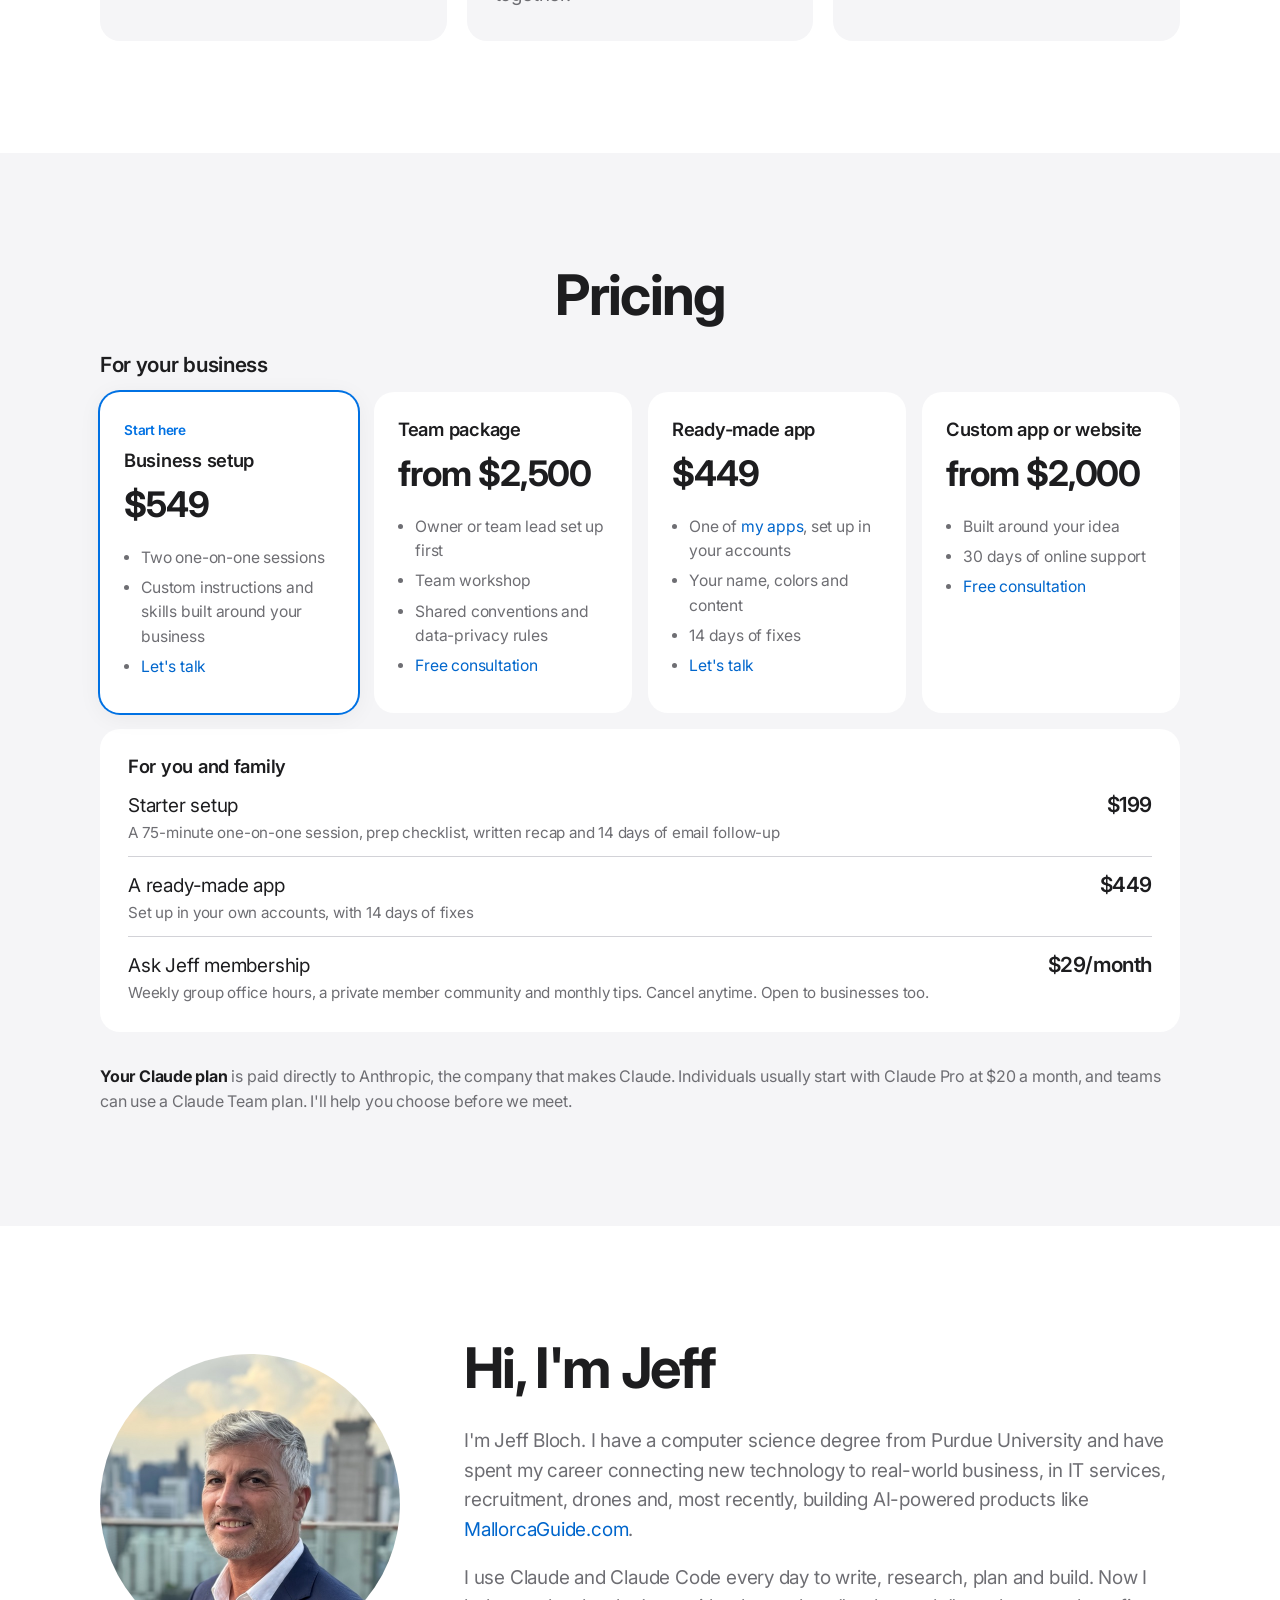
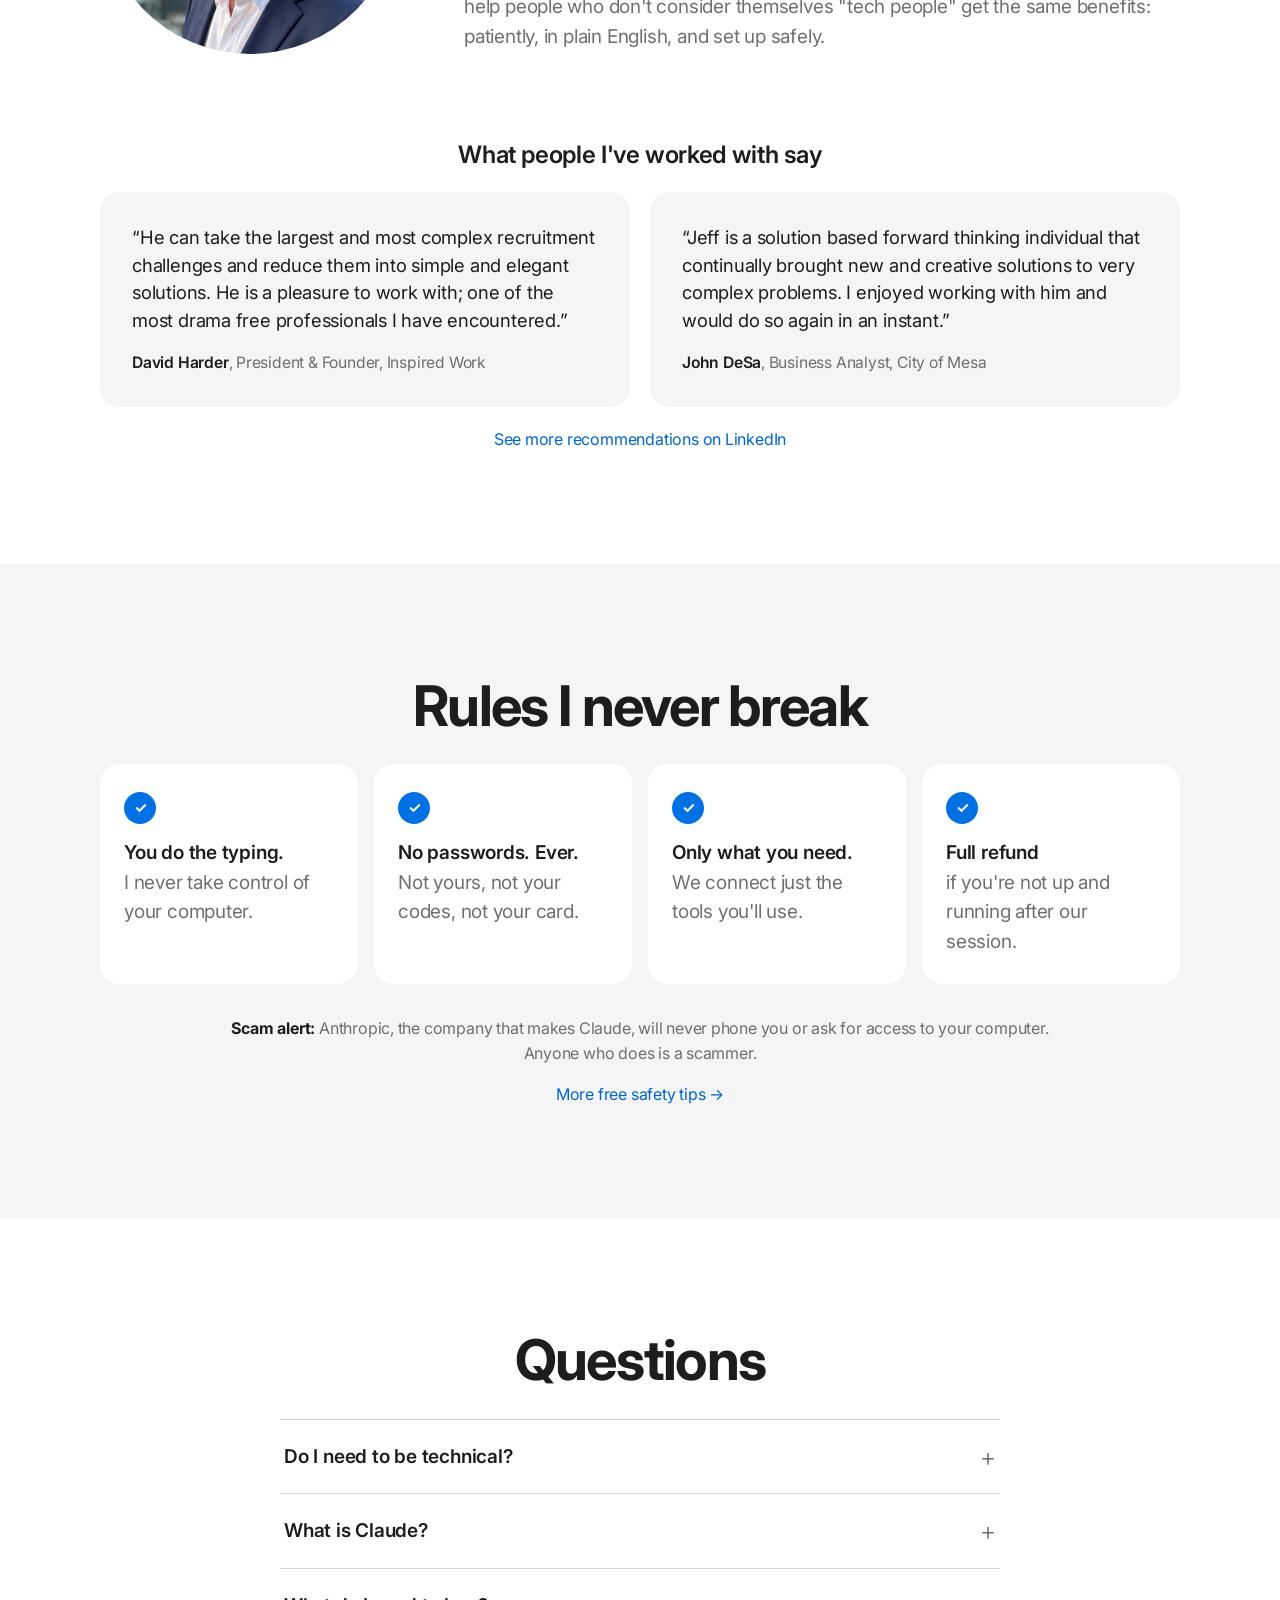
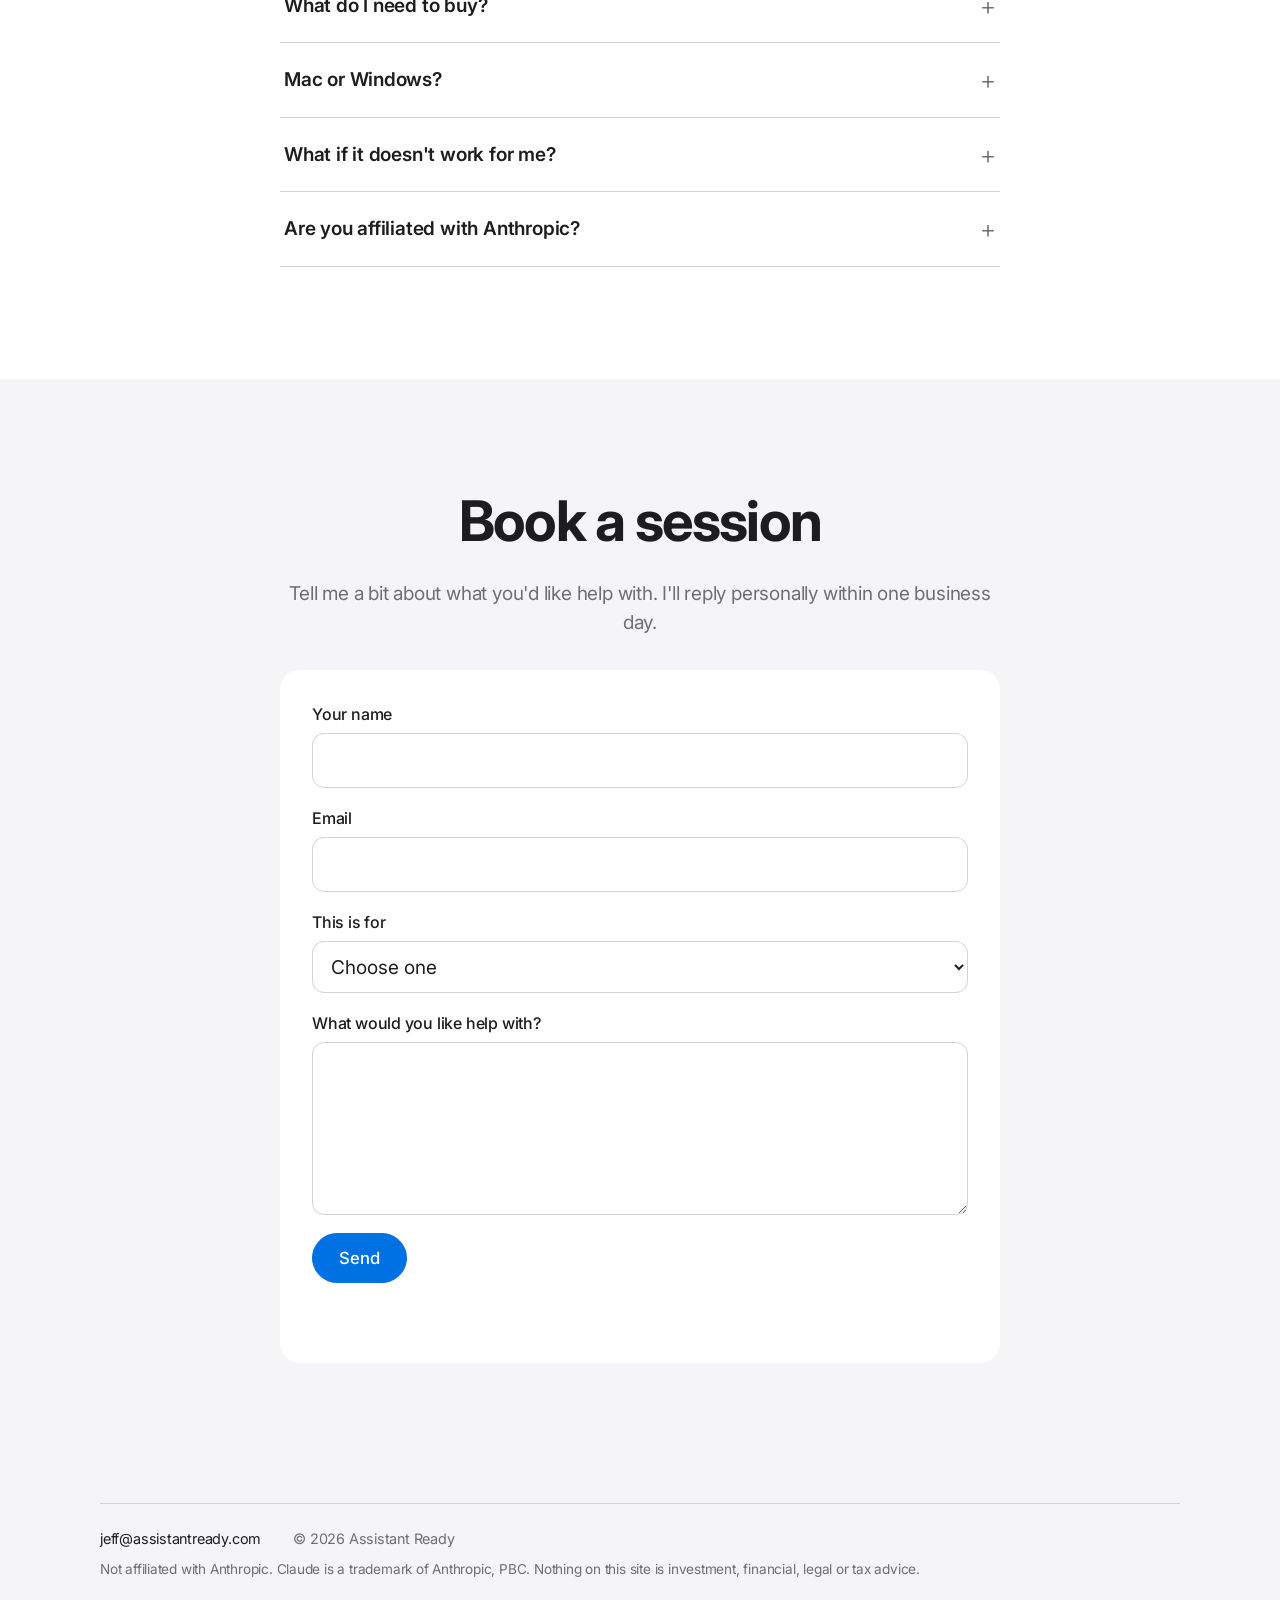
==== commit e156c726: "Add a contact link to every business pricing card, alternating Let's talk and Free consultation Co-A" ====
--- a/index.html
+++ b/index.html
@@ -181,7 +181,7 @@
               <li>Owner or team lead set up first</li>
               <li>Team workshop</li>
               <li>Shared conventions and data-privacy rules</li>
-              <li><a href="#contact">Let's talk</a></li>
+              <li><a href="#contact">Free consultation</a></li>
             </ul>
           </article>
           <article class="card price-card">
@@ -191,6 +191,7 @@
               <li>One of <a href="#apps">my apps</a>, set up in your accounts</li>
               <li>Your name, colors and content</li>
               <li>14 days of fixes</li>
+              <li><a href="#contact">Let's talk</a></li>
             </ul>
           </article>
           <article class="card price-card">
@@ -199,7 +200,7 @@
             <ul>
               <li>Built around your idea</li>
               <li>30 days of online support</li>
-              <li><a href="#contact">Let's talk</a></li>
+              <li><a href="#contact">Free consultation</a></li>
             </ul>
           </article>
         </div>
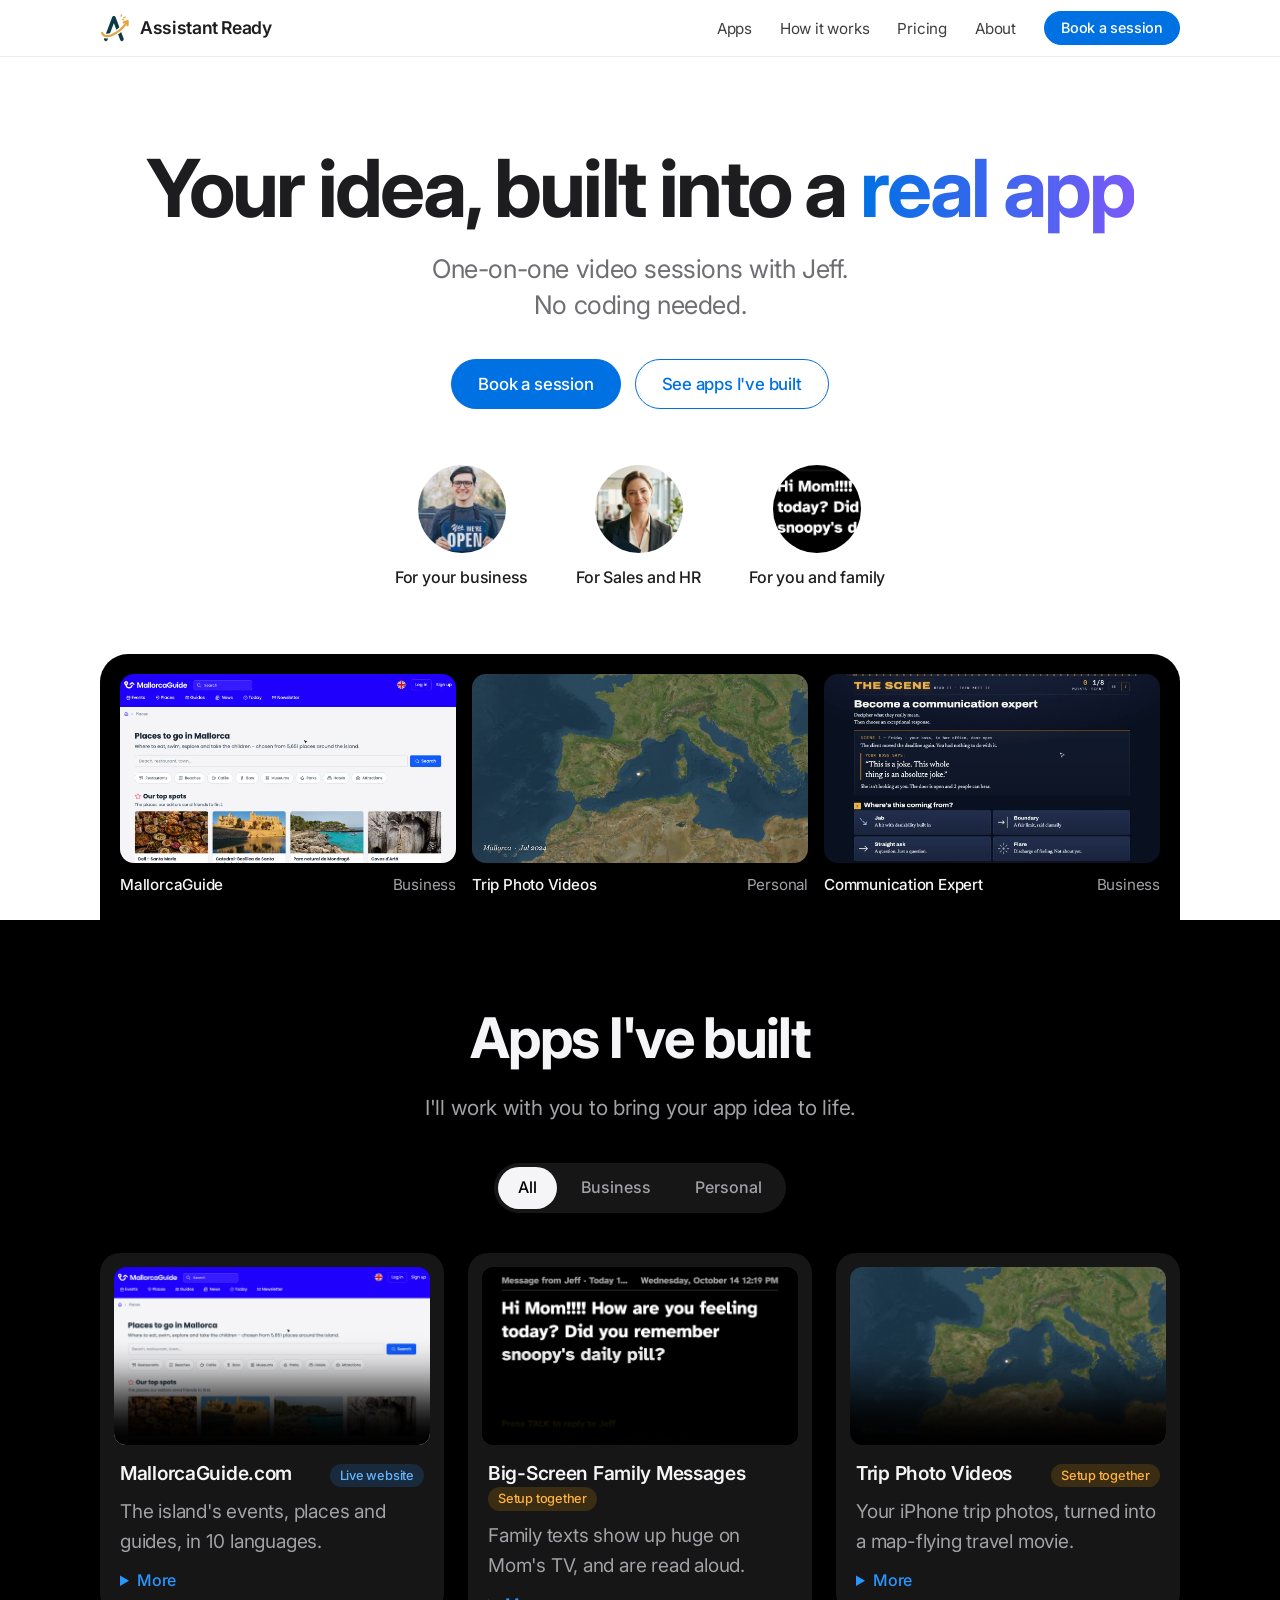
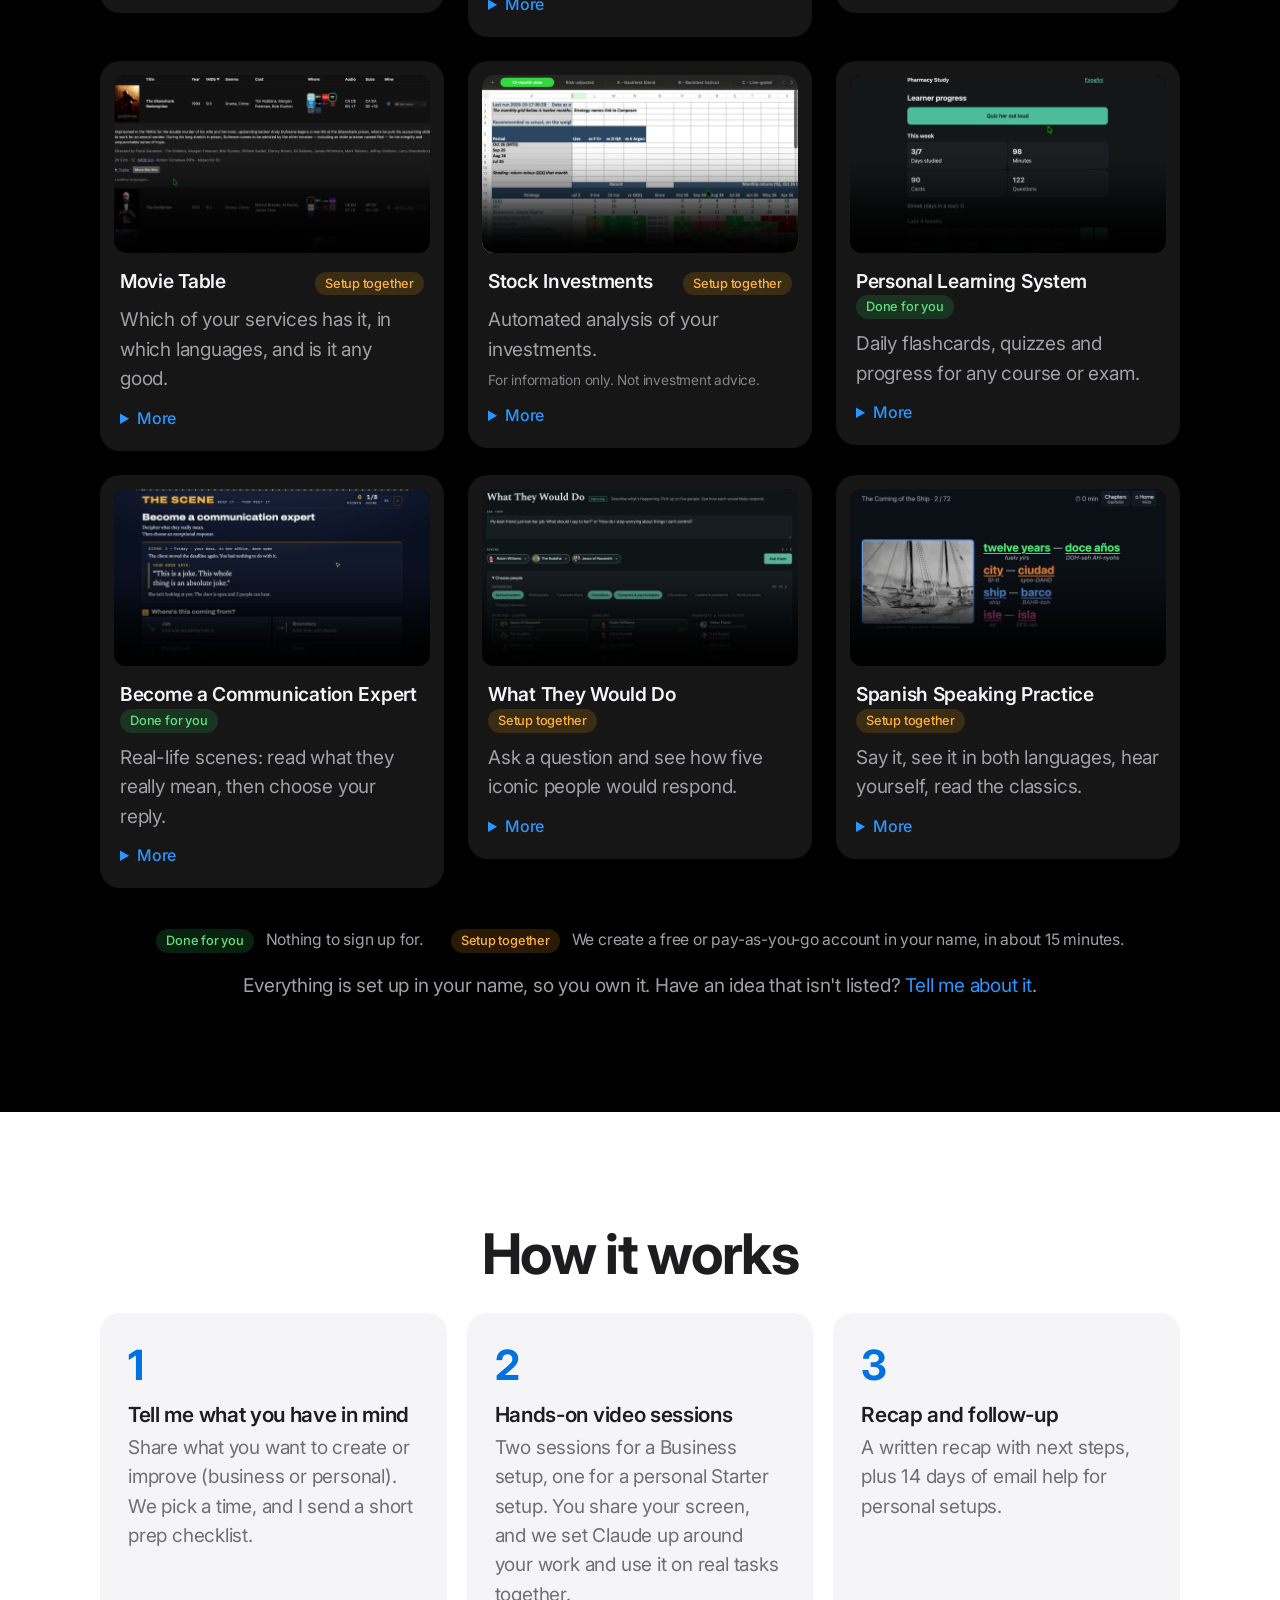
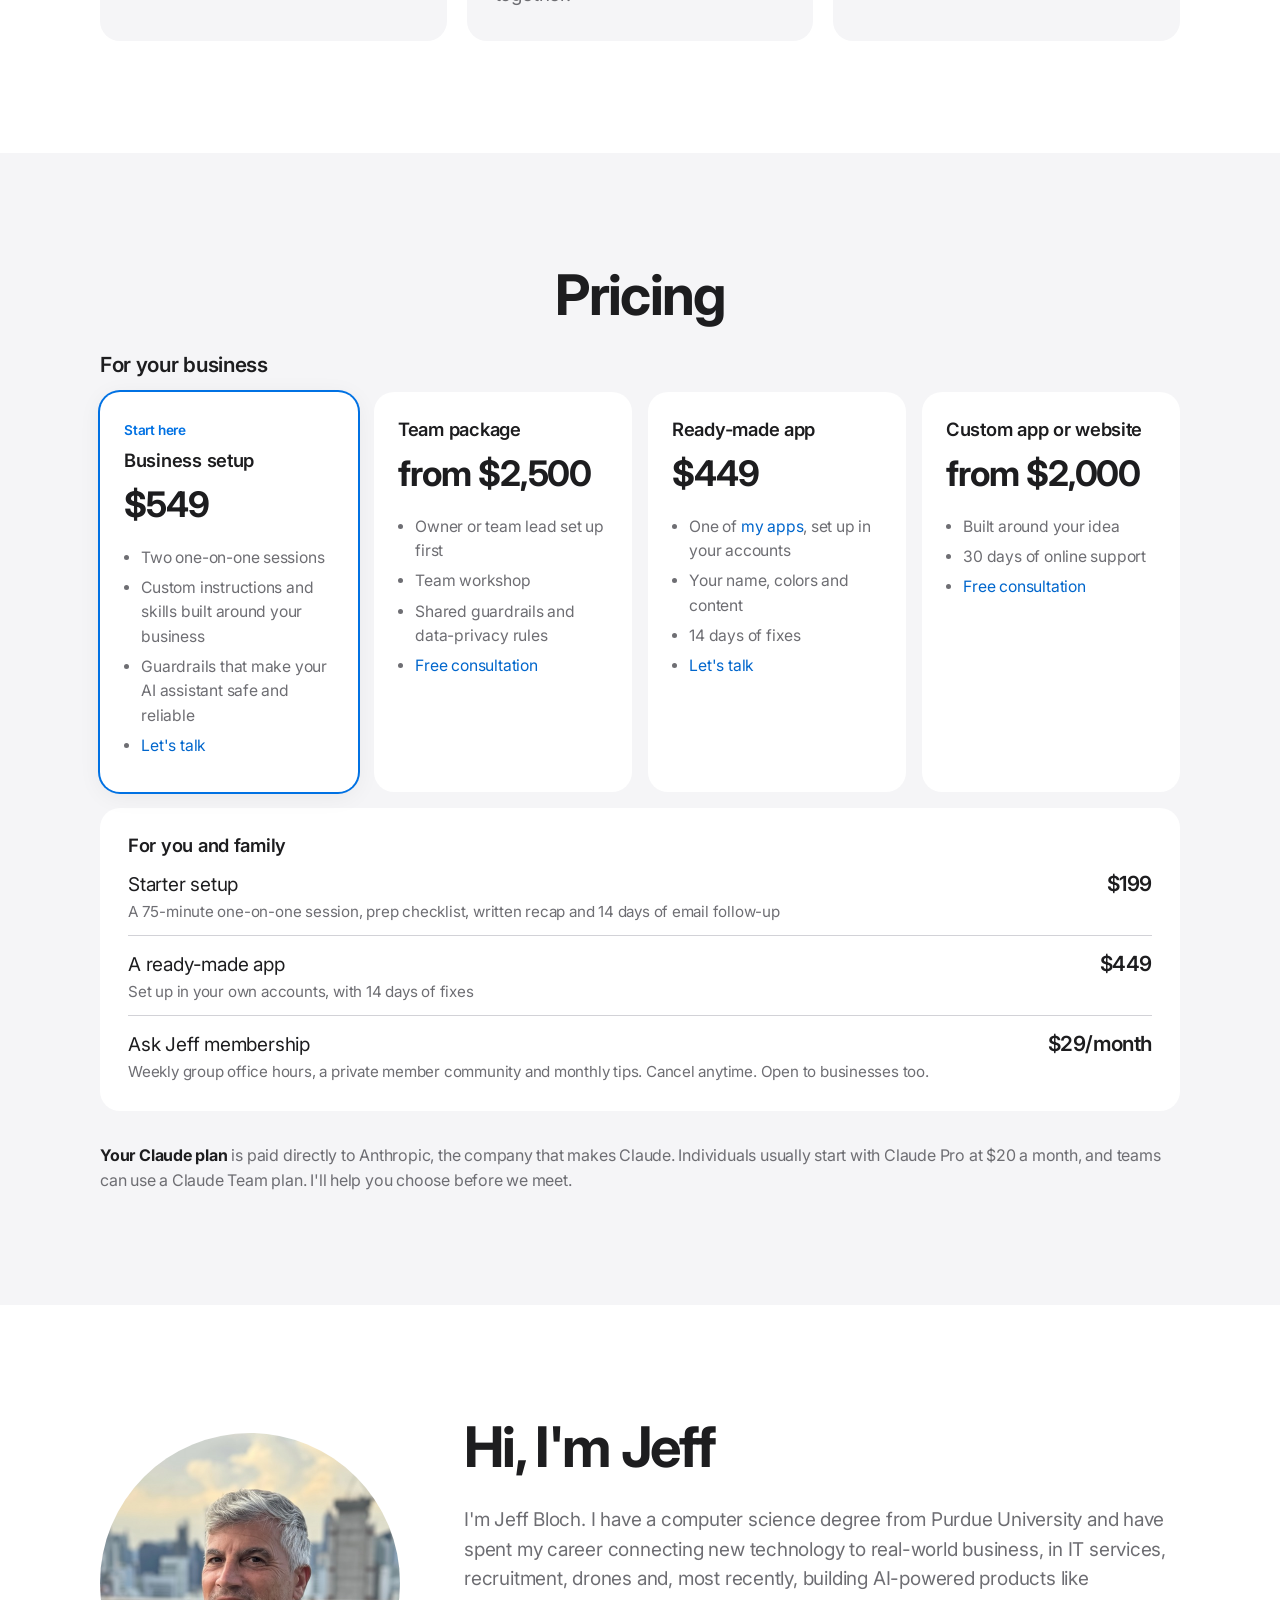
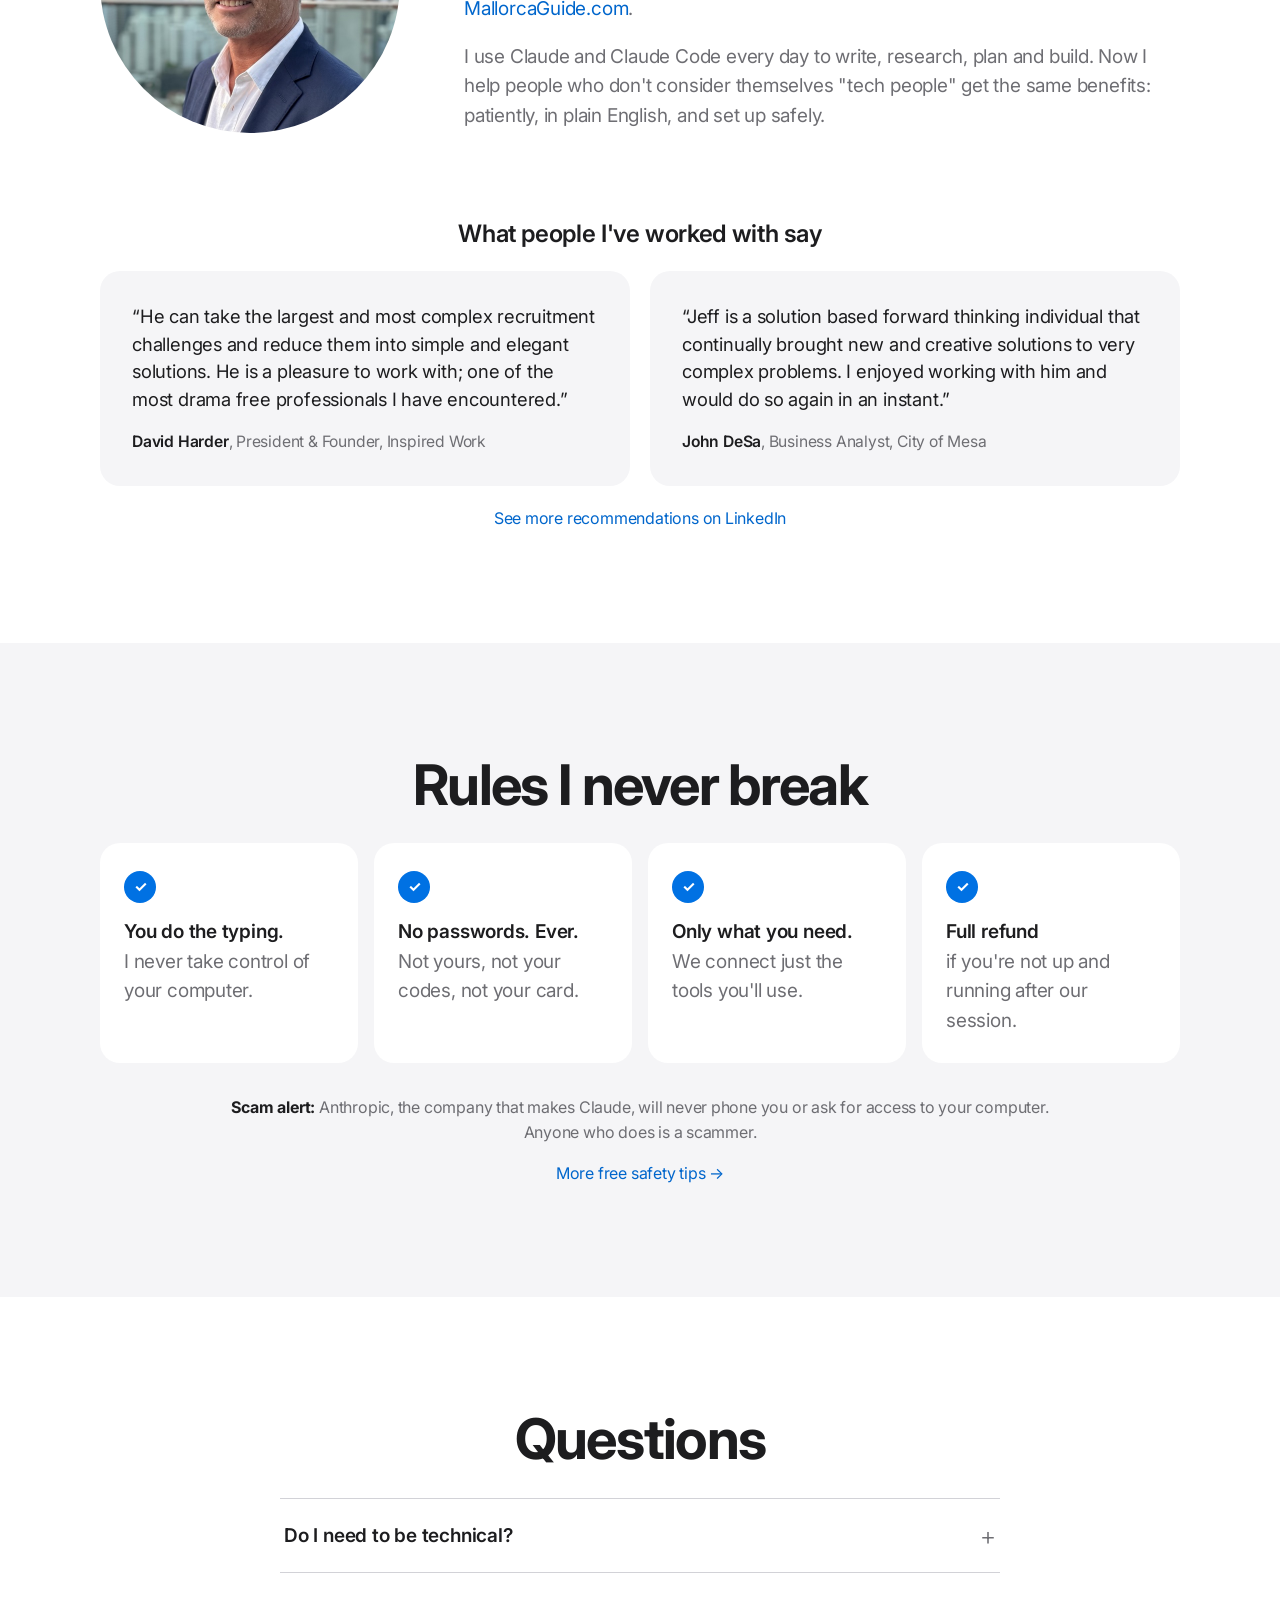
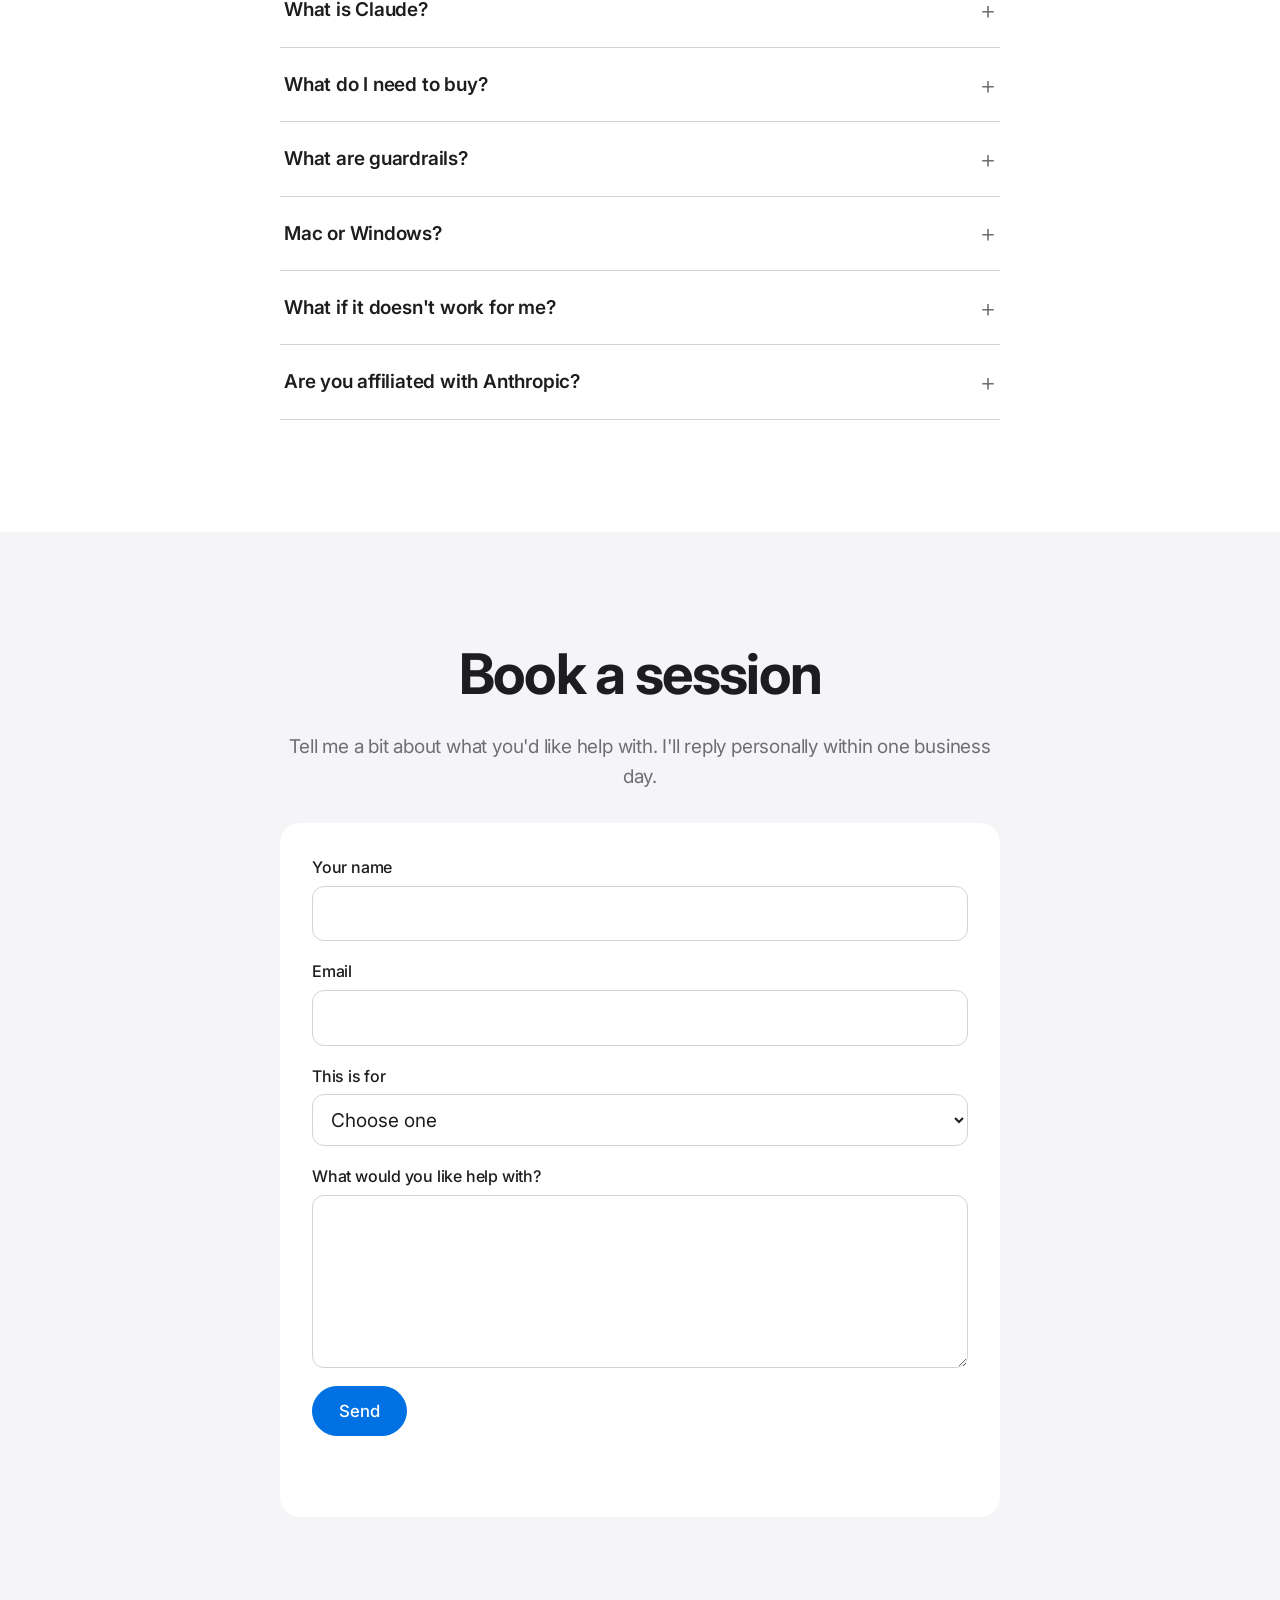
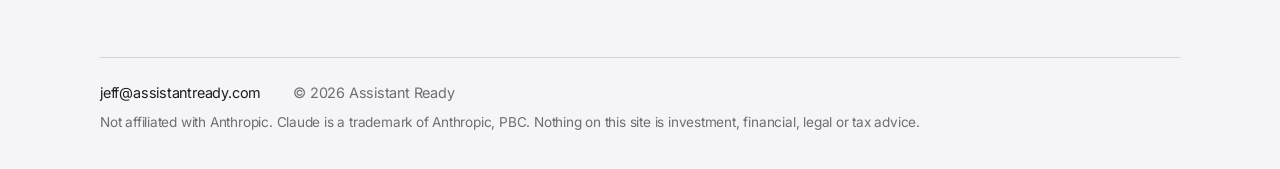
==== commit 8cbf4fb9: "Use guardrails terminology: Business setup bullet, Team package, meta description and a new FAQ Co-A" ====
--- a/index.html
+++ b/index.html
@@ -4,7 +4,7 @@
   <meta charset="utf-8">
   <meta name="viewport" content="width=device-width, initial-scale=1">
   <title>Assistant Ready — Your AI assistant set up safely, your ideas built into apps</title>
-  <meta name="description" content="One-on-one video sessions that set up Claude, the AI assistant, for your business, then turn your ideas into websites and apps. For small businesses, sales and HR teams, and individuals.">
+  <meta name="description" content="One-on-one video sessions that set up Claude, the AI assistant, for your business with guardrails that make it safe and reliable, then turn your ideas into websites and apps. For small businesses, sales and HR teams, and individuals.">
   <meta property="og:type" content="website">
   <meta property="og:url" content="https://assistantready.com/">
   <meta property="og:title" content="Assistant Ready — Your AI assistant set up safely, your ideas built into apps">
@@ -171,6 +171,7 @@
             <ul>
               <li>Two one-on-one sessions</li>
               <li>Custom instructions and skills built around your business</li>
+              <li>Guardrails that make your AI assistant safe and reliable</li>
               <li><a href="#contact">Let's talk</a></li>
             </ul>
           </article>
@@ -180,7 +181,7 @@
             <ul>
               <li>Owner or team lead set up first</li>
               <li>Team workshop</li>
-              <li>Shared conventions and data-privacy rules</li>
+              <li>Shared guardrails and data-privacy rules</li>
               <li><a href="#contact">Free consultation</a></li>
             </ul>
           </article>
@@ -271,6 +272,10 @@
         <details>
           <summary>What do I need to buy?</summary>
           <p>A Claude plan, paid directly to Anthropic. Claude Pro at $20 a month is right for most people. If you're using it for work, check first whether your company already has a Claude plan. I'll help you choose before we meet.</p>
+        </details>
+        <details>
+          <summary>What are guardrails?</summary>
+          <p>Guardrails are the rules we build into your setup that make your AI assistant safe and reliable: it reaches only the tools you connect, keeps private information out of places it doesn't belong, checks with you before sending or deleting anything, and follows your business's way of doing things every time.</p>
         </details>
         <details>
           <summary>Mac or Windows?</summary>
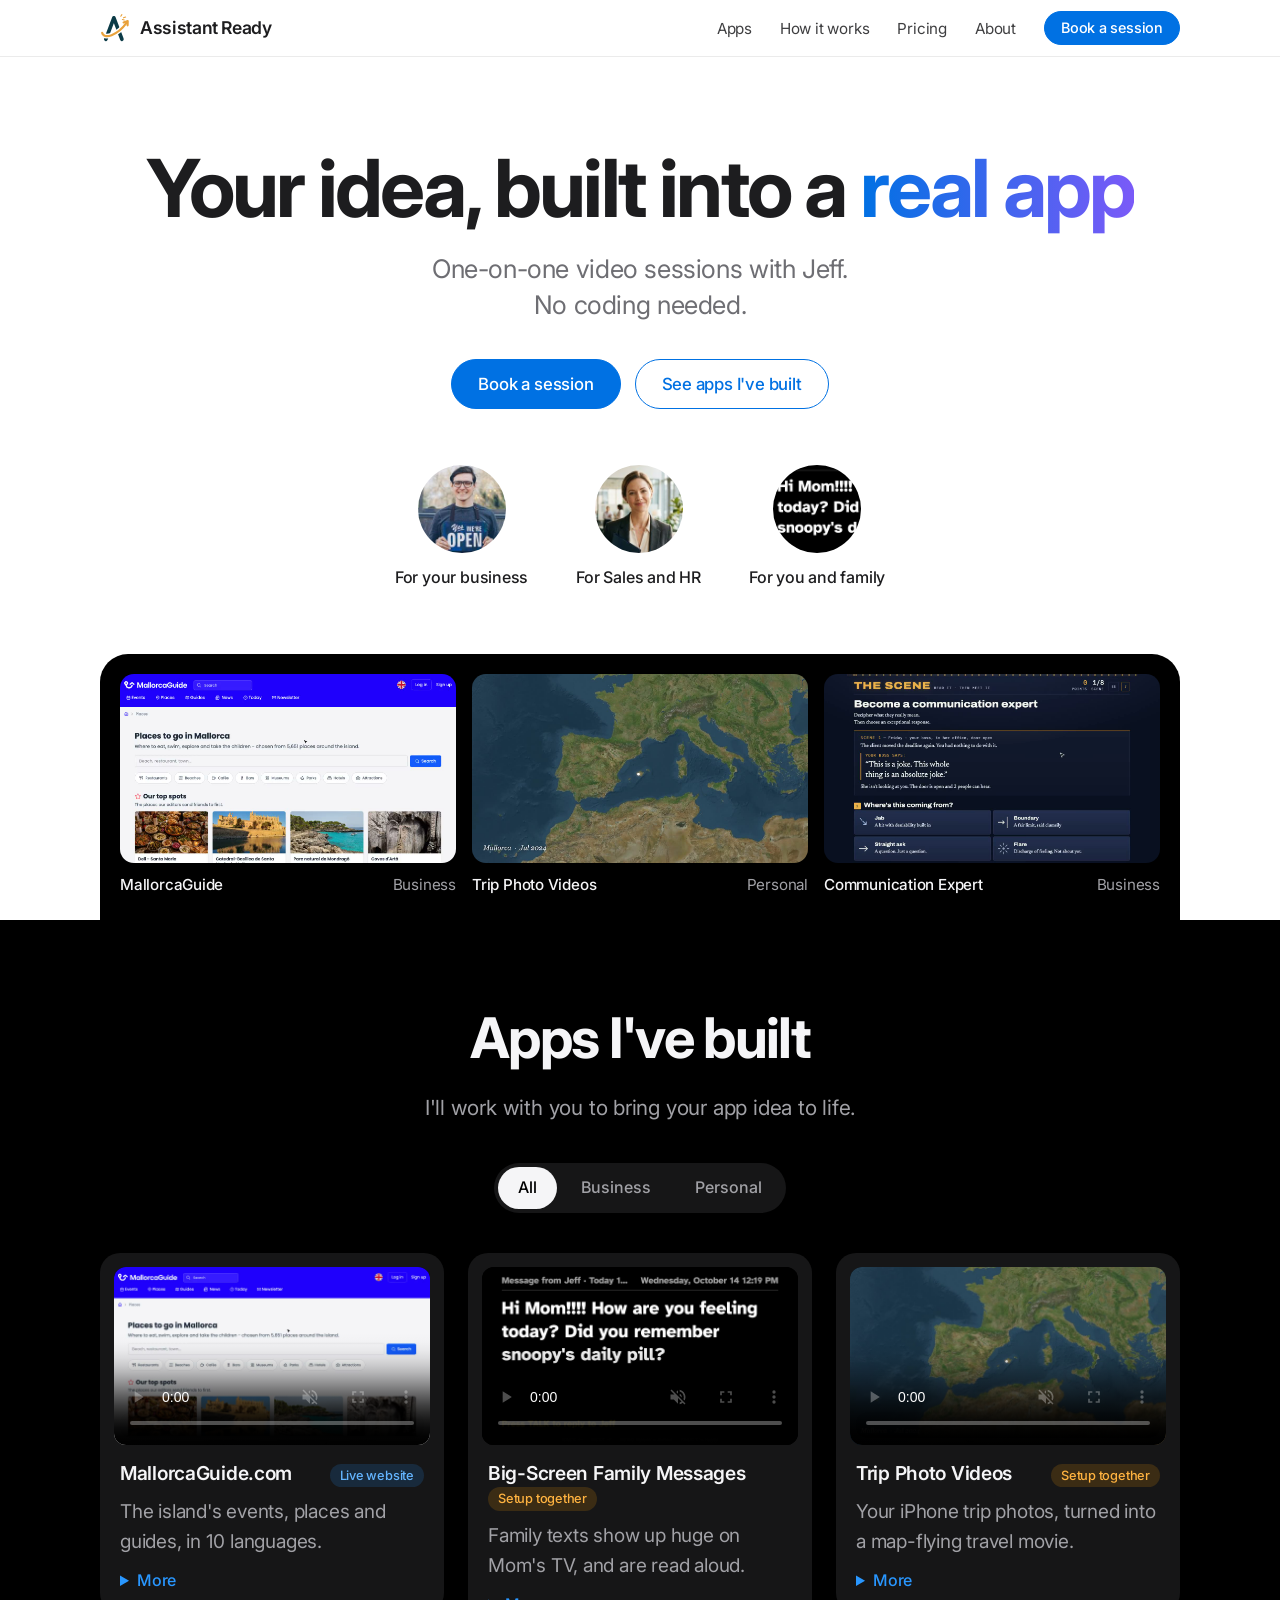
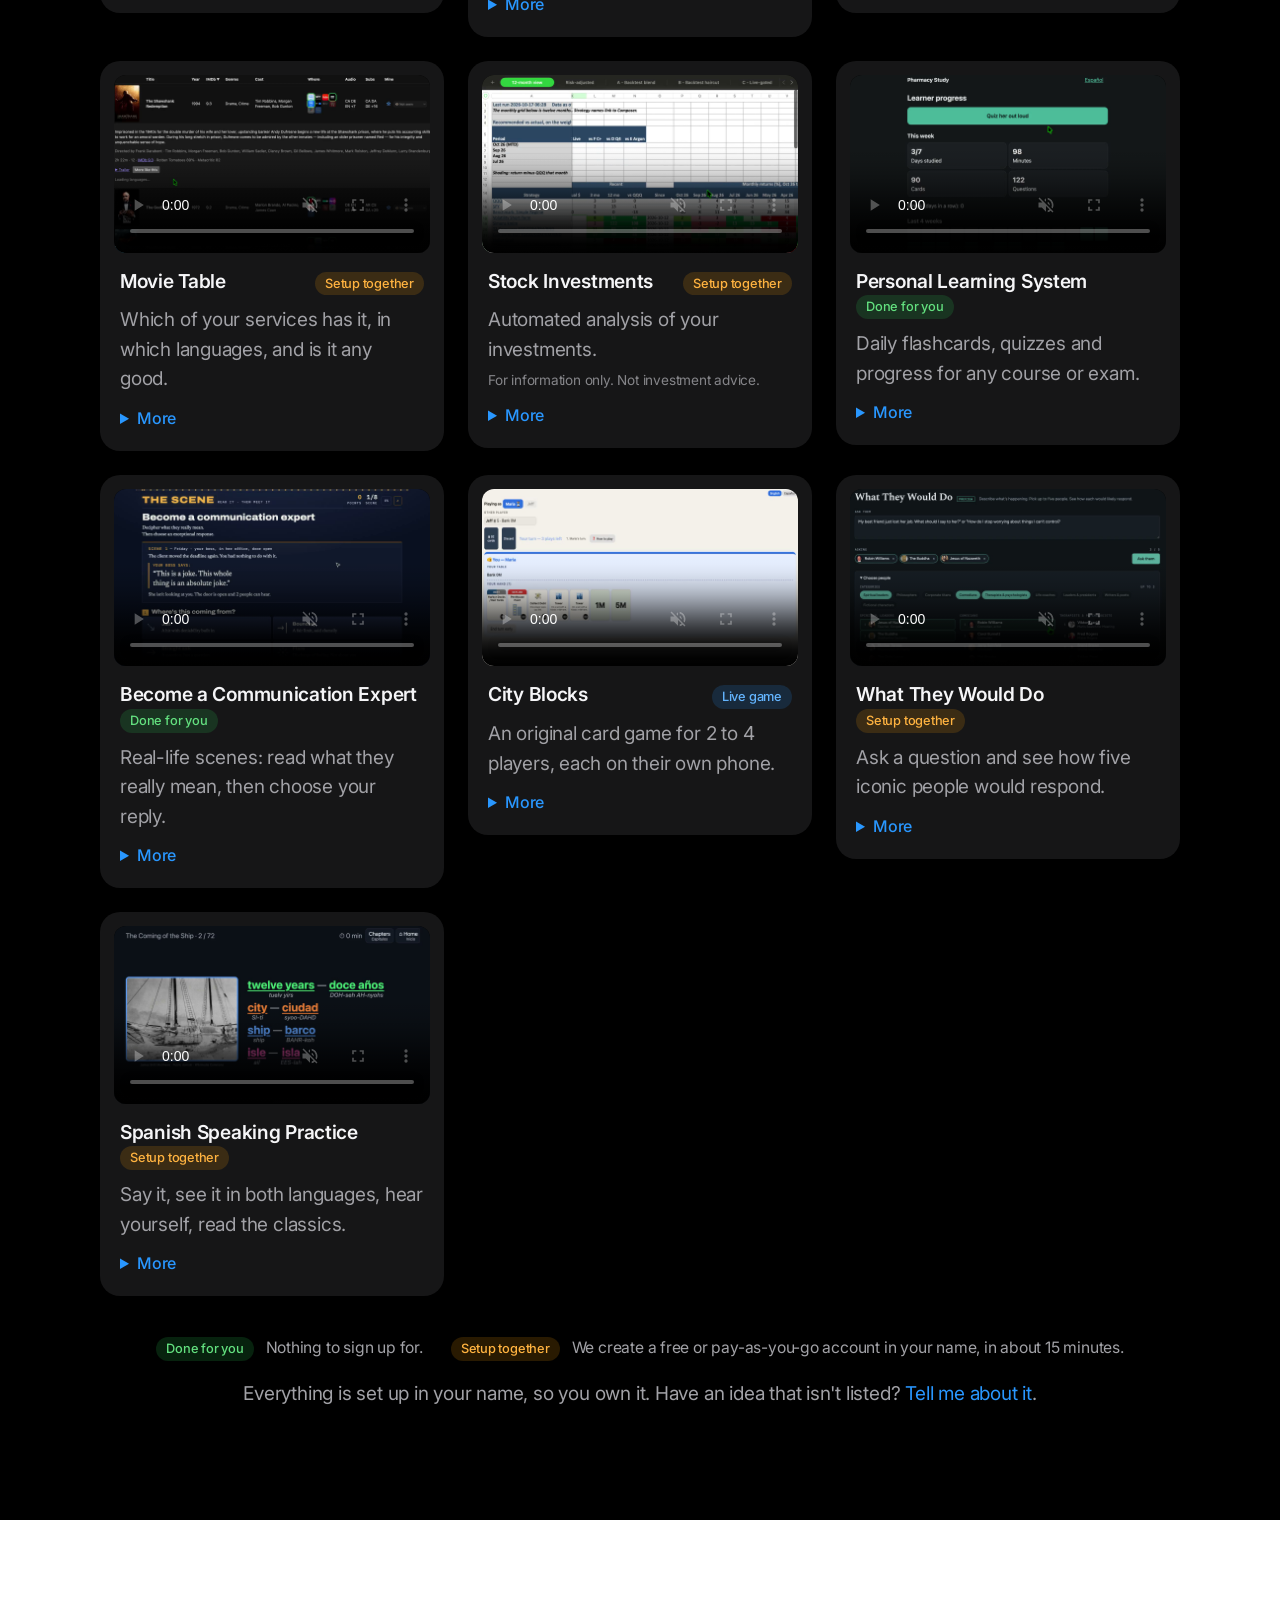
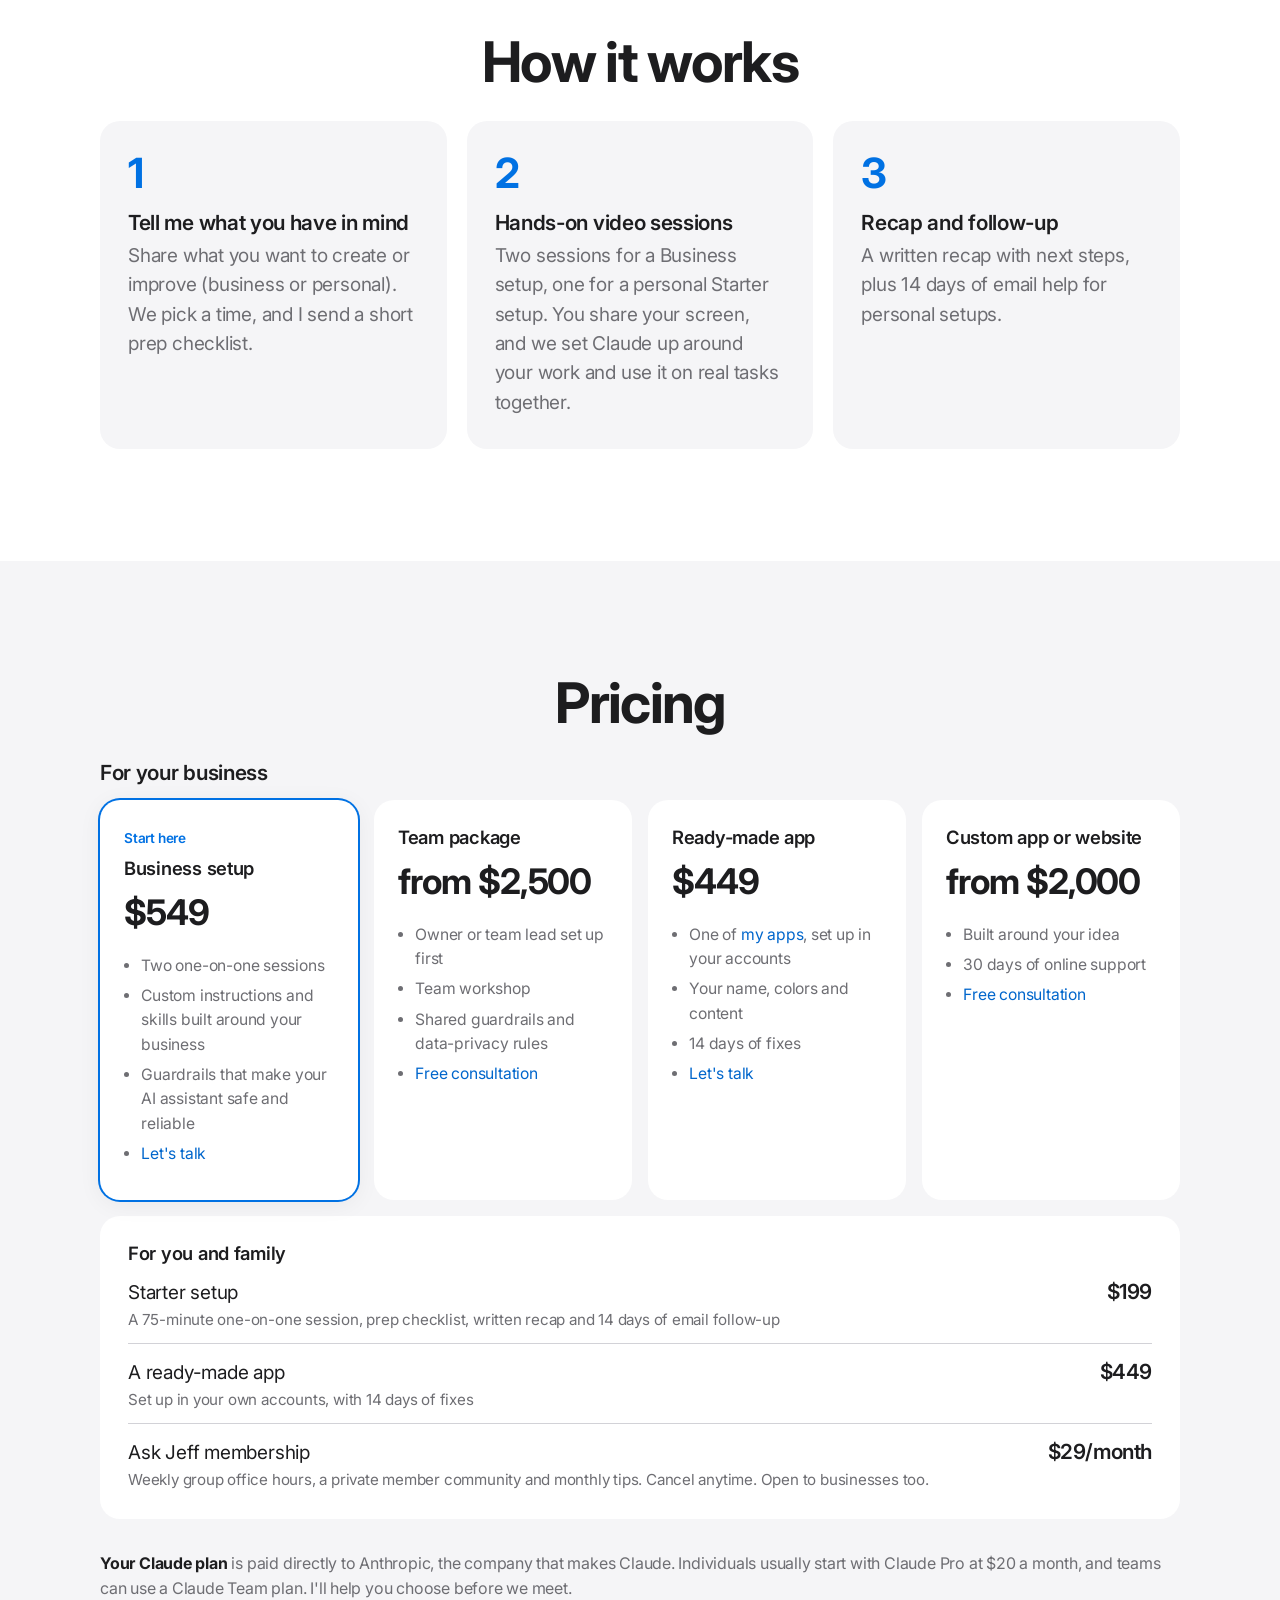
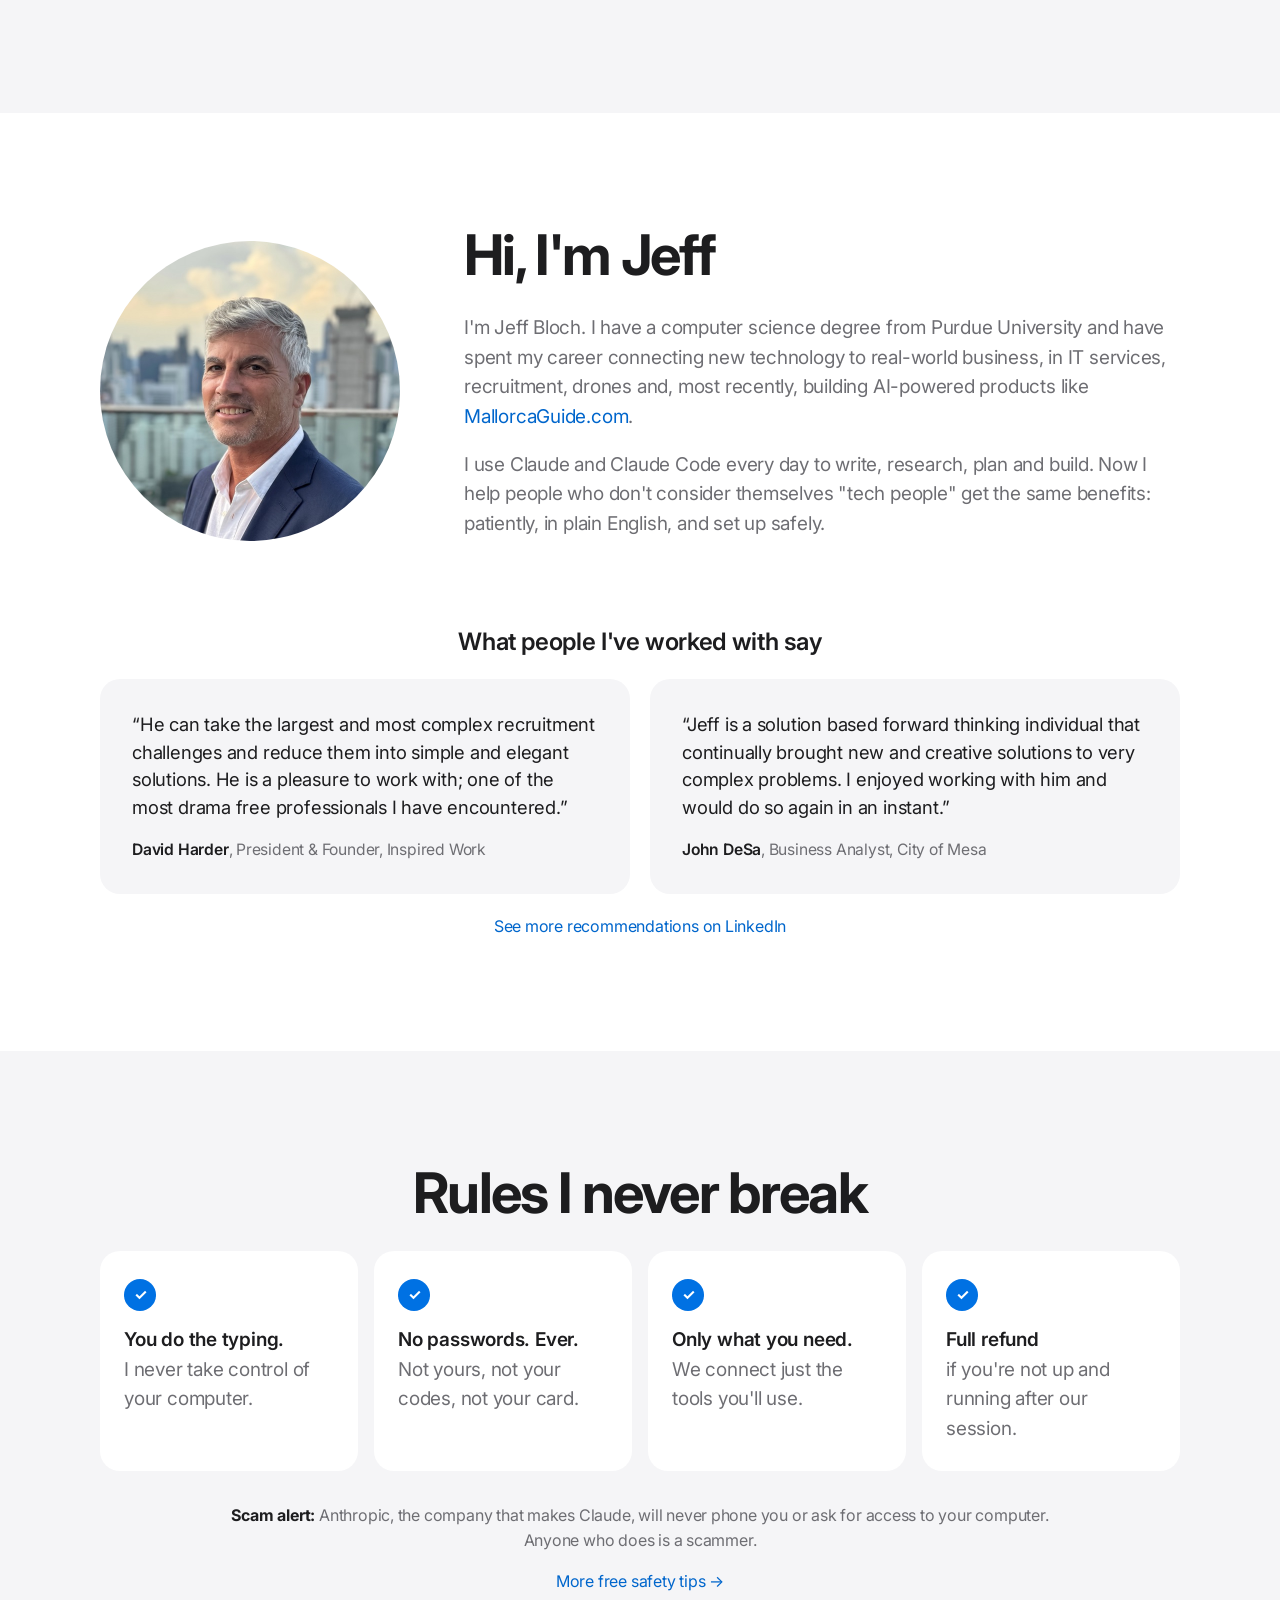
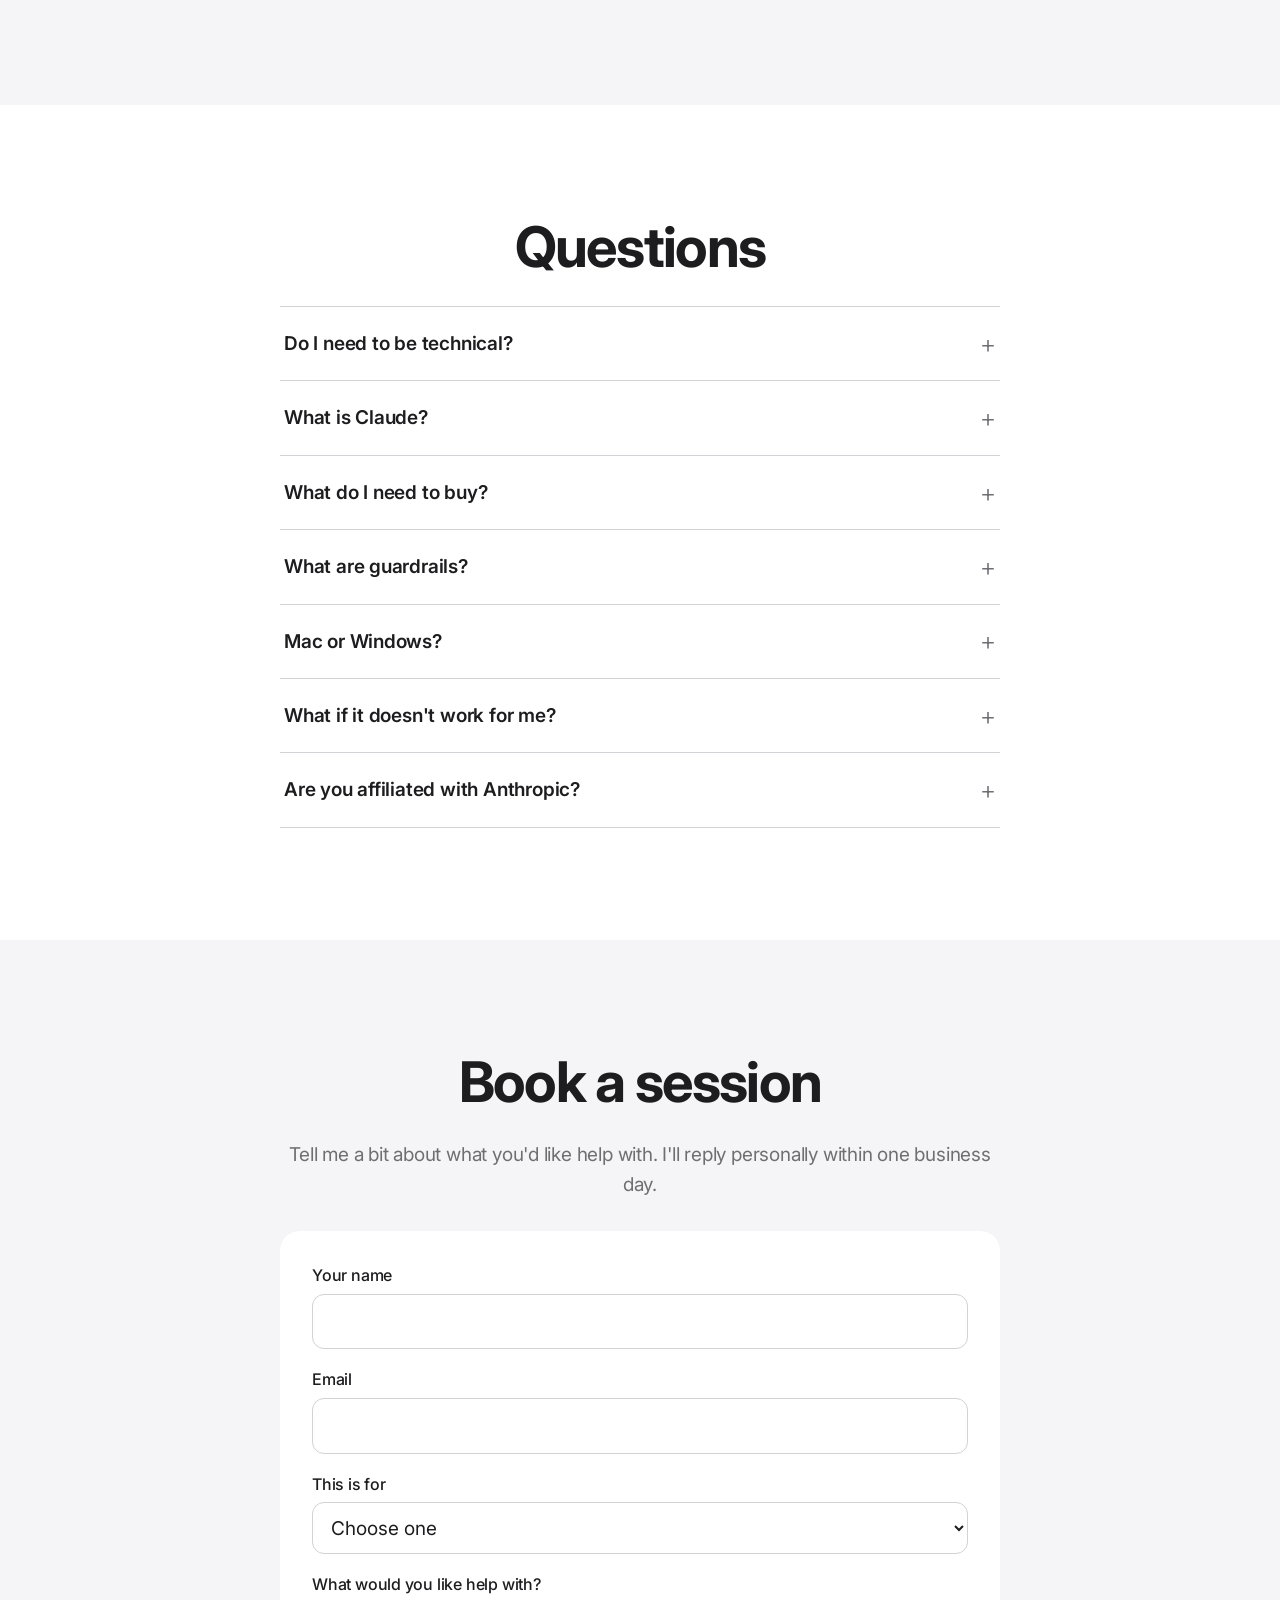
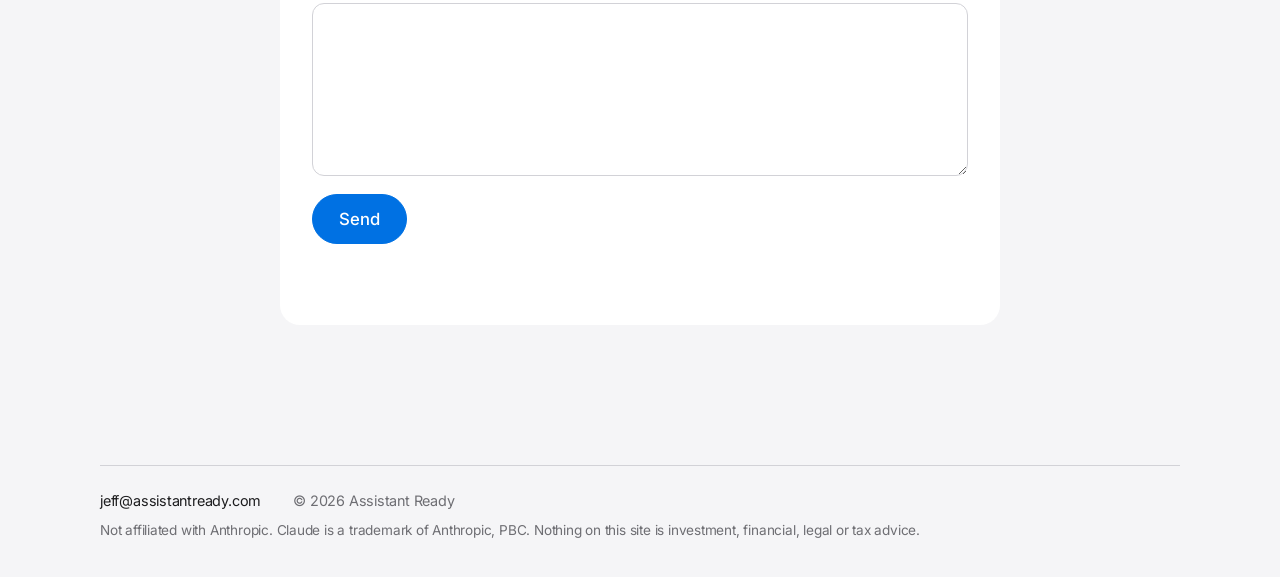
==== commit 8f65ec92: "Add City Blocks to Apps I've built as a game-building example, with a gameplay recording Co-Authored" ====
--- a/index.html
+++ b/index.html
@@ -119,6 +119,12 @@
             <details class="more"><summary>More</summary><p>A game of real-life scenes for employees, bosses, spouses and parents. Read what's really behind what someone says, then choose how to meet it, scoring points as you go. In English and Spanish.</p></details>
           </article>
           <article class="app-card" data-for="personal">
+            <div class="app-shot"><video src="images/apps/city-blocks-sample.mp4" poster="images/apps/city-blocks-sample-poster.jpg" width="1280" height="720" autoplay muted loop playsinline controls preload="metadata" aria-label="City Blocks in use: two players take turns placing lots into colored neighborhoods and banking money cards, with the screen switching to whoever moves next"></video></div>
+            <div class="app-meta"><h3>City Blocks</h3><span class="badge badge-live">Live game</span></div>
+            <p>An original card game for 2 to 4 players, each on their own phone.</p>
+            <details class="more"><summary>More</summary><p>Build three complete neighborhoods before your friends do. One player creates a room and shares a 4-letter code, and everyone joins from their own phone or computer. Nothing to install and no accounts. Play against yourself to learn, in English or Spanish. Have a game idea of your own? We can build it together.</p><p><a href="https://city-blocks-game.netlify.app/" target="_blank" rel="noopener">Play City Blocks <span aria-hidden="true">&#8599;</span><span class="sr-only"> (opens in a new tab)</span></a></p></details>
+          </article>
+          <article class="app-card" data-for="personal">
             <div class="app-shot"><video src="images/apps/what-they-would-do-sample.mp4" poster="images/apps/what-they-would-do-sample-poster.jpg" width="1280" height="720" autoplay muted loop playsinline controls preload="metadata" aria-label="What They Would Do in use: asking how to help a friend who lost her job, choosing Robin Williams, the Buddha, Jesus and Viktor Frankl, then pressing Ask them as each card starts thinking"></video></div>
             <div class="app-meta"><h3>What They Would Do</h3><span class="badge badge-together">Setup together</span></div>
             <p>Ask a question and see how five iconic people would respond.</p>
